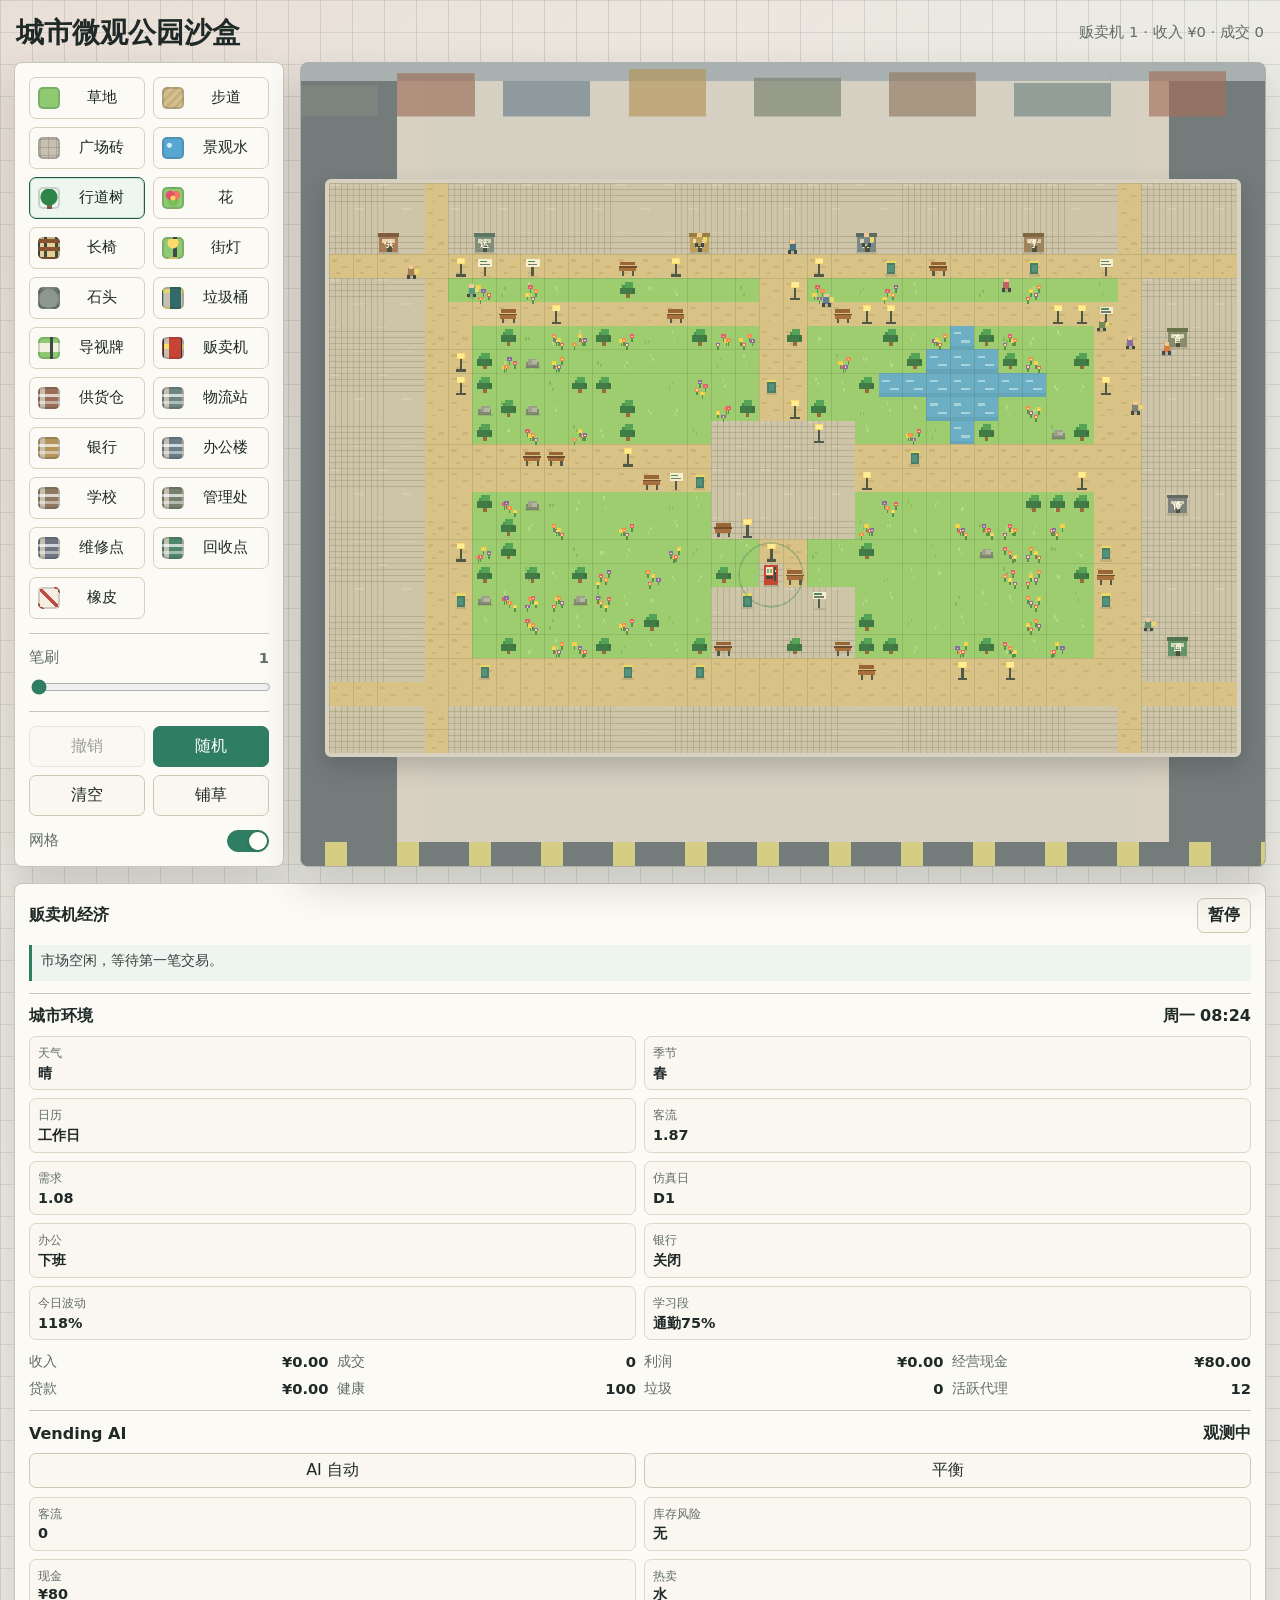
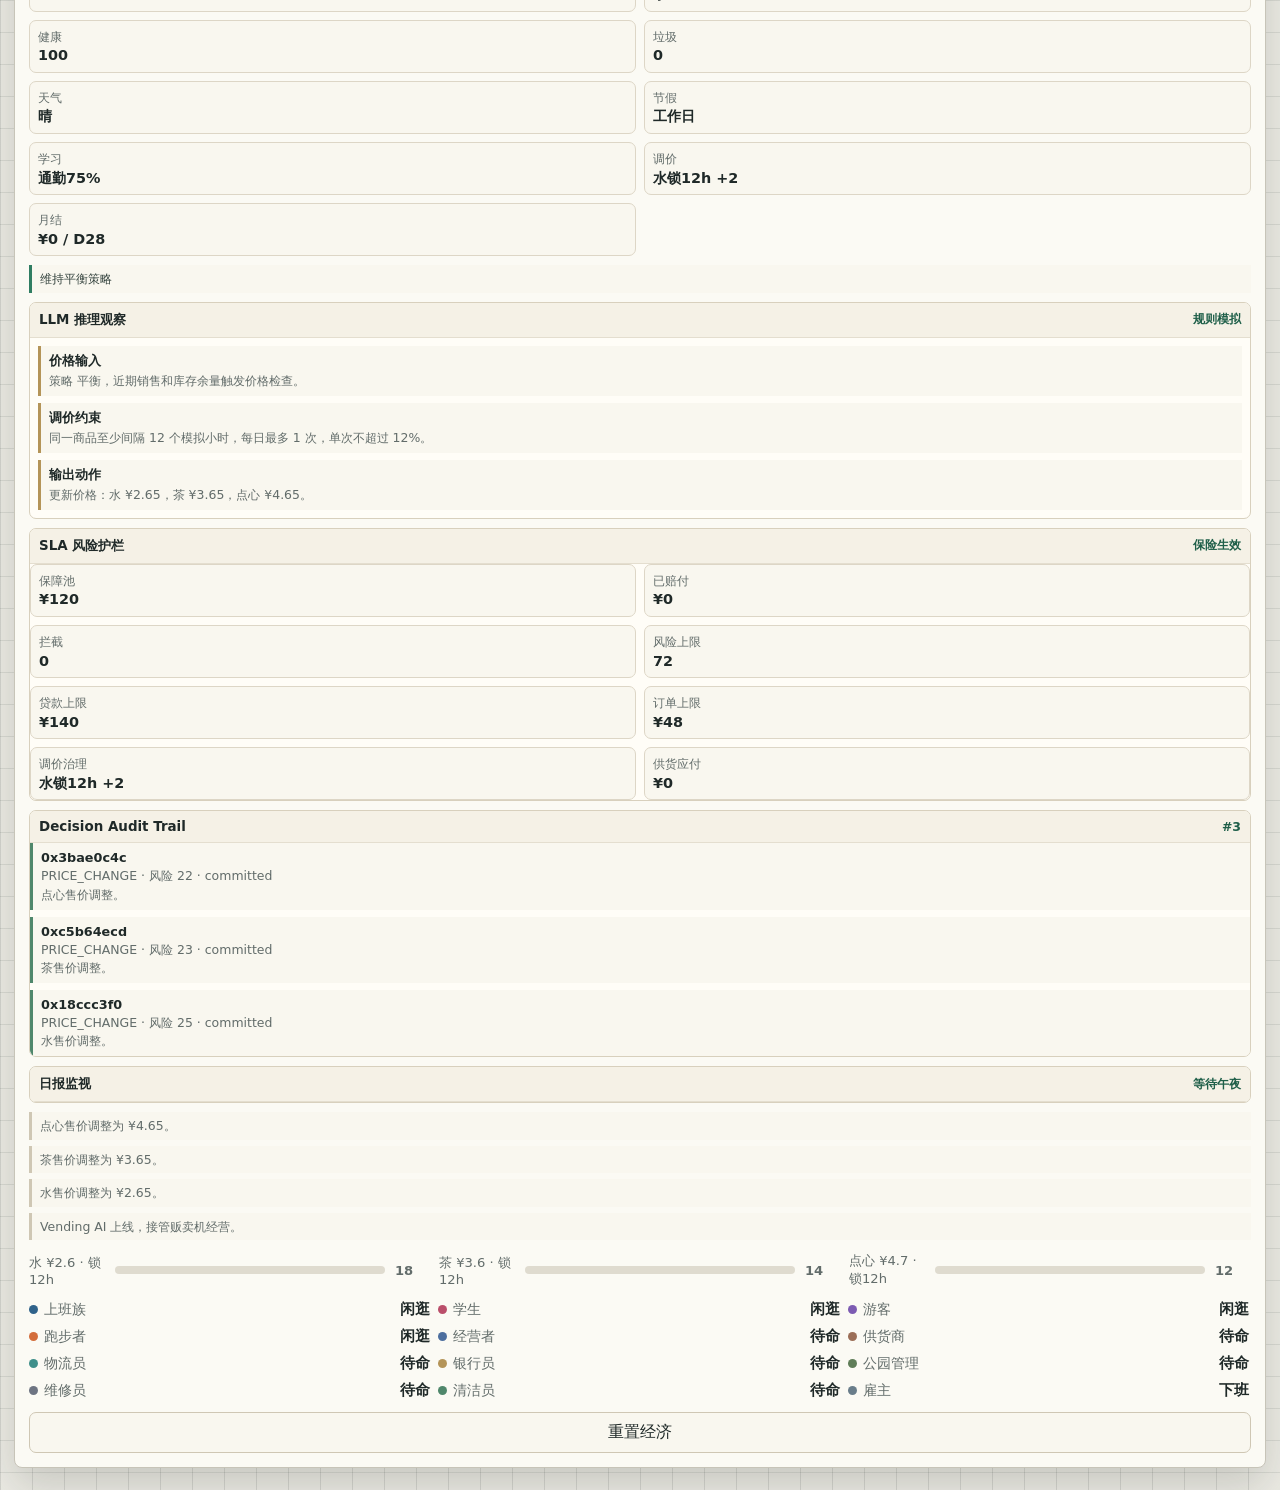
==== index.html @ 4352619d "citypark jihanki building citypark jihanki economy system demo" ====
<!doctype html>
<html lang="zh-CN">
<head>
  <meta charset="utf-8">
  <meta name="viewport" content="width=device-width, initial-scale=1">
  <title>城市微观公园沙盒</title>
  <style>
    :root {
      color-scheme: light;
      --paper: #ecebe4;
      --ink: #1f2928;
      --muted: #626c6a;
      --line: #c7c4b8;
      --panel: #fbfaf4;
      --accent: #2f7d62;
      --accent-strong: #1f5f49;
      --asphalt: #747b7b;
      --curb: #d8d1c2;
      --shadow: 0 18px 40px rgba(38, 43, 41, 0.18);
    }

    * {
      box-sizing: border-box;
    }

    body {
      margin: 0;
      min-height: 100vh;
      color: var(--ink);
      font-family: Inter, "PingFang SC", "Microsoft YaHei", system-ui, -apple-system, sans-serif;
      background:
        linear-gradient(90deg, rgba(84, 91, 91, 0.16) 1px, transparent 1px),
        linear-gradient(rgba(84, 91, 91, 0.13) 1px, transparent 1px),
        linear-gradient(135deg, rgba(196, 77, 49, 0.08), transparent 28%),
        var(--paper);
      background-size: 32px 32px, 32px 32px, 100% 100%;
    }

    button,
    input {
      font: inherit;
    }

    .app {
      width: min(1480px, calc(100vw - 28px));
      min-height: 100vh;
      margin: 0 auto;
      padding: 18px 0 22px;
      display: grid;
      grid-template-rows: auto 1fr;
      gap: 14px;
    }

    .topbar {
      display: flex;
      align-items: center;
      justify-content: space-between;
      gap: 14px;
      padding: 0 2px;
    }

    h1 {
      margin: 0;
      font-size: clamp(1.35rem, 2.2vw, 2.1rem);
      line-height: 1.05;
      letter-spacing: 0;
    }

    .meta {
      min-width: 180px;
      text-align: right;
      color: var(--muted);
      font-size: 0.92rem;
      white-space: nowrap;
    }

    .workspace {
      min-height: 0;
      display: grid;
      grid-template-columns: 270px minmax(0, 1fr) 310px;
      gap: 16px;
      align-items: stretch;
    }

    .tools,
    .dashboard {
      background: var(--panel);
      border: 1px solid var(--line);
      box-shadow: var(--shadow);
      border-radius: 8px;
      padding: 14px;
      min-width: 0;
    }

    .tools {
      display: flex;
      flex-direction: column;
      gap: 14px;
    }

    .dashboard {
      display: flex;
      flex-direction: column;
      gap: 14px;
    }

    .tool-grid {
      display: grid;
      grid-template-columns: repeat(2, minmax(0, 1fr));
      gap: 8px;
    }

    .tool {
      min-width: 0;
      border: 1px solid #d7d0bd;
      background: #fbfaf4;
      color: var(--ink);
      border-radius: 7px;
      padding: 9px 8px;
      display: grid;
      grid-template-columns: 22px minmax(0, 1fr);
      align-items: center;
      gap: 7px;
      cursor: pointer;
      transition: transform 140ms ease, border-color 140ms ease, background 140ms ease;
    }

    .tool:hover {
      transform: translateY(-1px);
      border-color: #a4b59c;
    }

    .tool.active {
      border-color: var(--accent-strong);
      background: #edf6ef;
      box-shadow: inset 0 0 0 1px rgba(31, 95, 73, 0.18);
    }

    .swatch {
      width: 22px;
      height: 22px;
      border: 2px solid rgba(33, 49, 44, 0.18);
      border-radius: 5px;
      display: inline-block;
      position: relative;
      overflow: hidden;
      background: #8fca72;
    }

    .swatch.path {
      background:
        linear-gradient(135deg, rgba(117, 93, 62, 0.16) 25%, transparent 25% 50%, rgba(117, 93, 62, 0.16) 50% 75%, transparent 75%),
        #d4be8b;
      background-size: 9px 9px;
    }

    .swatch.plaza {
      background:
        linear-gradient(90deg, rgba(90, 88, 82, 0.24) 1px, transparent 1px),
        linear-gradient(rgba(90, 88, 82, 0.24) 1px, transparent 1px),
        #c7c0b1;
      background-size: 8px 8px;
    }

    .swatch.water {
      background:
        radial-gradient(circle at 30% 35%, #d1f1ff 0 2px, transparent 3px),
        #58a7d3;
    }

    .swatch.tree {
      background:
        radial-gradient(circle at 50% 45%, #2d8548 0 8px, transparent 9px),
        linear-gradient(#8d613d, #8d613d);
      background-size: 100% 100%, 5px 14px;
      background-position: center, center 9px;
      background-repeat: no-repeat;
    }

    .swatch.flower {
      background:
        radial-gradient(circle at 50% 50%, #ffd658 0 2px, transparent 3px),
        radial-gradient(circle at 35% 35%, #e34f71 0 4px, transparent 5px),
        radial-gradient(circle at 65% 35%, #ef775d 0 4px, transparent 5px),
        radial-gradient(circle at 50% 67%, #7bbd57 0 5px, transparent 6px),
        #8fca72;
    }

    .swatch.bench {
      background:
        linear-gradient(#875331 0 4px, transparent 4px 8px, #875331 8px 12px, transparent 12px),
        linear-gradient(90deg, transparent 0 4px, #3d483f 4px 7px, transparent 7px 15px, #3d483f 15px 18px, transparent 18px),
        #e5cf97;
    }

    .swatch.lamp {
      background:
        radial-gradient(circle at 50% 22%, #ffd96a 0 5px, transparent 6px),
        linear-gradient(90deg, transparent 0 9px, #424a48 9px 13px, transparent 13px),
        #8fca72;
    }

    .swatch.rock {
      background:
        radial-gradient(ellipse at 48% 56%, #8d9690 0 9px, #69736d 10px 12px, transparent 13px),
        #8fca72;
    }

    .swatch.trash {
      background:
        linear-gradient(90deg, transparent 0 6px, #316a68 6px 17px, transparent 17px),
        linear-gradient(#e6d66e 0 4px, transparent 4px),
        #c7c0b1;
    }

    .swatch.sign {
      background:
        linear-gradient(90deg, transparent 0 10px, #3f4945 10px 13px, transparent 13px),
        linear-gradient(transparent 0 4px, #f3f0df 4px 13px, transparent 13px),
        #8fca72;
    }

    .swatch.vending {
      background:
        linear-gradient(90deg, transparent 0 5px, #c94334 5px 17px, #263744 17px 21px, transparent 21px),
        linear-gradient(transparent 0 5px, #f6e16d 5px 10px, transparent 10px),
        #c7c0b1;
    }

    .swatch.supplier,
    .swatch.logistics,
    .swatch.bank,
    .swatch.office,
    .swatch.school,
    .swatch.park-office,
    .swatch.repair,
    .swatch.recycle {
      background:
        linear-gradient(transparent 0 5px, rgba(255, 255, 255, 0.7) 5px 8px, transparent 8px 12px, rgba(255, 255, 255, 0.45) 12px 15px, transparent 15px),
        linear-gradient(90deg, transparent 0 5px, var(--swatch-building, #697d8a) 5px 18px, transparent 18px),
        #c7c0b1;
    }

    .swatch.supplier { --swatch-building: #9b6e57; }
    .swatch.logistics { --swatch-building: #6e8581; }
    .swatch.bank { --swatch-building: #b49458; }
    .swatch.office { --swatch-building: #697d8a; }
    .swatch.school { --swatch-building: #8f785f; }
    .swatch.park-office { --swatch-building: #76806d; }
    .swatch.repair { --swatch-building: #6d7482; }
    .swatch.recycle { --swatch-building: #4f876b; }

    .swatch.erase {
      background:
        linear-gradient(45deg, transparent 0 44%, #bd4d44 44% 56%, transparent 56%),
        #f5eee2;
    }

    .tool-label {
      min-width: 0;
      overflow: hidden;
      text-overflow: ellipsis;
      white-space: nowrap;
      font-size: 0.95rem;
    }

    .control-group {
      border-top: 1px solid var(--line);
      padding-top: 14px;
      display: grid;
      gap: 10px;
    }

    .control-row {
      display: flex;
      align-items: center;
      justify-content: space-between;
      gap: 10px;
      color: var(--muted);
      font-size: 0.92rem;
    }

    .range {
      width: 100%;
      accent-color: var(--accent);
    }

    .actions {
      display: grid;
      grid-template-columns: repeat(2, minmax(0, 1fr));
      gap: 8px;
    }

    .action {
      border: 1px solid #cfc7b4;
      background: #f9f7ef;
      color: var(--ink);
      border-radius: 7px;
      padding: 9px 6px;
      cursor: pointer;
      min-height: 40px;
    }

    .action.primary {
      background: var(--accent);
      border-color: var(--accent);
      color: #fff;
    }

    .action:disabled {
      opacity: 0.42;
      cursor: not-allowed;
    }

    .toggle {
      display: flex;
      align-items: center;
      justify-content: space-between;
      gap: 10px;
      color: var(--muted);
      font-size: 0.92rem;
    }

    .toggle input {
      width: 42px;
      height: 22px;
      margin: 0;
      appearance: none;
      border: 1px solid #b9c3b4;
      border-radius: 999px;
      background: #e1ded1;
      position: relative;
      cursor: pointer;
    }

    .toggle input::before {
      content: "";
      position: absolute;
      width: 18px;
      height: 18px;
      top: 1px;
      left: 1px;
      border-radius: 50%;
      background: #fffdf8;
      box-shadow: 0 1px 4px rgba(33, 49, 44, 0.22);
      transition: transform 140ms ease;
    }

    .toggle input:checked {
      background: var(--accent);
      border-color: var(--accent);
    }

    .toggle input:checked::before {
      transform: translateX(20px);
    }

    .economy-panel {
      display: grid;
      gap: 12px;
      min-width: 0;
    }

    .economy-head,
    .metric,
    .stock-row,
    .agent-row {
      display: flex;
      align-items: center;
      justify-content: space-between;
      gap: 10px;
      min-width: 0;
    }

    .economy-head {
      font-weight: 700;
    }

    .action.mini {
      min-height: 32px;
      padding: 6px 10px;
      white-space: nowrap;
    }

    .economy-status {
      min-height: 36px;
      border-left: 3px solid var(--accent);
      padding: 7px 9px;
      background: #eef4ef;
      color: #34433e;
      font-size: 0.86rem;
      line-height: 1.25;
    }

    .economy-grid {
      display: grid;
      gap: 8px;
    }

    .metric,
    .agent-row {
      color: var(--muted);
      font-size: 0.88rem;
    }

    .metric strong,
    .agent-row strong {
      color: var(--ink);
      font-size: 0.92rem;
      white-space: nowrap;
    }

    .stock-list,
    .agent-list {
      display: grid;
      gap: 8px;
      min-width: 0;
    }

    .agent-list {
      max-height: 268px;
      overflow: auto;
      padding-right: 2px;
    }

    .stock-row {
      display: grid;
      grid-template-columns: 76px minmax(0, 1fr) 36px;
      color: var(--muted);
      font-size: 0.82rem;
    }

    .stock-bar {
      height: 8px;
      overflow: hidden;
      border-radius: 999px;
      background: #dfdbcf;
    }

    .stock-fill {
      height: 100%;
      width: 50%;
      background: #2f7d62;
      border-radius: inherit;
      transition: width 180ms ease;
    }

    .agent-name {
      display: flex;
      align-items: center;
      gap: 6px;
      min-width: 0;
    }

    .agent-dot {
      width: 9px;
      height: 9px;
      border-radius: 50%;
      flex: 0 0 auto;
      background: #2f7d62;
    }

    .ai-section {
      border-top: 1px solid var(--line);
      padding-top: 12px;
      display: grid;
      gap: 9px;
      min-width: 0;
    }

    .ai-title {
      display: flex;
      align-items: center;
      justify-content: space-between;
      gap: 10px;
      font-weight: 700;
    }

    .ai-controls {
      display: grid;
      grid-template-columns: repeat(2, minmax(0, 1fr));
      gap: 8px;
    }

    .ai-grid {
      display: grid;
      grid-template-columns: repeat(2, minmax(0, 1fr));
      gap: 8px;
    }

    .ai-card {
      min-width: 0;
      border: 1px solid #ddd6c6;
      border-radius: 7px;
      background: #f9f7ef;
      padding: 8px;
      display: grid;
      gap: 3px;
    }

    .ai-card span,
    .ai-list li {
      color: var(--muted);
      font-size: 0.78rem;
      line-height: 1.25;
    }

    .ai-card strong {
      color: var(--ink);
      font-size: 0.9rem;
      line-height: 1.15;
      overflow-wrap: anywhere;
    }

    .ai-list {
      display: grid;
      gap: 6px;
      margin: 0;
      padding: 0;
      list-style: none;
      min-width: 0;
    }

    .ai-list li {
      border-left: 3px solid #cfc7b4;
      background: #f9f7ef;
      padding: 6px 8px;
      min-width: 0;
    }

    .ai-list.decisions li {
      border-left-color: var(--accent);
      color: #34433e;
    }

    .reasoning-window {
      border: 1px solid #d8d0bd;
      border-radius: 7px;
      background: #fffdf7;
      display: grid;
      min-width: 0;
      overflow: hidden;
    }

    .reasoning-head {
      display: flex;
      align-items: center;
      justify-content: space-between;
      gap: 10px;
      padding: 8px 9px;
      border-bottom: 1px solid #e4decf;
      background: #f5f1e6;
      font-size: 0.84rem;
      font-weight: 700;
    }

    .reasoning-head strong {
      color: var(--accent-strong);
      font-size: 0.78rem;
      white-space: nowrap;
    }

    .reasoning-log {
      max-height: 220px;
      overflow: auto;
      display: grid;
      gap: 7px;
      padding: 8px;
    }

    .reasoning-step {
      display: grid;
      gap: 3px;
      border-left: 3px solid #b49458;
      background: #f9f7ef;
      padding: 7px 8px;
    }

    .reasoning-step strong {
      color: var(--ink);
      font-size: 0.8rem;
    }

    .reasoning-step span {
      color: var(--muted);
      font-size: 0.78rem;
      line-height: 1.28;
    }

    .sla-grid {
      display: grid;
      grid-template-columns: repeat(2, minmax(0, 1fr));
      gap: 8px;
    }

    .sla-card {
      min-width: 0;
      border: 1px solid #ddd6c6;
      border-radius: 7px;
      background: #f9f7ef;
      padding: 8px;
      display: grid;
      gap: 3px;
    }

    .sla-card span,
    .audit-item span {
      color: var(--muted);
      font-size: 0.78rem;
      line-height: 1.25;
    }

    .sla-card strong {
      color: var(--ink);
      font-size: 0.9rem;
      line-height: 1.15;
      overflow-wrap: anywhere;
    }

    .audit-list {
      display: grid;
      gap: 7px;
      max-height: 230px;
      overflow: auto;
    }

    .audit-item {
      border-left: 3px solid #4f876b;
      background: #f9f7ef;
      padding: 7px 8px;
      display: grid;
      gap: 3px;
      min-width: 0;
    }

    .audit-item strong {
      color: var(--ink);
      font-size: 0.8rem;
      overflow: hidden;
      text-overflow: ellipsis;
      white-space: nowrap;
    }

    .environment-grid {
      display: grid;
      grid-template-columns: repeat(2, minmax(0, 1fr));
      gap: 8px;
    }

    .environment-card {
      min-width: 0;
      border: 1px solid #ddd6c6;
      border-radius: 7px;
      background: #f9f7ef;
      padding: 8px;
      display: grid;
      gap: 3px;
    }

    .environment-card span {
      color: var(--muted);
      font-size: 0.78rem;
    }

    .environment-card strong {
      color: var(--ink);
      font-size: 0.9rem;
      line-height: 1.15;
      overflow-wrap: anywhere;
    }

    .report-list {
      display: grid;
      gap: 7px;
      max-height: 240px;
      overflow: auto;
    }

    .report-item {
      border-left: 3px solid #697d8a;
      background: #f9f7ef;
      padding: 8px;
      display: grid;
      gap: 4px;
      min-width: 0;
    }

    .report-item strong {
      color: var(--ink);
      font-size: 0.82rem;
    }

    .report-item span {
      color: var(--muted);
      font-size: 0.78rem;
      line-height: 1.28;
    }

    .stage-wrap {
      min-width: 0;
      position: relative;
      background:
        linear-gradient(#a9b1b0 0 18px, transparent 18px),
        linear-gradient(90deg, #747b7b 0 10%, #d8d1c2 10% 13%, transparent 13% 87%, #d8d1c2 87% 90%, #747b7b 90%),
        #d5d0c2;
      border: 1px solid #aeb0aa;
      box-shadow: var(--shadow);
      border-radius: 8px;
      padding: 38px 24px 30px;
      display: grid;
      align-content: center;
      justify-items: center;
      overflow: hidden;
    }

    .stage-wrap::before {
      content: "";
      position: absolute;
      inset: 0 0 auto;
      height: 54px;
      background:
        linear-gradient(90deg,
          #7f897f 0 8%, transparent 8% 10%,
          #9b6e57 10% 18%, transparent 18% 21%,
          #697d8a 21% 30%, transparent 30% 34%,
          #b49458 34% 42%, transparent 42% 47%,
          #76806d 47% 56%, transparent 56% 61%,
          #8f785f 61% 70%, transparent 70% 74%,
          #6e8581 74% 84%, transparent 84% 88%,
          #a26f5a 88% 96%, transparent 96%);
      opacity: 0.65;
      clip-path: polygon(0 42%, 8% 42%, 8% 20%, 18% 20%, 18% 34%, 30% 34%, 30% 12%, 42% 12%, 42% 28%, 56% 28%, 56% 18%, 70% 18%, 70% 38%, 84% 38%, 84% 16%, 96% 16%, 96% 42%, 100% 42%, 100% 100%, 0 100%);
    }

    .stage-wrap::after {
      content: "";
      position: absolute;
      inset: auto 0 0;
      height: 24px;
      background:
        repeating-linear-gradient(90deg, transparent 0 24px, rgba(255, 239, 135, 0.7) 24px 46px, transparent 46px 72px),
        var(--asphalt);
    }

    canvas {
      width: 100%;
      max-width: 1216px;
      height: auto;
      aspect-ratio: 38 / 24;
      display: block;
      image-rendering: pixelated;
      border-radius: 6px;
      border: 4px solid var(--curb);
      background: #8fca72;
      box-shadow: 0 10px 22px rgba(38, 43, 41, 0.22);
      touch-action: none;
      cursor: crosshair;
      position: relative;
      z-index: 1;
    }

    @media (max-width: 820px) {
      .app {
        width: min(100vw - 20px, 700px);
        padding-top: 12px;
      }

      .topbar {
        align-items: flex-start;
        flex-direction: column;
      }

      .meta {
        text-align: left;
      }

      .workspace {
        grid-template-columns: 1fr;
      }

      .tools {
        order: 2;
      }

      .dashboard {
        order: 3;
      }

      .tool-grid,
      .actions {
        grid-template-columns: repeat(4, minmax(0, 1fr));
      }

      .tool {
        grid-template-columns: 1fr;
        justify-items: center;
        padding: 8px 4px;
      }

      .tool-label {
        font-size: 0.82rem;
        white-space: normal;
        text-align: center;
        line-height: 1.15;
      }
    }

    @media (min-width: 821px) and (max-width: 1280px) {
      .workspace {
        grid-template-columns: 270px minmax(0, 1fr);
      }

      .dashboard {
        grid-column: 1 / -1;
      }

      .dashboard .economy-grid {
        grid-template-columns: repeat(4, minmax(0, 1fr));
      }

      .dashboard .stock-list {
        grid-template-columns: repeat(3, minmax(0, 1fr));
      }

      .dashboard .agent-list {
        grid-template-columns: repeat(3, minmax(0, 1fr));
        max-height: 190px;
      }
    }

    @media (max-width: 520px) {
      .tool-grid,
      .actions {
        grid-template-columns: repeat(3, minmax(0, 1fr));
      }

      .stage-wrap {
        padding: 7px;
      }
    }
  </style>
</head>
<body>
  <main class="app">
    <header class="topbar">
      <h1>城市微观公园沙盒</h1>
      <div class="meta" id="summary">38 x 24</div>
    </header>

    <section class="workspace" aria-label="城市公园编辑器">
      <aside class="tools" aria-label="工具">
        <div class="tool-grid" id="toolGrid"></div>

        <div class="control-group">
          <div class="control-row">
            <span>笔刷</span>
            <strong id="brushValue">1</strong>
          </div>
          <input class="range" id="brushSize" type="range" min="1" max="4" value="1" aria-label="笔刷大小">
        </div>

        <div class="control-group actions">
          <button class="action" id="undoButton" type="button">撤销</button>
          <button class="action primary" id="randomButton" type="button">随机</button>
          <button class="action" id="clearButton" type="button">清空</button>
          <button class="action" id="fillButton" type="button">铺草</button>
        </div>

        <label class="toggle">
          <span>网格</span>
          <input id="gridToggle" type="checkbox" checked aria-label="显示网格">
        </label>
      </aside>

      <div class="stage-wrap">
        <canvas id="parkCanvas" width="1216" height="768" aria-label="城市微观公园画布"></canvas>
      </div>

      <aside class="dashboard" aria-label="自动贩卖机经济看板">
        <div class="economy-panel">
          <div class="economy-head">
            <span>贩卖机经济</span>
            <button class="action mini" id="economyToggle" type="button">暂停</button>
          </div>
          <div class="economy-status" id="economyStatus">等待自动贩卖机</div>
          <div class="ai-section" aria-label="城市环境系统">
            <div class="ai-title">
              <span>城市环境</span>
              <strong id="simClockValue">周一 08:00</strong>
            </div>
            <div class="environment-grid" id="environmentGrid"></div>
          </div>
          <div class="economy-grid">
            <div class="metric">
              <span>收入</span>
              <strong id="revenueValue">¥0.00</strong>
            </div>
            <div class="metric">
              <span>成交</span>
              <strong id="salesValue">0</strong>
            </div>
            <div class="metric">
              <span>利润</span>
              <strong id="profitValue">¥0.00</strong>
            </div>
            <div class="metric">
              <span>经营现金</span>
              <strong id="operatorCashValue">¥0.00</strong>
            </div>
            <div class="metric">
              <span>贷款</span>
              <strong id="loanValue">¥0.00</strong>
            </div>
            <div class="metric">
              <span>健康</span>
              <strong id="healthValue">100</strong>
            </div>
            <div class="metric">
              <span>垃圾</span>
              <strong id="trashValue">0</strong>
            </div>
            <div class="metric">
              <span>活跃代理</span>
              <strong id="agentCountValue">0</strong>
            </div>
          </div>
          <div class="ai-section" aria-label="自动贩卖机 AI Agent">
            <div class="ai-title">
              <span>Vending AI</span>
              <strong id="aiStateValue">观测中</strong>
            </div>
            <div class="ai-controls">
              <button class="action mini" id="aiToggleButton" type="button">AI 自动</button>
              <button class="action mini" id="aiStrategyButton" type="button">平衡</button>
            </div>
            <div class="ai-grid" id="aiObservationGrid"></div>
            <ul class="ai-list decisions" id="aiDecisionList"></ul>
            <div class="reasoning-window" aria-label="LLM 推理观察窗口">
              <div class="reasoning-head">
                <span>LLM 推理观察</span>
                <strong id="llmModeValue">规则模拟</strong>
              </div>
              <div class="reasoning-log" id="aiReasoningTrace"></div>
            </div>
            <div class="reasoning-window" aria-label="SLA 风险护栏">
              <div class="reasoning-head">
                <span>SLA 风险护栏</span>
                <strong id="slaModeValue">保险生效</strong>
              </div>
              <div class="sla-grid" id="slaGrid"></div>
            </div>
            <div class="reasoning-window" aria-label="链上决策审计">
              <div class="reasoning-head">
                <span>Decision Audit Trail</span>
                <strong id="auditHeightValue">#0</strong>
              </div>
              <div class="audit-list" id="auditTrailList"></div>
            </div>
            <div class="reasoning-window" aria-label="日报监视窗口">
              <div class="reasoning-head">
                <span>日报监视</span>
                <strong id="dailyReportStatus">等待午夜</strong>
              </div>
              <div class="report-list" id="dailyReportList"></div>
            </div>
            <ul class="ai-list" id="aiMemoryList"></ul>
          </div>
          <div class="stock-list" id="stockList"></div>
          <div class="agent-list" id="agentList"></div>
          <button class="action" id="resetEconomyButton" type="button">重置经济</button>
        </div>
      </aside>
    </section>
  </main>

  <script>
    const columns = 38;
    const rows = 24;
    const tile = 32;
    const canvas = document.querySelector("#parkCanvas");
    const ctx = canvas.getContext("2d");
    const toolGrid = document.querySelector("#toolGrid");
    const brushInput = document.querySelector("#brushSize");
    const brushValue = document.querySelector("#brushValue");
    const undoButton = document.querySelector("#undoButton");
    const randomButton = document.querySelector("#randomButton");
    const clearButton = document.querySelector("#clearButton");
    const fillButton = document.querySelector("#fillButton");
    const gridToggle = document.querySelector("#gridToggle");
    const summary = document.querySelector("#summary");
    const economyToggle = document.querySelector("#economyToggle");
    const resetEconomyButton = document.querySelector("#resetEconomyButton");
    const economyStatus = document.querySelector("#economyStatus");
    const simClockValue = document.querySelector("#simClockValue");
    const environmentGrid = document.querySelector("#environmentGrid");
    const revenueValue = document.querySelector("#revenueValue");
    const salesValue = document.querySelector("#salesValue");
    const profitValue = document.querySelector("#profitValue");
    const operatorCashValue = document.querySelector("#operatorCashValue");
    const loanValue = document.querySelector("#loanValue");
    const healthValue = document.querySelector("#healthValue");
    const trashValue = document.querySelector("#trashValue");
    const agentCountValue = document.querySelector("#agentCountValue");
    const aiStateValue = document.querySelector("#aiStateValue");
    const aiToggleButton = document.querySelector("#aiToggleButton");
    const aiStrategyButton = document.querySelector("#aiStrategyButton");
    const aiObservationGrid = document.querySelector("#aiObservationGrid");
    const aiDecisionList = document.querySelector("#aiDecisionList");
    const aiReasoningTrace = document.querySelector("#aiReasoningTrace");
    const llmModeValue = document.querySelector("#llmModeValue");
    const slaModeValue = document.querySelector("#slaModeValue");
    const slaGrid = document.querySelector("#slaGrid");
    const auditHeightValue = document.querySelector("#auditHeightValue");
    const auditTrailList = document.querySelector("#auditTrailList");
    const dailyReportStatus = document.querySelector("#dailyReportStatus");
    const dailyReportList = document.querySelector("#dailyReportList");
    const aiMemoryList = document.querySelector("#aiMemoryList");
    const stockList = document.querySelector("#stockList");
    const agentList = document.querySelector("#agentList");

    const tools = [
      { id: "grass", label: "草地", kind: "terrain", swatch: "grass" },
      { id: "path", label: "步道", kind: "terrain", swatch: "path" },
      { id: "plaza", label: "广场砖", kind: "terrain", swatch: "plaza" },
      { id: "water", label: "景观水", kind: "terrain", swatch: "water" },
      { id: "tree", label: "行道树", kind: "object", swatch: "tree" },
      { id: "flower", label: "花", kind: "object", swatch: "flower" },
      { id: "bench", label: "长椅", kind: "object", swatch: "bench" },
      { id: "lamp", label: "街灯", kind: "object", swatch: "lamp" },
      { id: "rock", label: "石头", kind: "object", swatch: "rock" },
      { id: "trash", label: "垃圾桶", kind: "object", swatch: "trash" },
      { id: "sign", label: "导视牌", kind: "object", swatch: "sign" },
      { id: "vending", label: "贩卖机", kind: "object", swatch: "vending" },
      { id: "supplier", label: "供货仓", kind: "object", swatch: "supplier" },
      { id: "logistics", label: "物流站", kind: "object", swatch: "logistics" },
      { id: "bank", label: "银行", kind: "object", swatch: "bank" },
      { id: "office", label: "办公楼", kind: "object", swatch: "office" },
      { id: "school", label: "学校", kind: "object", swatch: "school" },
      { id: "parkOffice", label: "管理处", kind: "object", swatch: "park-office" },
      { id: "repairShop", label: "维修点", kind: "object", swatch: "repair" },
      { id: "recycleCenter", label: "回收点", kind: "object", swatch: "recycle" },
      { id: "erase", label: "橡皮", kind: "erase", swatch: "erase" }
    ];

    const terrainColors = {
      grass: "#8fca72",
      path: "#d4be8b",
      plaza: "#c7c0b1",
      water: "#58a7d3"
    };

    const buildingStyles = {
      supplier: { color: "#9b6e57", roof: "#6f493b", label: "供" },
      logistics: { color: "#6e8581", roof: "#466865", label: "运" },
      bank: { color: "#b49458", roof: "#8c703e", label: "行" },
      office: { color: "#697d8a", roof: "#465a65", label: "办" },
      school: { color: "#8f785f", roof: "#6b563f", label: "学" },
      parkOffice: { color: "#76806d", roof: "#526548", label: "管" },
      repairShop: { color: "#6d7482", roof: "#505967", label: "修" },
      recycleCenter: { color: "#4f876b", roof: "#35644d", label: "回" }
    };

    const productCatalog = [
      { id: "water", label: "水", price: 3, cost: 1, maxStock: 18, color: "#58a7d3" },
      { id: "tea", label: "茶", price: 4, cost: 1.4, maxStock: 14, color: "#7ab45d" },
      { id: "snack", label: "点心", price: 5, cost: 2, maxStock: 12, color: "#d9a441" }
    ];

    const strategyModes = [
      { id: "balanced", label: "平衡", lowStock: 0.36, priceBias: 1 },
      { id: "profit", label: "保利润", lowStock: 0.28, priceBias: 1.08 },
      { id: "stock", label: "保库存", lowStock: 0.48, priceBias: 0.98 },
      { id: "clearance", label: "清库存", lowStock: 0.22, priceBias: 0.9 }
    ];

    const weatherTypes = [
      { id: "sunny", label: "晴", demand: 1.08, traffic: 1.05, water: 1.12, color: "rgba(255, 220, 94, 0.12)" },
      { id: "cloudy", label: "多云", demand: 1, traffic: 1, water: 1, color: "rgba(180, 190, 190, 0.11)" },
      { id: "rain", label: "雨", demand: 0.76, traffic: 0.58, water: 0.78, color: "rgba(70, 112, 148, 0.18)" },
      { id: "heat", label: "高温", demand: 1.24, traffic: 0.92, water: 1.55, color: "rgba(217, 104, 61, 0.14)" },
      { id: "cold", label: "寒冷", demand: 0.9, traffic: 0.82, water: 0.7, color: "rgba(122, 163, 201, 0.15)" }
    ];

    const seasonTypes = [
      { id: "spring", label: "春", traffic: 1.08, water: 1, snack: 1 },
      { id: "summer", label: "夏", traffic: 1.12, water: 1.4, snack: 0.96 },
      { id: "autumn", label: "秋", traffic: 1.02, water: 0.95, snack: 1.08 },
      { id: "winter", label: "冬", traffic: 0.82, water: 0.74, snack: 1.03 }
    ];

    const socialSchedules = {
      office: { label: "办公", open: 9, close: 17 },
      bank: { label: "银行", open: 9, close: 16 },
      school: { label: "学校", open: 8, close: 15.5 },
      supplier: { label: "供货", open: 7, close: 18 },
      logistics: { label: "物流", open: 7, close: 20 },
      park: { label: "公园", open: 5, close: 23 }
    };

    const roleTemplates = [
      { role: "上班族", type: "consumer", color: "#2f628a", budget: 18, demand: 0.55, preference: ["tea", "water"], home: "office", entry: "west" },
      { role: "学生", type: "consumer", color: "#ba4e6a", budget: 12, demand: 0.72, preference: ["snack", "water"], home: "school", entry: "south" },
      { role: "游客", type: "consumer", color: "#7c5bb2", budget: 22, demand: 0.62, preference: ["water", "tea"], home: "parkOffice", entry: "east" },
      { role: "跑步者", type: "consumer", color: "#d36d3b", budget: 10, demand: 0.8, preference: ["water"], home: "parkOffice", entry: "north" },
      { role: "经营者", type: "operator", color: "#4d6f9f", budget: 0, demand: 0, preference: [], home: "office", entry: "west" },
      { role: "供货商", type: "supplier", color: "#9b6e57", budget: 0, demand: 0, preference: [], home: "supplier", entry: "west" },
      { role: "物流员", type: "logistics", color: "#3f8f8a", budget: 0, demand: 0, preference: [], home: "logistics", entry: "west" },
      { role: "银行员", type: "banker", color: "#b49458", budget: 0, demand: 0, preference: [], home: "bank", entry: "south" },
      { role: "公园管理", type: "manager", color: "#5f7d58", budget: 0, demand: 0, preference: [], home: "parkOffice", entry: "north" },
      { role: "维修员", type: "repair", color: "#6d7482", budget: 0, demand: 0, preference: [], home: "repairShop", entry: "east" },
      { role: "清洁员", type: "cleaner", color: "#4f876b", budget: 0, demand: 0, preference: [], home: "recycleCenter", entry: "east" },
      { role: "雇主", type: "employer", color: "#697d8a", budget: 0, demand: 0, preference: [], home: "office", entry: "west" }
    ];

    const storageKey = "micro-city-block-park-state";
    const buildingObjects = ["supplier", "logistics", "bank", "office", "school", "parkOffice", "repairShop", "recycleCenter"];
    const saved = readStoredPark();
    let currentTool = "tree";
    let showGrid = true;
    let undoStack = [];
    let drawing = false;
    let lastPainted = "";
    let park = saved ? safeParse(saved) : createPark();
    let economyRunning = true;
    let lastFrameTime = performance.now();
    let lastEconomyUiUpdate = 0;
    let economy = createEconomy();
    let agents = createAgents();
    let vendingAgent = createVendingAgent();
    let environment = createEnvironment();

    function readStoredPark() {
      try {
        return window.localStorage.getItem(storageKey);
      } catch (error) {
        return null;
      }
    }

    function safeParse(value) {
      try {
        const parsed = JSON.parse(value);
        if (Array.isArray(parsed) && parsed.length === rows && parsed.every((row) => row.length === columns)) {
          return parsed;
        }
      } catch (error) {
        return createPark();
      }
      return createPark();
    }

    function createPark() {
      return Array.from({ length: rows }, () =>
        Array.from({ length: columns }, () => ({ terrain: "grass", object: null }))
      );
    }

    function clonePark(source = park) {
      return source.map((row) => row.map((cell) => ({ ...cell })));
    }

    function savePark() {
      try {
        window.localStorage.setItem(storageKey, JSON.stringify(park));
      } catch (error) {
        return;
      }
    }

    function createEconomy() {
      const economyState = {
        revenue: 0,
        costs: 0,
        sales: 0,
        missedSales: 0,
        stock: Object.fromEntries(productCatalog.map((product) => [product.id, product.maxStock])),
        sold: Object.fromEntries(productCatalog.map((product) => [product.id, 0])),
        recentSold: Object.fromEntries(productCatalog.map((product) => [product.id, 0])),
        prices: Object.fromEntries(productCatalog.map((product) => [product.id, product.price])),
        priceLastChangedAt: Object.fromEntries(productCatalog.map((product) => [product.id, -24])),
        priceChangesToday: Object.fromEntries(productCatalog.map((product) => [product.id, 0])),
        priceGovernance: {
          minIntervalHours: 12,
          maxDailyChanges: 1,
          maxSingleChangeRate: 0.12,
          lastAction: "价格处于稳定观察窗口。"
        },
        lastEvent: "市场空闲，等待第一笔交易。",
        restockCooldown: 0,
        operatorCash: 80,
        supplierCash: 120,
        supplierPayable: 0,
        supplierSettlementDue: false,
        supplierSettlementNoticeTimer: 0,
        nextSupplierSettlementDay: 28,
        supplierSettlements: [],
        logisticsCash: 30,
        bankCash: 500,
        parkCash: 0,
        wagesPaid: 0,
        payrollIssuedDay: 0,
        payrollNoticeTimer: 0,
        loans: 0,
        claimsPaid: 0,
        dayStart: null,
        dailyReports: [],
        trash: 0,
        health: 100,
        rentTimer: 10,
        wageTimer: 8,
        settlementTimer: 6,
        repairCooldown: 0
      };
      economyState.dayStart = snapshotEconomy(economyState, 0, 0);
      return economyState;
    }

    function createVendingAgent() {
      return {
        enabled: true,
        llmMode: "规则模拟",
        state: "观测中",
        strategy: "balanced",
        observationTimer: 0,
        decisionTimer: 0,
        priceTimer: 0,
        observations: {},
        decisions: ["初始化经营策略"],
        reasoningTrace: [
          { label: "输入", text: "等待第一轮环境观测。" },
          { label: "输出", text: "初始化经营策略。" }
        ],
        memory: ["Vending AI 上线，接管贩卖机经营。"],
        learning: {
          version: 1,
          samples: 0,
          confidence: 0.25,
          restockBias: 1,
          trafficSegments: {
            commute: 1,
            workday: 1,
            lunch: 1,
            afterWork: 1,
            leisure: 1,
            night: 0.45,
            weekend: 1.1
          },
          lastInsight: "等待第一批客流样本。"
        },
        sla: {
          enabled: true,
          coveragePool: 120,
          premiumPaid: 0,
          blocked: 0,
          claims: 0,
          maxLoan: 140,
          maxOrderCost: 48,
          maxPriceChange: 0.45,
          riskLimit: 72,
          premiumTimer: 14,
          lastAssessment: "SLA 保险护栏已启用。"
        },
        auditTrail: [],
        actions: {
          restockOrder: null,
          repairRequested: false,
          cleanRequested: false
        }
      };
    }

    function createEnvironment() {
      return {
        elapsedHours: 8,
        day: 1,
        hour: 8,
        minute: 0,
        weekday: 1,
        season: "spring",
        weather: "sunny",
        holiday: "工作日",
        trafficIndex: 1,
        demandIndex: 1,
        timeScale: 0.18,
        weatherTimer: 5,
        lastWeatherChange: "晴",
        dailyTrafficVariance: Number((0.86 + Math.random() * 0.32).toFixed(2)),
        trafficWave: Math.random() * Math.PI * 2,
        dailyTrafficSamples: 0,
        dailyTrafficTotal: 0,
        dailyDemandTotal: 0,
        dailyPeakTraffic: 0,
        lastTrafficLearning: "等待客流样本",
        previousDay: 1
      };
    }

    function createAgents() {
      return roleTemplates.map((template, index) => createAgent(template, index));
    }

    function createAgent(template, index) {
      const point = objectPoint(template.home) || entrancePoint(template.entry);
      return {
        id: `${template.role}-${index}`,
        role: template.role,
        type: template.type,
        color: template.color,
        budget: template.budget + (template.type === "consumer" ? Math.floor(Math.random() * 7) : 0),
        demand: template.demand,
        preference: template.preference,
        home: template.home,
        x: point.x,
        y: point.y,
        target: randomParkPoint(),
        state: template.type === "consumer" ? "闲逛" : "待命",
        wait: Math.random() * 2,
        cooldown: 2 + Math.random() * 5,
        speed: template.type === "consumer" ? 46 + Math.random() * 18 : 58 + Math.random() * 22,
        spent: 0
      };
    }

    function entrancePoint(side) {
      const entrances = {
        west: { x: tile * 1.5, y: canvas.height / 2 },
        east: { x: canvas.width - tile * 1.5, y: canvas.height / 2 },
        north: { x: canvas.width / 2, y: tile * 1.5 },
        south: { x: canvas.width / 2, y: canvas.height - tile * 1.5 }
      };
      return entrances[side] || entrances.west;
    }

    function randomParkPoint() {
      const walkable = [];
      for (let row = 0; row < rows; row += 1) {
        for (let column = 0; column < columns; column += 1) {
          const cell = park[row][column];
          if (cell.terrain !== "water") walkable.push({ column, row });
        }
      }
      const choice = walkable[Math.floor(Math.random() * walkable.length)] || { column: 1, row: 1 };
      return cellCenter(choice.column, choice.row);
    }

    function cellCenter(column, row) {
      return {
        x: column * tile + tile / 2,
        y: row * tile + tile / 2
      };
    }

    function findVendingMachines() {
      const machines = [];
      for (let row = 0; row < rows; row += 1) {
        for (let column = 0; column < columns; column += 1) {
          if (park[row][column].object === "vending") machines.push({ column, row });
        }
      }
      return machines;
    }

    function vendingPoint() {
      const machine = findVendingMachines()[0];
      if (!machine) return null;
      return cellCenter(machine.column, machine.row);
    }

    function objectPoint(object) {
      for (let row = 0; row < rows; row += 1) {
        for (let column = 0; column < columns; column += 1) {
          if (park[row][column].object === object) return cellCenter(column, row);
        }
      }
      return null;
    }

    function agentHomePoint(agent) {
      return objectPoint(agent.home) || randomParkPoint();
    }

    function ensureVendingMachine() {
      if (findVendingMachines().length > 0) return false;
      const candidates = [
        { column: 18, row: 16 },
        { column: 19, row: 16 },
        { column: 18, row: 13 },
        { column: 19, row: 13 }
      ];
      const target = candidates.find(({ column, row }) => park[row]?.[column]?.terrain !== "water") || firstNonWaterCell();
      if (!target) return false;
      park[target.row][target.column].terrain = "plaza";
      park[target.row][target.column].object = "vending";
      return true;
    }

    function firstNonWaterCell() {
      for (let row = 0; row < rows; row += 1) {
        for (let column = 0; column < columns; column += 1) {
          if (park[row][column].terrain !== "water") return { column, row };
        }
      }
      return null;
    }

    function resetEconomy(redraw = true, message = "") {
      economy = createEconomy();
      if (message) economy.lastEvent = message;
      agents = createAgents();
      vendingAgent = createVendingAgent();
      environment = createEnvironment();
      if (message) rememberAI(message);
      if (redraw) draw();
    }

    function buildTools() {
      toolGrid.innerHTML = "";
      tools.forEach((tool) => {
        const button = document.createElement("button");
        button.className = `tool${tool.id === currentTool ? " active" : ""}`;
        button.type = "button";
        button.dataset.tool = tool.id;
        button.setAttribute("aria-pressed", String(tool.id === currentTool));
        button.innerHTML = `<span class="swatch ${tool.swatch}" aria-hidden="true"></span><span class="tool-label">${tool.label}</span>`;
        button.addEventListener("click", () => {
          currentTool = tool.id;
          buildTools();
          draw();
        });
        toolGrid.appendChild(button);
      });
    }

    function pushUndo() {
      undoStack.push(clonePark());
      if (undoStack.length > 40) undoStack.shift();
      undoButton.disabled = undoStack.length === 0;
    }

    function getBrushCells(centerColumn, centerRow) {
      const size = Number(brushInput.value);
      const radius = size - 1;
      const cells = [];
      for (let row = centerRow - radius; row <= centerRow + radius; row += 1) {
        for (let column = centerColumn - radius; column <= centerColumn + radius; column += 1) {
          const distance = Math.abs(column - centerColumn) + Math.abs(row - centerRow);
          if (column >= 0 && column < columns && row >= 0 && row < rows && distance <= radius) {
            cells.push({ column, row });
          }
        }
      }
      return cells;
    }

    function paintAt(column, row) {
      const key = `${column}:${row}:${currentTool}:${brushInput.value}`;
      if (key === lastPainted) return;
      lastPainted = key;
      const activeTool = tools.find((item) => item.id === currentTool);

      if (activeTool?.id === "vending") {
        removeVendingMachines();
        const cell = park[row]?.[column];
        if (cell) {
          if (cell.terrain === "water") cell.terrain = "plaza";
          cell.object = "vending";
        }
        savePark();
        draw();
        return;
      }

      getBrushCells(column, row).forEach(({ column: cellColumn, row: cellRow }) => {
        const cell = park[cellRow][cellColumn];

        if (activeTool.kind === "terrain") {
          cell.terrain = activeTool.id;
          if (activeTool.id === "water") cell.object = null;
        }

        if (activeTool.kind === "object") {
          if (buildingObjects.includes(activeTool.id)) cell.terrain = "plaza";
          if (cell.terrain !== "water") cell.object = activeTool.id;
        }

        if (activeTool.kind === "erase") {
          cell.terrain = "grass";
          cell.object = null;
        }
      });

      savePark();
      draw();
    }

    function removeVendingMachines() {
      park.forEach((row) => {
        row.forEach((cell) => {
          if (cell.object === "vending") cell.object = null;
        });
      });
    }

    function pointerToCell(event) {
      const rect = canvas.getBoundingClientRect();
      const x = (event.clientX - rect.left) * (canvas.width / rect.width);
      const y = (event.clientY - rect.top) * (canvas.height / rect.height);
      return {
        column: Math.floor(x / tile),
        row: Math.floor(y / tile)
      };
    }

    function drawPixelRect(x, y, width, height, color) {
      ctx.fillStyle = color;
      ctx.fillRect(Math.round(x), Math.round(y), Math.round(width), Math.round(height));
    }

    function drawTerrain(cell, x, y, column, row) {
      drawPixelRect(x, y, tile, tile, terrainColors[cell.terrain]);

      if (cell.terrain === "grass") {
        const fleck = (column * 11 + row * 17) % 5;
        if (fleck < 3) {
          ctx.fillStyle = fleck === 0 ? "rgba(54, 123, 67, 0.28)" : "rgba(235, 244, 183, 0.32)";
          ctx.fillRect(x + 7 + fleck * 4, y + 6 + ((column + row) % 4) * 5, 2, 5);
          ctx.fillRect(x + 11 + fleck * 3, y + 12 + ((column * 2 + row) % 3) * 4, 2, 4);
        }
      }

      if (cell.terrain === "path") {
        ctx.fillStyle = "rgba(127, 95, 52, 0.18)";
        ctx.fillRect(x + 4, y + 7, 7, 3);
        ctx.fillRect(x + 18, y + 16, 8, 3);
        ctx.fillRect(x + 10, y + 24, 5, 2);
      }

      if (cell.terrain === "plaza") {
        ctx.strokeStyle = "rgba(75, 78, 74, 0.22)";
        ctx.lineWidth = 1;
        for (let offset = 8; offset < tile; offset += 8) {
          ctx.beginPath();
          ctx.moveTo(x + offset + 0.5, y);
          ctx.lineTo(x + offset + 0.5, y + tile);
          ctx.stroke();
          ctx.beginPath();
          ctx.moveTo(x, y + offset + 0.5);
          ctx.lineTo(x + tile, y + offset + 0.5);
          ctx.stroke();
        }
        if ((column + row) % 2 === 0) {
          ctx.fillStyle = "rgba(255, 255, 255, 0.16)";
          ctx.fillRect(x + 2, y + 2, 12, 2);
        }
      }

      if (cell.terrain === "water") {
        ctx.fillStyle = "rgba(222, 250, 255, 0.5)";
        ctx.fillRect(x + 5, y + 9, 10, 3);
        ctx.fillRect(x + 15, y + 20, 12, 3);
        ctx.fillStyle = "rgba(26, 91, 130, 0.14)";
        ctx.fillRect(x, y + tile - 5, tile, 5);
      }
    }

    function drawObject(type, x, y, column, row) {
      if (buildingStyles[type]) {
        drawBuilding(type, x, y);
        return;
      }

      if (type === "tree") {
        drawPixelRect(x + 14, y + 15, 5, 12, "#8a5b38");
        drawPixelRect(x + 9, y + 9, 14, 12, "#2f8a4d");
        drawPixelRect(x + 6, y + 13, 20, 9, "#276d42");
        drawPixelRect(x + 12, y + 5, 11, 8, "#3d9b57");
        drawPixelRect(x + 22, y + 15, 4, 4, "#245f3b");
      }

      if (type === "flower") {
        const palette = ["#e34f71", "#f1844e", "#f0cf45", "#7c5bb2"];
        for (let i = 0; i < 4; i += 1) {
          const px = x + 7 + ((i * 7 + column * 3) % 18);
          const py = y + 8 + ((i * 5 + row * 4) % 16);
          drawPixelRect(px, py + 5, 2, 7, "#3f8a48");
          drawPixelRect(px - 2, py + 2, 6, 5, palette[(i + column + row) % palette.length]);
          drawPixelRect(px, py + 4, 2, 2, "#ffe179");
        }
      }

      if (type === "bench") {
        drawPixelRect(x + 6, y + 10, 20, 5, "#8a5432");
        drawPixelRect(x + 5, y + 18, 22, 5, "#9b6038");
        drawPixelRect(x + 8, y + 23, 3, 6, "#3f4945");
        drawPixelRect(x + 22, y + 23, 3, 6, "#3f4945");
        drawPixelRect(x + 4, y + 16, 24, 2, "#5f3a25");
      }

      if (type === "lamp") {
        drawPixelRect(x + 15, y + 9, 3, 18, "#384543");
        drawPixelRect(x + 11, y + 5, 11, 8, "#ffd96a");
        drawPixelRect(x + 12, y + 6, 9, 6, "rgba(255, 246, 170, 0.78)");
        drawPixelRect(x + 10, y + 27, 13, 3, "#384543");
      }

      if (type === "rock") {
        drawPixelRect(x + 8, y + 17, 17, 8, "#737d78");
        drawPixelRect(x + 11, y + 13, 12, 8, "#8f9892");
        drawPixelRect(x + 16, y + 15, 7, 5, "#aab0aa");
        drawPixelRect(x + 7, y + 23, 20, 3, "rgba(42, 52, 48, 0.14)");
      }

      if (type === "trash") {
        drawPixelRect(x + 10, y + 9, 13, 3, "#e7d769");
        drawPixelRect(x + 11, y + 12, 11, 15, "#2f6f6b");
        drawPixelRect(x + 13, y + 15, 7, 9, "#3b8881");
        drawPixelRect(x + 9, y + 27, 15, 3, "rgba(42, 52, 48, 0.16)");
      }

      if (type === "sign") {
        drawPixelRect(x + 15, y + 12, 3, 17, "#3f4945");
        drawPixelRect(x + 8, y + 7, 18, 10, "#f3f0df");
        drawPixelRect(x + 10, y + 9, 10, 2, "#2f7d62");
        drawPixelRect(x + 10, y + 13, 13, 2, "#61706b");
        drawPixelRect(x + 11, y + 29, 13, 2, "rgba(42, 52, 48, 0.16)");
      }

      if (type === "vending") {
        drawPixelRect(x + 7, y + 3, 18, 27, "#b9352e");
        drawPixelRect(x + 9, y + 5, 10, 11, "#f4e8c4");
        drawPixelRect(x + 20, y + 6, 3, 18, "#263744");
        drawPixelRect(x + 10, y + 8, 3, 5, "#58a7d3");
        drawPixelRect(x + 14, y + 8, 3, 5, "#7ab45d");
        drawPixelRect(x + 9, y + 18, 10, 4, "#2b2f32");
        drawPixelRect(x + 21, y + 10, 1, 2, "#f6e16d");
        drawPixelRect(x + 5, y + 30, 22, 2, "rgba(42, 52, 48, 0.18)");
      }
    }

    function drawBuilding(type, x, y) {
      const style = buildingStyles[type];
      drawPixelRect(x + 3, y + 7, 26, 22, style.color);
      drawPixelRect(x + 2, y + 4, 28, 5, style.roof);
      drawPixelRect(x + 7, y + 12, 5, 5, "rgba(244, 239, 217, 0.78)");
      drawPixelRect(x + 14, y + 12, 5, 5, "rgba(244, 239, 217, 0.62)");
      drawPixelRect(x + 21, y + 12, 4, 5, "rgba(244, 239, 217, 0.7)");
      drawPixelRect(x + 14, y + 21, 6, 8, "#343d3a");
      drawPixelRect(x + 2, y + 29, 28, 3, "rgba(42, 52, 48, 0.15)");
      ctx.fillStyle = "#fffdf0";
      ctx.font = "bold 12px sans-serif";
      ctx.textAlign = "center";
      ctx.textBaseline = "middle";
      ctx.fillText(style.label, x + 16, y + 19);
    }

    function drawGrid() {
      if (!showGrid) return;
      ctx.strokeStyle = "rgba(45, 64, 54, 0.16)";
      ctx.lineWidth = 1;
      for (let column = 0; column <= columns; column += 1) {
        ctx.beginPath();
        ctx.moveTo(column * tile + 0.5, 0);
        ctx.lineTo(column * tile + 0.5, canvas.height);
        ctx.stroke();
      }
      for (let row = 0; row <= rows; row += 1) {
        ctx.beginPath();
        ctx.moveTo(0, row * tile + 0.5);
        ctx.lineTo(canvas.width, row * tile + 0.5);
        ctx.stroke();
      }
    }

    function drawAgents() {
      agents.forEach((agent) => {
        drawPixelRect(agent.x - 5, agent.y - 2, 10, 9, "rgba(33, 49, 44, 0.15)");
        drawPixelRect(agent.x - 4, agent.y - 8, 8, 10, agent.color);
        drawPixelRect(agent.x - 3, agent.y - 12, 6, 5, "#f0c49b");
        drawPixelRect(agent.x - 6, agent.y + 1, 4, 5, "#263744");
        drawPixelRect(agent.x + 2, agent.y + 1, 4, 5, "#263744");
        if (agent.type !== "consumer") {
          drawPixelRect(agent.x + 5, agent.y - 7, 5, 6, "#e7d769");
        }
        if (agent.state.startsWith("买了")) {
          drawPixelRect(agent.x + 5, agent.y - 14, 8, 7, "#fff8c9");
          drawPixelRect(agent.x + 7, agent.y - 12, 4, 3, "#2f7d62");
        }
      });
    }

    function drawVendingEconomySignal() {
      const point = vendingPoint();
      if (!point) return;
      const pulse = 4 + Math.sin(performance.now() / 220) * 2;
      ctx.strokeStyle = "rgba(47, 125, 98, 0.42)";
      ctx.lineWidth = 2;
      ctx.beginPath();
      ctx.arc(point.x, point.y, tile * 1.15 + pulse, 0, Math.PI * 2);
      ctx.stroke();
    }

    function drawEnvironmentOverlay() {
      const weather = weatherInfo();
      const hour = environment.hour;
      const night = hour < 6 || hour >= 20;
      ctx.fillStyle = weather.color;
      ctx.fillRect(0, 0, canvas.width, canvas.height);

      if (night) {
        ctx.fillStyle = "rgba(20, 34, 48, 0.22)";
        ctx.fillRect(0, 0, canvas.width, canvas.height);
      }

      if (environment.weather === "rain") {
        ctx.strokeStyle = "rgba(226, 241, 255, 0.45)";
        ctx.lineWidth = 2;
        const shift = Math.floor(performance.now() / 80) % 28;
        for (let x = -20; x < canvas.width; x += 34) {
          ctx.beginPath();
          ctx.moveTo(x + shift, 0);
          ctx.lineTo(x + shift + 16, 28);
          ctx.stroke();
        }
      }

      if (environment.weather === "heat") {
        ctx.fillStyle = "rgba(255, 245, 160, 0.09)";
        for (let x = 0; x < canvas.width; x += 96) {
          ctx.fillRect(x, 0, 34, canvas.height);
        }
      }
    }

    function drawBrushPreview() {
      const activeTool = tools.find((tool) => tool.id === currentTool);
      document.body.style.setProperty("--active-tool", activeTool?.label || "");
    }

    function draw() {
      ctx.clearRect(0, 0, canvas.width, canvas.height);
      for (let row = 0; row < rows; row += 1) {
        for (let column = 0; column < columns; column += 1) {
          drawTerrain(park[row][column], column * tile, row * tile, column, row);
        }
      }

      for (let row = 0; row < rows; row += 1) {
        for (let column = 0; column < columns; column += 1) {
          const cell = park[row][column];
          if (cell.object) drawObject(cell.object, column * tile, row * tile, column, row);
        }
      }

      drawGrid();
      drawVendingEconomySignal();
      drawAgents();
      drawEnvironmentOverlay();
      drawBrushPreview();
      updateSummary();
      renderEconomyPanel();
      undoButton.disabled = undoStack.length === 0;
    }

    function updateSummary() {
      const counts = {
        tree: 0,
        flower: 0,
        bench: 0,
        lamp: 0,
        rock: 0,
        trash: 0,
        sign: 0,
        vending: 0,
        water: 0,
        path: 0,
        plaza: 0
      };
      park.flat().forEach((cell) => {
        if (cell.object && Object.hasOwn(counts, cell.object)) counts[cell.object] += 1;
        if (cell.terrain === "water") counts.water += 1;
        if (cell.terrain === "path") counts.path += 1;
        if (cell.terrain === "plaza") counts.plaza += 1;
      });
      summary.textContent = `贩卖机 ${counts.vending} · 收入 ¥${economy.revenue.toFixed(0)} · 成交 ${economy.sales}`;
    }

    function renderEconomyPanel(force = false) {
      const now = performance.now();
      if (!force && now - lastEconomyUiUpdate < 240) return;
      lastEconomyUiUpdate = now;

      const machineCount = findVendingMachines().length;
      economyStatus.textContent = machineCount > 0
        ? economy.lastEvent
        : "交易暂停：缺少自动贩卖机。";
      simClockValue.textContent = formatSimTime();
      environmentGrid.innerHTML = [
        ["天气", weatherInfo().label],
        ["季节", seasonInfo().label],
        ["日历", environment.holiday],
        ["客流", environment.trafficIndex.toFixed(2)],
        ["需求", environment.demandIndex.toFixed(2)],
        ["仿真日", `D${environment.day}`],
        ["办公", isBusinessOpen("office") ? "营业" : "下班"],
        ["银行", isBusinessOpen("bank") ? "营业" : "关闭"],
        ["今日波动", `${Math.round(environment.dailyTrafficVariance * 100)}%`],
        ["学习段", environment.lastTrafficLearning]
      ].map(([label, value]) => `
        <div class="environment-card">
          <span>${label}</span>
          <strong>${value}</strong>
        </div>
      `).join("");
      economyToggle.textContent = economyRunning ? "暂停" : "运行";
      revenueValue.textContent = `¥${economy.revenue.toFixed(2)}`;
      salesValue.textContent = String(economy.sales);
      profitValue.textContent = `¥${(economy.revenue - economy.costs).toFixed(2)}`;
      operatorCashValue.textContent = `¥${economy.operatorCash.toFixed(2)}`;
      loanValue.textContent = `¥${economy.loans.toFixed(2)}`;
      healthValue.textContent = economy.health.toFixed(0);
      trashValue.textContent = economy.trash.toFixed(0);
      agentCountValue.textContent = String(agents.length);
      slaModeValue.textContent = vendingAgent.sla.enabled ? "保险生效" : "仅审计";

      stockList.innerHTML = productCatalog.map((product) => {
        const stock = economy.stock[product.id];
        const percent = Math.max(0, Math.min(100, (stock / product.maxStock) * 100));
        const priceLockHours = remainingPriceLockHours(product.id);
        return `
          <div class="stock-row">
            <span>${product.label} ¥${economy.prices[product.id].toFixed(1)}${priceLockHours > 0 ? ` · 锁${Math.ceil(priceLockHours)}h` : ""}</span>
            <span class="stock-bar"><span class="stock-fill" style="width: ${percent}%; background: ${product.color};"></span></span>
            <strong>${stock}</strong>
          </div>
        `;
      }).join("");

      agentList.innerHTML = agents.map((agent) => `
        <div class="agent-row">
          <span class="agent-name"><span class="agent-dot" style="background: ${agent.color};"></span>${agent.role}</span>
          <strong>${agent.state}</strong>
        </div>
      `).join("");

      aiStateValue.textContent = vendingAgent.state;
      aiToggleButton.textContent = vendingAgent.enabled ? "AI 自动" : "AI 暂停";
      aiStrategyButton.textContent = activeStrategy().label;
      llmModeValue.textContent = vendingAgent.llmMode;
      const observation = vendingAgent.observations || {};
      aiObservationGrid.innerHTML = [
        ["客流", observation.traffic ?? 0],
        ["库存风险", observation.stockRisk?.length ? labelsFor(observation.stockRisk) : "无"],
        ["现金", `¥${(observation.cash ?? economy.operatorCash).toFixed(0)}`],
        ["热卖", labelsFor([observation.bestSeller || "water"])],
        ["健康", `${(observation.health ?? economy.health).toFixed(0)}`],
        ["垃圾", Number(observation.trash ?? economy.trash).toFixed(0)],
        ["天气", observation.weather || weatherInfo().label],
        ["节假", observation.holiday || environment.holiday],
        ["学习", observation.learningLabel || environment.lastTrafficLearning],
        ["调价", observation.pricePolicy || priceLockSummary()],
        ["月结", `¥${(observation.supplierPayable ?? economy.supplierPayable).toFixed(0)} / D${economy.nextSupplierSettlementDay}`]
      ].map(([label, value]) => `
        <div class="ai-card">
          <span>${label}</span>
          <strong>${value}</strong>
        </div>
      `).join("");
      aiDecisionList.innerHTML = vendingAgent.decisions.map((decision) => `<li>${decision}</li>`).join("");
      aiReasoningTrace.innerHTML = vendingAgent.reasoningTrace.map((step) => `
        <div class="reasoning-step">
          <strong>${step.label}</strong>
          <span>${step.text}</span>
        </div>
      `).join("");
      slaGrid.innerHTML = [
        ["保障池", `¥${vendingAgent.sla.coveragePool.toFixed(0)}`],
        ["已赔付", `¥${economy.claimsPaid.toFixed(0)}`],
        ["拦截", vendingAgent.sla.blocked],
        ["风险上限", vendingAgent.sla.riskLimit],
        ["贷款上限", `¥${vendingAgent.sla.maxLoan}`],
        ["订单上限", `¥${vendingAgent.sla.maxOrderCost}`],
        ["调价治理", priceLockSummary()],
        ["供货应付", `¥${economy.supplierPayable.toFixed(0)}`]
      ].map(([label, value]) => `
        <div class="sla-card">
          <span>${label}</span>
          <strong>${value}</strong>
        </div>
      `).join("");
      auditHeightValue.textContent = `#${vendingAgent.auditTrail.length}`;
      auditTrailList.innerHTML = vendingAgent.auditTrail.slice(0, 8).map((entry) => `
        <div class="audit-item">
          <strong>${entry.hash}</strong>
          <span>${entry.action} · 风险 ${entry.risk} · ${entry.status}</span>
          <span>${entry.summary}</span>
        </div>
      `).join("");
      dailyReportStatus.textContent = economy.dailyReports[0] ? `D${economy.dailyReports[0].day} 已生成` : "等待午夜";
      dailyReportList.innerHTML = economy.dailyReports.slice(0, 7).map((report) => `
        <div class="report-item">
          <strong>D${report.day} ${report.title}</strong>
          <span>${report.summary}</span>
          <span>${report.risk}</span>
          <span>${report.environmentSummary}</span>
          ${report.learning ? `<span>${report.learning}</span>` : ""}
        </div>
      `).join("");
      aiMemoryList.innerHTML = vendingAgent.memory.map((item) => `<li>${item}</li>`).join("");
    }

    function updateEconomy(delta) {
      if (!economyRunning) return;

      updateEnvironment(delta);

      const machine = vendingPoint();
      economy.restockCooldown = Math.max(0, economy.restockCooldown - delta);
      if (!machine) {
        economy.lastEvent = "经济系统缺少自动贩卖机。";
        agents.forEach((agent) => wanderAgent(agent, delta));
        return;
      }

      updateClosedLoop(delta, machine);
      updateVendingAgent(delta, machine);

      agents.forEach((agent) => {
        if (agent.type === "consumer") {
          updateBuyerAgent(agent, delta, machine);
        } else {
          updateSystemAgent(agent, delta, machine);
        }
      });
    }

    function updateEnvironment(delta) {
      const previousDay = environment.day;
      environment.elapsedHours += delta * environment.timeScale;
      const dayIndex = Math.floor(environment.elapsedHours / 24);
      const hourFloat = environment.elapsedHours % 24;
      environment.day = dayIndex + 1;
      environment.hour = Math.floor(hourFloat);
      environment.minute = Math.floor((hourFloat - environment.hour) * 60);
      environment.weekday = (dayIndex + 1) % 7;
      environment.season = seasonTypes[Math.floor((environment.day - 1) / 7) % seasonTypes.length].id;
      environment.holiday = holidayName(environment.day, environment.weekday);
      environment.weatherTimer -= delta;

      if (environment.weatherTimer <= 0) {
        environment.weather = chooseWeather();
        environment.lastWeatherChange = weatherInfo().label;
        environment.weatherTimer = 18 + Math.random() * 18;
      }

      let profile = environmentProfile();
      if (environment.day !== previousDay) {
        const closedContext = closedDayEnvironmentSummary(previousDay);
        updateSupplierSettlementSchedule(previousDay);
        generateDailyReport(previousDay, closedContext);
        resetDailyPriceGovernance();
        resetDailyEnvironmentStats();
        rollDailyTrafficProfile();
        environment.previousDay = environment.day;
        profile = environmentProfile();
      }

      environment.trafficIndex = profile.trafficIndex;
      environment.demandIndex = profile.demandIndex;
      recordDailyEnvironmentSample(profile, delta);
    }

    function environmentProfile() {
      const weather = weatherInfo();
      const season = seasonInfo();
      const hour = environment.hour;
      const commutePeak = (hour >= 7 && hour <= 9) || (hour >= 17 && hour <= 18);
      const lunchPeak = hour >= 11 && hour <= 13;
      const afterWorkLeisure = hour >= 18 && hour <= 21;
      const nightLow = hour < 6 || hour >= 22;
      const weekend = environment.weekday === 0 || environment.weekday === 6;
      const holidayBoost = environment.holiday !== "工作日" ? 1.45 : 1;
      const weekendTraffic = lunchPeak ? 1.28 : afterWorkLeisure ? 1.24 : 1.15;
      const timeTraffic = nightLow ? 0.22 : weekend ? weekendTraffic : commutePeak ? 1.34 : lunchPeak ? 1.2 : afterWorkLeisure ? 1.18 : 0.86;
      const microTraffic = 1
        + Math.sin(environment.elapsedHours * 2.6 + environment.trafficWave) * 0.08
        + Math.sin(environment.elapsedHours * 5.1 + environment.trafficWave * 0.7) * 0.04;
      const trafficIndex = clamp(timeTraffic * weather.traffic * season.traffic * holidayBoost * environment.dailyTrafficVariance * microTraffic, 0.12, 2.4);
      const demandIndex = clamp((lunchPeak ? 1.18 : 1) * weather.demand * holidayBoost, 0.2, 2.2);
      return { trafficIndex, demandIndex };
    }

    function rollDailyTrafficProfile() {
      environment.dailyTrafficVariance = Number(clamp(0.74 + Math.random() * 0.58, 0.72, 1.34).toFixed(2));
      environment.trafficWave = Math.random() * Math.PI * 2;
      environment.lastTrafficLearning = `D${environment.day} 波动${Math.round(environment.dailyTrafficVariance * 100)}%`;
    }

    function recordDailyEnvironmentSample(profile, delta) {
      const weight = Math.max(0.001, delta * environment.timeScale);
      environment.dailyTrafficSamples += weight;
      environment.dailyTrafficTotal += profile.trafficIndex * weight;
      environment.dailyDemandTotal += profile.demandIndex * weight;
      environment.dailyPeakTraffic = Math.max(environment.dailyPeakTraffic, profile.trafficIndex);
    }

    function resetDailyEnvironmentStats() {
      environment.dailyTrafficSamples = 0;
      environment.dailyTrafficTotal = 0;
      environment.dailyDemandTotal = 0;
      environment.dailyPeakTraffic = 0;
    }

    function closedDayEnvironmentSummary(day) {
      const samples = Math.max(0.001, environment.dailyTrafficSamples);
      const weekday = day % 7;
      return {
        weather: weatherInfo().label,
        season: seasonInfo().label,
        holiday: holidayName(day, weekday),
        avgTraffic: environment.dailyTrafficTotal / samples,
        avgDemand: environment.dailyDemandTotal / samples,
        peakTraffic: environment.dailyPeakTraffic || environment.trafficIndex,
        variance: environment.dailyTrafficVariance
      };
    }

    function isBusinessOpen(kind) {
      const schedule = socialSchedules[kind];
      if (!schedule) return true;
      if ((kind === "office" || kind === "bank" || kind === "school") && (environment.weekday === 0 || environment.weekday === 6)) {
        return false;
      }
      const hour = environment.hour + environment.minute / 60;
      return hour >= schedule.open && hour < schedule.close;
    }

    function serviceAvailability(kind) {
      if (kind === "banker") return isBusinessOpen("bank") ? 1 : 0.08;
      if (kind === "supplier") return isBusinessOpen("supplier") ? 1 : 0.12;
      if (kind === "logistics") return isBusinessOpen("logistics") ? 1 : 0.35;
      if (kind === "employer") return isBusinessOpen("office") ? 1 : 0.12;
      return 1;
    }

    function trafficSegment() {
      const hour = environment.hour + environment.minute / 60;
      const weekend = environment.weekday === 0 || environment.weekday === 6 || environment.holiday !== "工作日";
      if (weekend) return "weekend";
      if (hour < 6 || hour >= 22) return "night";
      if ((hour >= 7 && hour <= 9) || (hour >= 17 && hour <= 18.5)) return "commute";
      if (hour >= 11 && hour <= 13.5) return "lunch";
      if (hour >= 18.5 && hour <= 21) return "afterWork";
      if (isBusinessOpen("office")) return "workday";
      return "leisure";
    }

    function trafficSegmentLabel(segment = trafficSegment()) {
      const labels = {
        commute: "通勤",
        workday: "上班",
        lunch: "午间",
        afterWork: "下班后",
        leisure: "休闲",
        night: "夜间",
        weekend: "节假"
      };
      return labels[segment] || "客流";
    }

    function snapshotEconomy(state = economy, auditCount = vendingAgent.auditTrail.length, slaBlocked = vendingAgent.sla.blocked) {
      return {
        revenue: state.revenue,
        costs: state.costs,
        sales: state.sales,
        missedSales: state.missedSales,
        loans: state.loans,
        claimsPaid: state.claimsPaid,
        trash: state.trash,
        health: state.health,
        auditCount,
        slaBlocked,
        wagesPaid: state.wagesPaid,
        supplierPayable: state.supplierPayable
      };
    }

    function generateDailyReport(day, closedContext = closedDayEnvironmentSummary(day)) {
      const start = economy.dayStart || snapshotEconomy(economy, vendingAgent.auditTrail.length, vendingAgent.sla.blocked);
      const sales = economy.sales - start.sales;
      const revenue = economy.revenue - start.revenue;
      const costs = economy.costs - start.costs;
      const profit = revenue - costs;
      const missed = economy.missedSales - start.missedSales;
      const blocked = vendingAgent.sla.blocked - start.slaBlocked;
      const audits = vendingAgent.auditTrail.length - start.auditCount;
      const claims = economy.claimsPaid - start.claimsPaid;
      const payableDelta = economy.supplierPayable - start.supplierPayable;
      const learning = evolveVendingAgentFromDay({ day, sales, profit, missed, avgTraffic: closedContext.avgTraffic });
      const title = `${formatReportWeekday(day)} 日报`;
      const summary = `销售 ${sales} 单，收入 ¥${revenue.toFixed(2)}，成本 ¥${costs.toFixed(2)}，利润 ¥${profit.toFixed(2)}，流失 ${missed}。`;
      const risk = `SLA 拦截 ${blocked} 次，赔付 ¥${claims.toFixed(2)}，审计 ${audits} 条；贷款 ¥${economy.loans.toFixed(2)}，供货应付 ¥${economy.supplierPayable.toFixed(2)}。`;
      const environmentSummary = `全天环境：${closedContext.weather}/${closedContext.season}，${closedContext.holiday}，均值 ${closedContext.avgTraffic.toFixed(2)}，峰值 ${closedContext.peakTraffic.toFixed(2)}，日扰动 ${Math.round(closedContext.variance * 100)}%。`;
      const payableSummary = payableDelta === 0 ? "" : `供货账款变化 ¥${payableDelta.toFixed(2)}，下次月结 D${economy.nextSupplierSettlementDay}。`;
      economy.dailyReports.unshift({ day, title, summary, risk, environmentSummary, learning: `${learning}${payableSummary ? `；${payableSummary}` : ""}` });
      economy.dailyReports = economy.dailyReports.slice(0, 12);
      economy.dayStart = snapshotEconomy(economy, vendingAgent.auditTrail.length, vendingAgent.sla.blocked);
      vendingAgent.reasoningTrace = [
        { label: "日报输入", text: `${formatReportWeekday(day)} 00:00 自动结算，读取全天销售、风险和环境数据。` },
        { label: "经营摘要", text: summary },
        { label: "风险摘要", text: risk },
        { label: "外部环境", text: environmentSummary },
        { label: "学习更新", text: learning }
      ];
      rememberAI(`D${day} 日报生成：销售 ${sales} 单，利润 ¥${profit.toFixed(2)}。`);
      recordAudit("DAILY_REPORT", { day, sales, revenue, profit, blocked, claims }, 14, "committed", `D${day} 日报已生成。`);
    }

    function formatReportWeekday(day) {
      const weekdays = ["周日", "周一", "周二", "周三", "周四", "周五", "周六"];
      return weekdays[day % 7];
    }

    function evolveVendingAgentFromDay({ day, sales, profit, missed, avgTraffic }) {
      const learning = vendingAgent.learning;
      const previousBias = learning.restockBias;
      const lossPressure = missed > Math.max(2, sales * 0.25);
      if (lossPressure) learning.restockBias = clamp(learning.restockBias + 0.05, 0.88, 1.28);
      if (profit < -12 && !lossPressure) learning.restockBias = clamp(learning.restockBias - 0.04, 0.88, 1.28);
      if (avgTraffic > 1.18 && profit >= 0) learning.confidence = clamp(learning.confidence + 0.04, 0.25, 0.92);
      if (sales === 0 && missed === 0) learning.confidence = clamp(learning.confidence - 0.02, 0.2, 0.92);
      if (Math.abs(previousBias - learning.restockBias) >= 0.01) learning.version += 1;
      learning.lastInsight = `v${learning.version} 安全库存${Math.round(learning.restockBias * 100)}%，置信${Math.round(learning.confidence * 100)}%。`;
      if (day % 3 === 0 || Math.abs(previousBias - learning.restockBias) >= 0.01) rememberAI(`学习更新：${learning.lastInsight}`);
      return `学习进化：${learning.lastInsight}`;
    }

    function resetDailyPriceGovernance() {
      Object.keys(economy.priceChangesToday).forEach((id) => {
        economy.priceChangesToday[id] = 0;
      });
      economy.priceGovernance.lastAction = "新营业日开始，调价次数已清零。";
    }

    function updateSupplierSettlementSchedule(closedDay) {
      while (closedDay >= economy.nextSupplierSettlementDay) {
        const settlementDay = economy.nextSupplierSettlementDay;
        economy.nextSupplierSettlementDay += 28;
        if (economy.supplierPayable <= 0 || economy.supplierSettlementDue) continue;
        economy.supplierSettlementDue = true;
        economy.lastEvent = `D${settlementDay} 月结到期，供货商应收 ¥${economy.supplierPayable.toFixed(2)} 等待银行营业清算。`;
        recordAudit("SUPPLIER_MONTH_END", {
          settlementDay,
          payable: economy.supplierPayable
        }, 18, "pending", "供应商月底结算进入待清算状态。");
        rememberAI(`供应商月结到期：应付 ¥${economy.supplierPayable.toFixed(2)}。`);
      }
    }

    function holidayName(day, weekday) {
      if (day % 28 === 6 || day % 28 === 7) return "城市节";
      if (weekday === 0 || weekday === 6) return "周末";
      return "工作日";
    }

    function chooseWeather() {
      const season = seasonInfo().id;
      const roll = Math.random();
      if (season === "summer") {
        if (roll < 0.34) return "heat";
        if (roll < 0.58) return "rain";
      }
      if (season === "winter") {
        if (roll < 0.38) return "cold";
        if (roll < 0.55) return "cloudy";
      }
      if (roll < 0.2) return "rain";
      if (roll < 0.48) return "cloudy";
      return "sunny";
    }

    function weatherInfo() {
      return weatherTypes.find((item) => item.id === environment.weather) || weatherTypes[0];
    }

    function seasonInfo() {
      return seasonTypes.find((item) => item.id === environment.season) || seasonTypes[0];
    }

    function formatSimTime() {
      const weekdays = ["周日", "周一", "周二", "周三", "周四", "周五", "周六"];
      return `${weekdays[environment.weekday]} ${String(environment.hour).padStart(2, "0")}:${String(environment.minute).padStart(2, "0")}`;
    }

    function clamp(value, min, max) {
      return Math.max(min, Math.min(max, value));
    }

    function updateBuyerAgent(agent, delta, machine) {
      if (agent.wait > 0) {
        agent.wait -= delta;
        if (agent.wait <= 0 && agent.state !== "前往贩卖机") agent.state = "闲逛";
        return;
      }

      agent.cooldown -= delta;
      const roleTraffic = consumerTrafficFactor(agent);
      const demandChance = agent.demand * environment.demandIndex * roleTraffic;
      if (agent.cooldown <= 0 && agent.state === "闲逛" && Math.random() < demandChance * delta * 0.48) {
        agent.target = offsetPoint(machine, 12);
        agent.state = "前往贩卖机";
      }

      if (!agent.target) agent.target = randomParkPoint();
      const arrived = moveAgent(agent, delta);
      if (!arrived) return;

      if (agent.state === "前往贩卖机") {
        attemptPurchase(agent);
        agent.wait = 1.1;
        agent.cooldown = 2.8 + Math.random() * 4.5;
        agent.target = randomParkPoint();
        return;
      }

      if (agent.budget < 3 && Math.random() < 0.45) {
        agent.budget += 8 + Math.floor(Math.random() * 7);
        agent.state = "预算刷新";
        agent.wait = 0.8;
      }
      agent.target = randomParkPoint();
    }

    function consumerTrafficFactor(agent) {
      let factor = environment.trafficIndex;
      if (agent.role === "上班族") {
        const workday = environment.weekday >= 1 && environment.weekday <= 5 && environment.holiday === "工作日";
        const commute = workday && ((environment.hour >= 7 && environment.hour <= 9) || (environment.hour >= 17 && environment.hour <= 18));
        const workHours = isBusinessOpen("office");
        factor *= commute ? 1.45 : workHours ? 0.58 : 0.95;
      }
      if (agent.role === "学生") {
        const afterSchool = environment.weekday >= 1 && environment.weekday <= 5 && environment.hour >= 15 && environment.hour <= 19;
        factor *= afterSchool ? 1.42 : isBusinessOpen("school") ? 0.55 : 0.95;
      }
      if (agent.role === "游客") {
        factor *= environment.holiday === "工作日" ? 0.72 : 1.65;
      }
      if (agent.role === "跑步者") {
        const runTime = (environment.hour >= 6 && environment.hour <= 8) || (environment.hour >= 18 && environment.hour <= 20);
        factor *= runTime ? 1.55 : 0.72;
        if (environment.weather === "rain" || environment.weather === "cold") factor *= 0.42;
      }
      return clamp(factor, 0.05, 2.8);
    }

    function updateClosedLoop(delta, machine) {
      economy.health = Math.max(0, economy.health - delta * 0.09);
      economy.repairCooldown = Math.max(0, economy.repairCooldown - delta);
      economy.supplierSettlementNoticeTimer = Math.max(0, economy.supplierSettlementNoticeTimer - delta);
      economy.payrollNoticeTimer = Math.max(0, economy.payrollNoticeTimer - delta);
      economy.rentTimer -= delta;
      economy.wageTimer -= delta;
      economy.settlementTimer -= delta;
      vendingAgent.sla.premiumTimer -= delta;

      if (vendingAgent.sla.premiumTimer <= 0) {
        const premium = 2.5;
        ensureOperatorCash(premium);
        economy.operatorCash -= premium;
        economy.costs += premium;
        vendingAgent.sla.premiumPaid += premium;
        vendingAgent.sla.coveragePool += premium * 0.7;
        vendingAgent.sla.premiumTimer = 24;
        recordAudit("SLA_PREMIUM", { premium }, 12, "committed", "雇主风险保障保费已入池。");
      }

      if (economy.rentTimer <= 0) {
        const rent = 6;
        ensureOperatorCash(rent);
        economy.operatorCash -= rent;
        economy.parkCash += rent;
        economy.costs += rent;
        economy.rentTimer = 22;
        economy.lastEvent = `公园管理方收取 ¥${rent.toFixed(2)} 场地和电力费用。`;
      }

      if (economy.wageTimer <= 0) {
        if (payrollWindowOpen() && economy.payrollIssuedDay !== environment.day) {
          let totalWages = 0;
          agents.forEach((agent) => {
            if (agent.type === "consumer") {
              const wage = agent.role === "学生" ? 5 : 9;
              agent.budget += wage;
              totalWages += wage;
            }
          });
          economy.wagesPaid += totalWages;
          economy.payrollIssuedDay = environment.day;
          economy.wageTimer = 18;
          economy.lastEvent = `雇主在下班前发放 ¥${totalWages.toFixed(2)} 可支配收入。`;
        } else {
          economy.wageTimer = 2;
          if (!payrollWindowOpen() && economy.payrollNoticeTimer <= 0) {
            economy.lastEvent = "当前不在办公发薪窗口，工资发放延后。";
            economy.payrollNoticeTimer = 8;
          }
        }
      }

      if (economy.settlementTimer <= 0) {
        const fee = Math.min(1.2, Math.max(0.2, economy.sales * 0.01));
        if (isBusinessOpen("bank")) {
          ensureOperatorCash(fee);
          economy.operatorCash -= fee;
          economy.bankCash += fee;
          economy.costs += fee;
          economy.settlementTimer = 16;
          economy.lastEvent = `银行完成支付清算，收取 ¥${fee.toFixed(2)} 服务费。`;
        } else {
          economy.settlementTimer = 1.5;
          economy.lastEvent = "银行系统已闭市，支付清算延后。";
        }
      }

      processSupplierSettlement();

      if (economy.health < 18) {
        economy.lastEvent = "贩卖机故障风险很高，交易效率下降。";
      }

      if (environment.weather === "rain" && economy.trash > 0) {
        economy.trash = Math.max(0, economy.trash - delta * 0.05);
      }
    }

    function payrollWindowOpen() {
      return environment.weekday >= 1
        && environment.weekday <= 5
        && environment.hour >= 16
        && environment.hour < 17
        && isBusinessOpen("office");
    }

    function processSupplierSettlement() {
      if (!economy.supplierSettlementDue || economy.supplierPayable <= 0) return;
      if (!isBusinessOpen("bank") || !isBusinessOpen("supplier")) {
        if (economy.supplierSettlementNoticeTimer <= 0) {
          economy.lastEvent = "供应商月结待清算，银行或供货商尚未进入营业窗口。";
          economy.supplierSettlementNoticeTimer = 5;
        }
        return;
      }

      const amount = economy.supplierPayable;
      ensureOperatorCash(amount);
      economy.operatorCash -= amount;
      economy.supplierCash += amount;
      economy.supplierPayable = 0;
      economy.supplierSettlementDue = false;
      economy.supplierSettlements.unshift({ day: environment.day, amount });
      economy.supplierSettlements = economy.supplierSettlements.slice(0, 6);
      economy.lastEvent = `供应商月结完成，支付货款 ¥${amount.toFixed(2)}。`;
      recordAudit("SUPPLIER_MONTHLY_SETTLEMENT", { amount, day: environment.day }, 16, "settled", "供应商月结通过银行清算完成。");
      rememberAI(`供应商月结已清算 ¥${amount.toFixed(2)}。`);
    }

    function updateVendingAgent(delta, machine) {
      if (!vendingAgent.enabled) {
        vendingAgent.state = "人工监控";
        return;
      }

      vendingAgent.observationTimer -= delta;
      vendingAgent.decisionTimer -= delta;
      vendingAgent.priceTimer -= delta;

      if (vendingAgent.observationTimer <= 0) {
        vendingAgent.observations = observeEnvironment(machine);
        vendingAgent.observationTimer = 0.8;
        vendingAgent.state = "观测中";
      }

      if (vendingAgent.decisionTimer <= 0) {
        analyzeAndDecide();
        vendingAgent.decisionTimer = 2.2;
      }

      if (vendingAgent.priceTimer <= 0) {
        tunePrices();
        vendingAgent.priceTimer = 7;
      }
    }

    function observeEnvironment(machine) {
      const strategy = activeStrategy();
      const adaptiveLowStock = clamp(strategy.lowStock * vendingAgent.learning.restockBias, 0.22, 0.66);
      const stockRisk = productCatalog
        .filter((product) => economy.stock[product.id] / product.maxStock <= adaptiveLowStock)
        .map((product) => product.id);
      const traffic = agents.filter((agent) => {
        return agent.type === "consumer" && Math.hypot(agent.x - machine.x, agent.y - machine.y) < tile * 6;
      }).length;
      const learning = updateBotTrafficLearning(traffic);
      const bestSeller = productCatalog.reduce((best, product) => {
        return economy.recentSold[product.id] > economy.recentSold[best.id] ? product : best;
      }, productCatalog[0]);

      return {
        stockRisk,
        traffic,
        bestSeller: bestSeller.id,
        cash: economy.operatorCash,
        loan: economy.loans,
        health: economy.health,
        trash: economy.trash,
        profit: economy.revenue - economy.costs,
        weather: weatherInfo().label,
        season: seasonInfo().label,
        holiday: environment.holiday,
        time: formatSimTime(),
        trafficIndex: environment.trafficIndex,
        demandIndex: environment.demandIndex,
        learnedTraffic: learning.value,
        learningLabel: learning.label,
        adaptiveLowStock,
        pricePolicy: priceLockSummary(),
        supplierPayable: economy.supplierPayable
      };
    }

    function updateBotTrafficLearning(localTraffic) {
      const segment = trafficSegment();
      const learning = vendingAgent.learning;
      const normalizedTraffic = clamp(localTraffic / 2.6, 0.2, 2.1);
      const previous = learning.trafficSegments[segment] ?? 1;
      const next = previous * 0.88 + normalizedTraffic * 0.12;
      learning.trafficSegments[segment] = next;
      learning.samples += 1;
      learning.confidence = clamp(0.22 + learning.samples / 180, 0.22, 0.92);
      const label = `${trafficSegmentLabel(segment)}${Math.round(next * 100)}%`;
      environment.lastTrafficLearning = label;
      if (learning.samples % 18 === 0) {
        learning.lastInsight = `v${learning.version} ${label}，安全库存${Math.round(learning.restockBias * 100)}%。`;
      }
      return { value: next, label };
    }

    function analyzeAndDecide() {
      const observation = vendingAgent.observations;
      const decisions = [];

      if (!observation) return;

      if (vendingAgent.actions.restockOrder) {
        decisions.push(`补货单：${vendingAgent.actions.restockOrder.status}`);
      }
      if (vendingAgent.actions.repairRequested) decisions.push("等待维修员响应");
      if (vendingAgent.actions.cleanRequested) decisions.push("等待清洁员响应");

      if (observation.cash < 30 || (observation.stockRisk.length > 0 && observation.cash < 55)) {
        if (requestOperatingLoan("AI 预判现金不足，申请周转资金", 90)) decisions.push("申请周转贷款");
      }

      if (observation.stockRisk.length > 0 && !vendingAgent.actions.restockOrder && economy.restockCooldown <= 0) {
        const orderItems = Object.fromEntries(observation.stockRisk.map((id) => {
          const product = productCatalog.find((item) => item.id === id);
          return [id, Math.max(4, product.maxStock - economy.stock[id])];
        }));
        if (openRestockOrder(orderItems, observation)) {
          decisions.push(`下补货单：${labelsFor(observation.stockRisk)}`);
          rememberAI(`库存风险 ${labelsFor(observation.stockRisk)}，AI 已下补货单。`);
        } else {
          decisions.push("补货单被 SLA 拦截");
        }
      }

      if (observation.health < 52 && !vendingAgent.actions.repairRequested && economy.repairCooldown <= 0) {
        if (requestServiceAction("REPAIR_CALL", "repairRequested", 8, observation, "机器健康下降，AI 呼叫维修员。")) {
          decisions.push("呼叫维修员");
        }
      }

      if (observation.trash >= 8 && !vendingAgent.actions.cleanRequested) {
        if (requestServiceAction("CLEAN_CALL", "cleanRequested", 4, observation, "垃圾量升高，AI 呼叫清洁员。")) {
          decisions.push("呼叫清洁员");
        }
      }

      if (observation.profit < -18 && vendingAgent.strategy !== "profit") {
        vendingAgent.strategy = "profit";
        decisions.push("切换保利润策略");
        rememberAI("利润转负，AI 切换到保利润策略。");
      }

      if (decisions.length === 0) decisions.push(`维持${activeStrategy().label}策略`);
      vendingAgent.decisions = decisions.slice(0, 4);
      vendingAgent.reasoningTrace = buildReasoningTrace(observation, decisions);
      vendingAgent.state = decisions[0].startsWith("维持") ? "分析中" : "已决策";
    }

    function buildReasoningTrace(observation, decisions) {
      const strategy = activeStrategy();
      const stockSignal = observation.stockRisk.length ? labelsFor(observation.stockRisk) : "无";
      const serviceRisk = [
        observation.health < 52 ? "机器健康偏低" : "",
        observation.trash >= 8 ? "垃圾量偏高" : "",
        observation.cash < 30 ? "现金偏低" : ""
      ].filter(Boolean).join("，") || "服务风险可控";

      return [
        {
          label: "输入信号",
          text: `${observation.time}，${observation.weather}/${observation.season}，${observation.holiday}，客流 ${observation.traffic}，学习段 ${observation.learningLabel}，库存风险 ${stockSignal}，热卖 ${labelsFor([observation.bestSeller])}，现金 ¥${observation.cash.toFixed(0)}。`
        },
        {
          label: "经营约束",
          text: `策略 ${strategy.label}，补货阈值 ${(observation.adaptiveLowStock * 100).toFixed(0)}%，${observation.pricePolicy}，供货月结 D${economy.nextSupplierSettlementDay}，应付 ¥${economy.supplierPayable.toFixed(0)}，银行 ${isBusinessOpen("bank") ? "营业" : "闭市"}，${serviceRisk}。`
        },
        {
          label: "判断摘要",
          text: summarizeReasoningJudgment(observation)
        },
        {
          label: "输出动作",
          text: decisions.join(" / ")
        }
      ];
    }

    function summarizeReasoningJudgment(observation) {
      if (observation.stockRisk.length > 0) {
        return `预计 ${labelsFor(observation.stockRisk)} 有缺货风险，优先保障可售库存。`;
      }
      if (observation.learnedTraffic > 1.28 && observation.adaptiveLowStock > activeStrategy().lowStock) {
        return "学习到当前时段客流高于基线，提前提高安全库存阈值。";
      }
      if (observation.weather === "高温") {
        return "高温天气会推高饮水需求，继续监控水库存和价格弹性。";
      }
      if (observation.holiday !== "工作日" && observation.trafficIndex > 1.2) {
        return "节假日客流走高，优先保障游客购买体验。";
      }
      if (observation.health < 52) {
        return "机器健康低于服务阈值，优先降低故障导致的交易流失。";
      }
      if (observation.trash >= 8) {
        return "环境质量开始影响购买意愿，优先恢复现场体验。";
      }
      if (observation.profit < -18) {
        return "经营利润承压，优先控制成本并上调利润策略。";
      }
      if (observation.traffic >= 3) {
        return "附近客流活跃，维持可售状态并监控热卖商品价格。";
      }
      return "当前经营状态稳定，继续观测销售、库存和服务质量。";
    }

    function openRestockOrder(orderItems, observation) {
      const orderCost = estimateOrderCost(orderItems);
      const assessment = assessDecisionRisk("RESTOCK_ORDER", { orderItems, orderCost }, observation);
      if (!assessment.allowed) {
        blockDecision("RESTOCK_ORDER", assessment, `补货预算 ¥${orderCost.toFixed(2)} 超过 SLA 风险约束。`);
        return false;
      }
      vendingAgent.actions.restockOrder = {
        items: orderItems,
        status: "待物流取货",
        estimatedCost: orderCost
      };
      recordAudit("RESTOCK_ORDER", { orderItems, orderCost }, assessment.risk, "committed", `补货单通过 SLA：¥${orderCost.toFixed(2)}。`);
      return true;
    }

    function requestServiceAction(action, flag, cost, observation, message) {
      const assessment = assessDecisionRisk(action, { cost }, observation);
      if (!assessment.allowed) {
        blockDecision(action, assessment, `${message} 但 SLA 判定风险过高。`);
        return false;
      }
      vendingAgent.actions[flag] = true;
      recordAudit(action, { cost }, assessment.risk, "committed", message);
      rememberAI(message);
      return true;
    }

    function tunePrices() {
      const strategy = activeStrategy();
      const adjustments = [];
      const locked = [];
      productCatalog.forEach((product) => {
        const previousPrice = economy.prices[product.id];
        const lockHours = remainingPriceLockHours(product.id);
        if (lockHours > 0) {
          locked.push(`${product.label}${Math.ceil(lockHours)}h`);
          economy.recentSold[product.id] = Math.max(0, Math.floor(economy.recentSold[product.id] * 0.35));
          return;
        }
        if (economy.priceChangesToday[product.id] >= economy.priceGovernance.maxDailyChanges) {
          locked.push(`${product.label}今日已锁`);
          economy.recentSold[product.id] = Math.max(0, Math.floor(economy.recentSold[product.id] * 0.35));
          return;
        }
        const sold = economy.recentSold[product.id];
        const stockRatio = economy.stock[product.id] / product.maxStock;
        let target = product.price * strategy.priceBias;
        if (product.id === "water" && (environment.weather === "heat" || environment.season === "summer")) target += 0.3;
        if (product.id === "tea" && (environment.weather === "cold" || environment.season === "winter")) target += 0.25;
        if (environment.holiday !== "工作日" && product.id === "snack") target += 0.2;
        if (sold >= 4 && stockRatio < 0.55) target += 0.5;
        if (sold === 0 && stockRatio > 0.75 && strategy.id !== "stock") target -= 0.35;
        const governedTarget = clamp(
          target,
          previousPrice * (1 - economy.priceGovernance.maxSingleChangeRate),
          previousPrice * (1 + economy.priceGovernance.maxSingleChangeRate)
        );
        const nextPrice = Math.max(product.cost + 0.8, Math.min(product.price * 1.45, governedTarget));
        if (Math.abs(nextPrice - economy.prices[product.id]) >= 0.25) {
          const nextRounded = Number(nextPrice.toFixed(2));
          const assessment = assessDecisionRisk("PRICE_CHANGE", {
            product: product.id,
            previousPrice,
            nextPrice: nextRounded
          }, vendingAgent.observations);
          if (assessment.allowed) {
            economy.prices[product.id] = nextRounded;
            economy.priceLastChangedAt[product.id] = environment.elapsedHours;
            economy.priceChangesToday[product.id] += 1;
            adjustments.push(`${product.label} ¥${economy.prices[product.id].toFixed(2)}`);
            recordAudit("PRICE_CHANGE", { product: product.id, previousPrice, nextPrice: nextRounded }, assessment.risk, "committed", `${product.label}售价调整。`);
            rememberAI(`${product.label}售价调整为 ¥${economy.prices[product.id].toFixed(2)}。`);
          } else {
            blockDecision("PRICE_CHANGE", assessment, `${product.label}调价被 SLA 拦截。`);
          }
        }
        economy.recentSold[product.id] = Math.max(0, Math.floor(sold * 0.35));
      });
      if (adjustments.length > 0) {
        economy.priceGovernance.lastAction = `更新：${adjustments.join("，")}。`;
        vendingAgent.reasoningTrace = [
          { label: "价格输入", text: `策略 ${strategy.label}，近期销售和库存余量触发价格检查。` },
          { label: "调价约束", text: `同一商品至少间隔 ${economy.priceGovernance.minIntervalHours} 个模拟小时，每日最多 ${economy.priceGovernance.maxDailyChanges} 次，单次不超过 ${Math.round(economy.priceGovernance.maxSingleChangeRate * 100)}%。` },
          { label: "输出动作", text: `更新价格：${adjustments.join("，")}。` }
        ];
      } else if (locked.length > 0) {
        economy.priceGovernance.lastAction = `价格冻结：${locked.slice(0, 3).join("，")}。`;
      }
    }

    function requestOperatingLoan(reason, targetCash) {
      if (economy.operatorCash >= targetCash || economy.loans > 180) return false;
      if (!isBusinessOpen("bank")) {
        recordAudit("LOAN_REQUEST", { targetCash, bankOpen: false }, 40, "pending", "银行系统闭市，贷款申请延后。");
        rememberAI("银行系统已闭市，周转贷款延后到下一营业窗口。");
        return false;
      }
      const loan = Math.ceil((targetCash - economy.operatorCash) / 10) * 10;
      const assessment = assessDecisionRisk("LOAN_REQUEST", { loan, targetCash }, vendingAgent.observations);
      if (!assessment.allowed) {
        blockDecision("LOAN_REQUEST", assessment, `贷款 ¥${loan.toFixed(2)} 被 SLA 拦截。`);
        return false;
      }
      economy.operatorCash += loan;
      economy.bankCash -= loan;
      economy.loans += loan;
      economy.lastEvent = `${reason}：¥${loan.toFixed(2)}。`;
      recordAudit("LOAN_REQUEST", { loan, targetCash }, assessment.risk, "committed", reason);
      rememberAI(`银行授信到账 ¥${loan.toFixed(2)}。`);
      return true;
    }

    function assessDecisionRisk(action, payload = {}, observation = {}) {
      let risk = 18;
      const reasons = [];

      if (action === "LOAN_REQUEST") {
        const projectedLoans = economy.loans + payload.loan;
        risk += projectedLoans > vendingAgent.sla.maxLoan ? 55 : projectedLoans / 5;
        if (projectedLoans > vendingAgent.sla.maxLoan) reasons.push("贷款余额超过 SLA 上限");
      }

      if (action === "RESTOCK_ORDER") {
        risk += payload.orderCost > vendingAgent.sla.maxOrderCost ? 48 : payload.orderCost / 2;
        if (payload.orderCost > vendingAgent.sla.maxOrderCost) reasons.push("订单金额过高");
        if ((observation.stockRisk || []).length === 0) risk += 18;
      }

      if (action === "PRICE_CHANGE") {
        const delta = Math.abs(payload.nextPrice - payload.previousPrice);
        const ratio = delta / Math.max(payload.previousPrice, 1);
        risk += ratio > vendingAgent.sla.maxPriceChange ? 56 : ratio * 60;
        if (ratio > vendingAgent.sla.maxPriceChange) reasons.push("调价幅度超过保单限制");
        if (ratio > economy.priceGovernance.maxSingleChangeRate) {
          risk += 24;
          reasons.push("调价幅度超过业务治理上限");
        }
        if (remainingPriceLockHours(payload.product) > 0) {
          risk += 42;
          reasons.push("商品仍处于价格稳定期");
        }
        if (economy.priceChangesToday[payload.product] >= economy.priceGovernance.maxDailyChanges) {
          risk += 32;
          reasons.push("商品今日调价次数已用尽");
        }
      }

      if (action === "REPAIR_CALL") {
        risk += economy.health > 70 ? 32 : 8;
      }

      if (action === "CLEAN_CALL") {
        risk += economy.trash < 5 ? 28 : 8;
      }

      if ((observation.profit ?? economy.revenue - economy.costs) < -30) risk += 12;
      if (economy.operatorCash < 12) risk += 10;

      risk = Math.min(99, Math.round(risk));
      const allowed = !vendingAgent.sla.enabled || risk <= vendingAgent.sla.riskLimit;
      vendingAgent.sla.lastAssessment = `${action} 风险 ${risk}${reasons.length ? `：${reasons.join("，")}` : ""}`;
      return { allowed, risk, reasons };
    }

    function blockDecision(action, assessment, summary) {
      vendingAgent.sla.blocked += 1;
      vendingAgent.state = "SLA 拦截";
      economy.lastEvent = summary;
      rememberAI(summary);
      recordAudit(action, { blocked: true, reasons: assessment.reasons }, assessment.risk, "blocked", summary);
      if (assessment.risk > 88) settleClaim(6, `${action} 高风险决策被拦截，触发风险缓释赔付。`);
    }

    function settleClaim(amount, summary) {
      const payout = Math.min(amount, vendingAgent.sla.coveragePool);
      if (payout <= 0) return;
      vendingAgent.sla.coveragePool -= payout;
      vendingAgent.sla.claims += 1;
      economy.claimsPaid += payout;
      economy.operatorCash += payout;
      recordAudit("SLA_CLAIM", { payout }, 9, "settled", summary);
      rememberAI(`SLA 赔付 ¥${payout.toFixed(2)} 已到账。`);
    }

    function recordAudit(action, payload, risk, status, summary) {
      const previousHash = vendingAgent.auditTrail[0]?.hash || "GENESIS";
      const block = {
        height: vendingAgent.auditTrail.length + 1,
        action,
        payload,
        risk,
        status,
        summary,
        previousHash,
        hash: ""
      };
      block.hash = pseudoHash(JSON.stringify({
        height: block.height,
        action,
        payload,
        risk,
        status,
        summary,
        previousHash
      }));
      vendingAgent.auditTrail.unshift(block);
      vendingAgent.auditTrail = vendingAgent.auditTrail.slice(0, 24);
    }

    function pseudoHash(value) {
      let hash = 2166136261;
      for (let index = 0; index < value.length; index += 1) {
        hash ^= value.charCodeAt(index);
        hash = Math.imul(hash, 16777619);
      }
      return `0x${(hash >>> 0).toString(16).padStart(8, "0")}`;
    }

    function estimateOrderCost(orderItems) {
      let wholesaleCost = 0;
      let boxes = 0;
      productCatalog.forEach((product) => {
        const amount = orderItems[product.id] || 0;
        boxes += amount;
        wholesaleCost += amount * product.cost;
      });
      return wholesaleCost + (boxes > 0 ? 4 + boxes * 0.25 : 0);
    }

    function remainingPriceLockHours(productId) {
      const lastChangedAt = economy.priceLastChangedAt?.[productId] ?? -Infinity;
      return Math.max(0, economy.priceGovernance.minIntervalHours - (environment.elapsedHours - lastChangedAt));
    }

    function priceLockSummary() {
      const lockedProducts = productCatalog
        .map((product) => ({ product, hours: remainingPriceLockHours(product.id) }))
        .filter(({ hours }) => hours > 0);
      if (lockedProducts.length === 0) return economy.priceGovernance.lastAction || "可审查";
      const first = lockedProducts[0];
      return `${first.product.label}锁${Math.ceil(first.hours)}h${lockedProducts.length > 1 ? ` +${lockedProducts.length - 1}` : ""}`;
    }

    function activeStrategy() {
      return strategyModes.find((strategy) => strategy.id === vendingAgent.strategy) || strategyModes[0];
    }

    function cycleStrategy() {
      const index = strategyModes.findIndex((strategy) => strategy.id === vendingAgent.strategy);
      const next = strategyModes[(index + 1) % strategyModes.length];
      vendingAgent.strategy = next.id;
      vendingAgent.decisions = [`切换${next.label}策略`];
      rememberAI(`人工切换 AI 策略：${next.label}。`);
    }

    function labelsFor(ids) {
      return ids.map((id) => productCatalog.find((product) => product.id === id)?.label || id).join("、");
    }

    function rememberAI(message) {
      if (!vendingAgent) return;
      vendingAgent.memory.unshift(message);
      vendingAgent.memory = vendingAgent.memory.slice(0, 8);
    }

    function needsRestock() {
      return Boolean(vendingAgent.actions.restockOrder);
    }

    function ensureOperatorCash(amount) {
      if (economy.operatorCash >= amount) return;
      const loan = Math.ceil((amount - economy.operatorCash + 25) / 10) * 10;
      if (!isBusinessOpen("bank")) {
        const overdraftFee = 1.5;
        economy.operatorCash += amount;
        economy.loans += amount + overdraftFee;
        economy.costs += overdraftFee;
        economy.lastEvent = `银行闭市，触发隔夜授信 ¥${amount.toFixed(2)}，费用 ¥${overdraftFee.toFixed(2)}。`;
        recordAudit("OVERNIGHT_CREDIT", { amount, overdraftFee }, 58, "committed", "银行闭市期间使用隔夜授信。");
        rememberAI(`银行闭市，使用隔夜授信 ¥${amount.toFixed(2)}。`);
        return;
      }
      economy.operatorCash += loan;
      economy.bankCash -= loan;
      economy.loans += loan;
      economy.lastEvent = `银行向经营者发放 ¥${loan.toFixed(2)} 周转贷款。`;
      rememberAI(`现金不足，自动触发银行周转贷款 ¥${loan.toFixed(2)}。`);
    }

    function updateSystemAgent(agent, delta, machine) {
      const availability = serviceAvailability(agent.type);
      if (agent.wait > 0) {
        agent.wait -= delta * availability;
        if (agent.wait <= 0) agent.state = "待命";
        return;
      }

      if (availability < 0.2) {
        agent.state = agent.type === "banker" ? "银行闭市" : "下班";
        agent.target = agentHomePoint(agent);
        moveAgent(agent, delta * 0.25);
        return;
      }

      if (agent.type === "logistics") {
        updateLogisticsAgent(agent, delta, machine);
        return;
      }

      if (agent.type === "repair") {
        updateRepairAgent(agent, delta, machine);
        return;
      }

      if (agent.type === "cleaner") {
        updateCleanerAgent(agent, delta, machine);
        return;
      }

      if (agent.type === "banker" && economy.supplierSettlementDue) {
        agent.target = objectPoint("supplier") || offsetPoint(machine, 18);
        agent.state = "月结清算";
      } else if (agent.type === "banker" && economy.loans > 0) {
        agent.target = offsetPoint(machine, 18);
        agent.state = "巡检贷款";
      } else if (agent.type === "manager" && economy.rentTimer < 4) {
        agent.target = offsetPoint(machine, 20);
        agent.state = "核算租费";
      } else if (agent.type === "supplier" && economy.supplierSettlementDue) {
        agent.target = objectPoint("bank") || agentHomePoint(agent);
        agent.state = "等月结";
      } else if (agent.type === "supplier" && needsRestock()) {
        agent.target = agentHomePoint(agent);
        agent.state = "备货";
      } else if (agent.type === "operator" && needsRestock()) {
        agent.target = offsetPoint(machine, 16);
        agent.state = "查库存";
      } else if (agent.type === "employer" && payrollWindowOpen() && economy.payrollIssuedDay !== environment.day) {
        agent.target = objectPoint("bank") || agentHomePoint(agent);
        agent.state = "发工资";
      } else if (!agent.target) {
        agent.target = agentHomePoint(agent);
      }

      const arrived = moveAgent(agent, delta);
      if (!arrived) return;

      agent.wait = 0.8 + Math.random() * 1.3;
      agent.target = randomParkPoint();
    }

    function updateLogisticsAgent(agent, delta, machine) {
      if (serviceAvailability(agent.type) < 0.3) {
        agent.state = "物流下班";
        agent.target = agentHomePoint(agent);
        moveAgent(agent, delta * 0.35);
        return;
      }
      if (needsRestock() && economy.restockCooldown <= 0 && agent.state !== "取货" && agent.state !== "配送") {
        agent.target = objectPoint("supplier") || agentHomePoint(agent);
        agent.state = "取货";
        vendingAgent.actions.restockOrder.status = "物流取货中";
      }

      if (!agent.target) agent.target = agentHomePoint(agent);
      const arrived = moveAgent(agent, delta);
      if (!arrived) return;

      if (agent.state === "取货") {
        agent.target = offsetPoint(machine, 10);
        agent.state = "配送";
        if (vendingAgent.actions.restockOrder) vendingAgent.actions.restockOrder.status = "配送中";
        return;
      }

      if (agent.state === "配送") {
        restockMachine(agent);
        agent.target = agentHomePoint(agent);
        return;
      }

      agent.wait = 0.8;
      agent.target = randomParkPoint();
    }

    function updateRepairAgent(agent, delta, machine) {
      if (vendingAgent.actions.repairRequested && economy.repairCooldown <= 0 && agent.state !== "维修") {
        agent.target = offsetPoint(machine, 8);
        agent.state = "维修";
      }
      if (!agent.target) agent.target = agentHomePoint(agent);
      const arrived = moveAgent(agent, delta);
      if (!arrived) return;
      if (agent.state === "维修") {
        const fee = 8;
        ensureOperatorCash(fee);
        economy.operatorCash -= fee;
        economy.costs += fee;
        economy.health = 100;
        economy.repairCooldown = 18;
        vendingAgent.actions.repairRequested = false;
        agent.state = "完成维修";
        agent.wait = 1.5;
        agent.target = agentHomePoint(agent);
        economy.lastEvent = "维修员完成贩卖机保养，机器健康恢复。";
        recordAudit("REPAIR_SETTLED", { fee }, 10, "settled", "维修完成并结算费用。");
        return;
      }
      agent.target = randomParkPoint();
    }

    function updateCleanerAgent(agent, delta, machine) {
      if (vendingAgent.actions.cleanRequested && agent.state !== "清运") {
        agent.target = offsetPoint(machine, 18);
        agent.state = "清运";
      }
      if (!agent.target) agent.target = agentHomePoint(agent);
      const arrived = moveAgent(agent, delta);
      if (!arrived) return;
      if (agent.state === "清运") {
        economy.trash = Math.max(0, economy.trash - 10);
        vendingAgent.actions.cleanRequested = false;
        agent.state = "完成清运";
        agent.wait = 1.3;
        agent.target = agentHomePoint(agent);
        economy.lastEvent = "清洁员回收包装垃圾，公园消费环境改善。";
      recordAudit("CLEAN_SETTLED", { remainingTrash: economy.trash }, 8, "settled", "清洁任务完成，环境风险下降。");
        return;
      }
      agent.target = randomParkPoint();
    }

    function wanderAgent(agent, delta) {
      if (agent.wait > 0) {
        agent.wait -= delta;
        return;
      }
      if (!agent.target) agent.target = randomParkPoint();
      if (moveAgent(agent, delta)) agent.target = randomParkPoint();
    }

    function moveAgent(agent, delta) {
      const dx = agent.target.x - agent.x;
      const dy = agent.target.y - agent.y;
      const distance = Math.hypot(dx, dy);
      if (distance < 2) return true;
      const step = Math.min(distance, agent.speed * delta);
      agent.x += (dx / distance) * step;
      agent.y += (dy / distance) * step;
      return distance <= step + 2;
    }

    function offsetPoint(point, radius) {
      const angle = Math.random() * Math.PI * 2;
      return {
        x: Math.max(tile, Math.min(canvas.width - tile, point.x + Math.cos(angle) * radius)),
        y: Math.max(tile, Math.min(canvas.height - tile, point.y + Math.sin(angle) * radius))
      };
    }

    function attemptPurchase(agent) {
      const weather = weatherInfo();
      const season = seasonInfo();
      if (economy.health < 15 && Math.random() < 0.45) {
        economy.missedSales += 1;
        agent.state = "机器故障";
        economy.lastEvent = `${agent.role}遇到机器故障，交易流失。`;
        return;
      }

      if (economy.trash > 18 && Math.random() < 0.28) {
        economy.missedSales += 1;
        agent.state = "环境劝退";
        economy.lastEvent = `${agent.role}因垃圾堆积放弃购买。`;
        return;
      }

      const product = agent.preference
        .map((id) => productCatalog.find((item) => item.id === id))
        .sort((a, b) => productDemandWeight(b, weather, season) - productDemandWeight(a, weather, season))
        .find((item) => item && economy.stock[item.id] > 0 && agent.budget >= economy.prices[item.id]);

      if (!product) {
        const hasPreferredStock = agent.preference.some((id) => economy.stock[id] > 0);
        economy.missedSales += 1;
        agent.state = hasPreferredStock ? "预算不足" : "缺货";
        economy.lastEvent = `${agent.role}没有完成购买，需求被记录为流失。`;
        return;
      }

      economy.stock[product.id] -= 1;
      economy.sold[product.id] += 1;
      economy.recentSold[product.id] += 1;
      const price = economy.prices[product.id];
      economy.revenue += price;
      economy.sales += 1;
      const bankFee = price * 0.03;
      economy.operatorCash += price - bankFee;
      economy.bankCash += bankFee;
      economy.trash += 1;
      economy.health = Math.max(0, economy.health - 0.55);
      agent.budget -= price;
      agent.spent += price;
      agent.state = `买了${product.label}`;
      economy.lastEvent = `${agent.role}花 ¥${price.toFixed(2)} 买了${product.label}。`;

      if (economy.loans > 0 && economy.operatorCash > 80) {
        const payment = Math.min(economy.loans, 10);
        economy.operatorCash -= payment;
        economy.bankCash += payment;
        economy.loans -= payment;
      }
    }

    function productDemandWeight(product, weather = weatherInfo(), season = seasonInfo()) {
      if (!product) return 0;
      let weight = 1;
      if (product.id === "water") weight *= weather.water * season.water;
      if (product.id === "tea") weight *= environment.weather === "cold" || environment.season === "winter" ? 1.25 : 1;
      if (product.id === "snack") weight *= season.snack;
      return weight;
    }

    function restockMachine(agent) {
      let boxes = 0;
      let wholesaleCost = 0;
      const orderedItems = vendingAgent.actions.restockOrder?.items || null;
      productCatalog.forEach((product) => {
        const missing = product.maxStock - economy.stock[product.id];
        const ordered = orderedItems ? Math.min(missing, orderedItems[product.id] || 0) : missing;
        boxes += ordered;
        wholesaleCost += ordered * product.cost;
        economy.stock[product.id] += ordered;
      });
      const deliveryFee = boxes > 0 ? 4 + boxes * 0.25 : 0;
      const totalCost = wholesaleCost + deliveryFee;
      ensureOperatorCash(deliveryFee);
      economy.operatorCash -= deliveryFee;
      economy.supplierPayable += wholesaleCost;
      economy.logisticsCash += deliveryFee;
      economy.costs += totalCost;
      economy.restockCooldown = 15;
      vendingAgent.actions.restockOrder = null;
      agent.state = "完成补货";
      agent.wait = 1.4;
      economy.lastEvent = `${agent.role}配送 ${boxes} 件商品，供货 ¥${wholesaleCost.toFixed(2)} 计入月结，应付累计 ¥${economy.supplierPayable.toFixed(2)}。`;
      recordAudit("RESTOCK_SETTLED", { boxes, wholesaleCost, deliveryFee, supplierPayable: economy.supplierPayable }, 11, "settled", "补货交付完成，供应商货款进入月结账本。");
      rememberAI(`补货完成：${boxes} 件商品入柜。`);
      if (boxes === 0 && totalCost === 0) settleClaim(3, "空配送被识别为无效执行，SLA 小额赔付。");
    }

    function clearPark() {
      pushUndo();
      park = createPark();
      resetEconomy(false);
      savePark();
      draw();
    }

    function fillGrass() {
      pushUndo();
      park.forEach((row) => {
        row.forEach((cell) => {
          cell.terrain = "grass";
        });
      });
      savePark();
      draw();
    }

    function randomPark(trackUndo = true) {
      if (trackUndo) pushUndo();
      park = createPark();

      fillTerrainRect(0, 0, columns - 1, rows - 1, "plaza");
      fillTerrainRect(5, 4, 32, 20, "grass");

      for (let column = 0; column < columns; column += 1) {
        park[3][column].terrain = "path";
        park[21][column].terrain = "path";
      }

      for (let row = 0; row < rows; row += 1) {
        park[row][4].terrain = "path";
        park[row][33].terrain = "path";
      }

      fillTerrainRect(5, 11, 32, 12, "path");
      fillTerrainRect(18, 4, 19, 20, "path");
      fillTerrainRect(16, 10, 21, 14, "plaza");
      fillTerrainRect(16, 17, 21, 20, "plaza");

      for (let row = 5; row <= 20; row += 1) {
        park[row][5].terrain = "path";
        park[row][32].terrain = "path";
      }

      for (let column = 6; column <= 31; column += 1) {
        park[5][column].terrain = "path";
        park[20][column].terrain = "path";
      }

      placeObject(2, 2, "supplier");
      placeObject(6, 2, "logistics");
      placeObject(15, 2, "bank");
      placeObject(22, 2, "office");
      placeObject(29, 2, "school");
      placeObject(35, 6, "parkOffice");
      placeObject(35, 13, "repairShop");
      placeObject(35, 19, "recycleCenter");
      placeObject(18, 16, "vending");

      const pondCenter = {
        column: 26 + Math.floor(Math.random() * 2),
        row: 8 + Math.floor(Math.random() * 2)
      };
      for (let row = pondCenter.row - 2; row <= pondCenter.row + 2; row += 1) {
        for (let column = pondCenter.column - 3; column <= pondCenter.column + 3; column += 1) {
          const distance = Math.abs(column - pondCenter.column) / 3 + Math.abs(row - pondCenter.row) / 2;
          if (column >= 0 && column < columns && row >= 0 && row < rows && distance < 1.15) {
            park[row][column].terrain = "water";
            park[row][column].object = null;
          }
        }
      }

      for (let column = 7; column < 31; column += 4) {
        park[6][column].object = "tree";
        park[19][column].object = "tree";
      }
      for (let row = 7; row < 19; row += 3) {
        park[row][6].object = "tree";
        park[row][31].object = "tree";
      }

      scatter("tree", 24);
      scatter("flower", 52);
      scatter("rock", 8);
      placeOnCitySurface("bench", 14);
      placeOnCitySurface("lamp", 22);
      placeOnCitySurface("trash", 12);
      placeOnCitySurface("sign", 6);
      ensureVendingMachine();
      resetEconomy(false);

      savePark();
      draw();
    }

    function fillTerrainRect(left, top, right, bottom, terrain) {
      for (let row = top; row <= bottom; row += 1) {
        for (let column = left; column <= right; column += 1) {
          if (park[row]?.[column]) {
            park[row][column].terrain = terrain;
            if (terrain === "water") park[row][column].object = null;
          }
        }
      }
    }

    function placeObject(column, row, object, terrain = "plaza") {
      const cell = park[row]?.[column];
      if (!cell) return;
      cell.terrain = terrain;
      cell.object = object;
    }

    function scatter(object, amount) {
      let placed = 0;
      let attempts = 0;
      while (placed < amount && attempts < amount * 18) {
        attempts += 1;
        const row = Math.floor(Math.random() * rows);
        const column = Math.floor(Math.random() * columns);
        const cell = park[row][column];
        if (cell.terrain === "grass" && !cell.object && Math.random() > 0.22) {
          cell.object = object;
          placed += 1;
        }
      }
    }

    function placeOnCitySurface(object, amount) {
      let placed = 0;
      let attempts = 0;
      while (placed < amount && attempts < amount * 40) {
        attempts += 1;
        const row = Math.floor(Math.random() * rows);
        const column = Math.floor(Math.random() * columns);
        const cell = park[row][column];
        const isCitySurface = cell.terrain === "path" || cell.terrain === "plaza";
        const nearGreen = neighbors(column, row).some(([neighborColumn, neighborRow]) => {
          return park[neighborRow]?.[neighborColumn]?.terrain === "grass";
        });
        if (isCitySurface && nearGreen && !cell.object) {
          cell.object = object;
          placed += 1;
        }
      }
    }

    function neighbors(column, row) {
      return [
        [column - 1, row],
        [column + 1, row],
        [column, row - 1],
        [column, row + 1]
      ].filter(([neighborColumn, neighborRow]) => {
        return neighborColumn >= 0 && neighborColumn < columns && neighborRow >= 0 && neighborRow < rows;
      });
    }

    function beginDraw(event) {
      event.preventDefault();
      canvas.setPointerCapture(event.pointerId);
      drawing = true;
      lastPainted = "";
      pushUndo();
      const { column, row } = pointerToCell(event);
      paintAt(column, row);
    }

    function moveDraw(event) {
      if (!drawing) return;
      event.preventDefault();
      const { column, row } = pointerToCell(event);
      if (column >= 0 && column < columns && row >= 0 && row < rows) paintAt(column, row);
    }

    function endDraw(event) {
      if (!drawing) return;
      drawing = false;
      lastPainted = "";
      canvas.releasePointerCapture(event.pointerId);
    }

    canvas.addEventListener("pointerdown", beginDraw);
    canvas.addEventListener("pointermove", moveDraw);
    canvas.addEventListener("pointerup", endDraw);
    canvas.addEventListener("pointercancel", endDraw);
    canvas.addEventListener("pointerleave", (event) => {
      if (drawing) endDraw(event);
    });

    brushInput.addEventListener("input", () => {
      brushValue.textContent = brushInput.value;
    });

    undoButton.addEventListener("click", () => {
      const previous = undoStack.pop();
      if (!previous) return;
      park = previous;
      savePark();
      draw();
    });

    randomButton.addEventListener("click", randomPark);
    clearButton.addEventListener("click", clearPark);
    fillButton.addEventListener("click", fillGrass);
    economyToggle.addEventListener("click", () => {
      economyRunning = !economyRunning;
      economy.lastEvent = economyRunning ? "经济模拟继续运行。" : "经济模拟已暂停。";
      renderEconomyPanel(true);
    });
    aiToggleButton.addEventListener("click", () => {
      vendingAgent.enabled = !vendingAgent.enabled;
      vendingAgent.state = vendingAgent.enabled ? "观测中" : "人工监控";
      rememberAI(vendingAgent.enabled ? "AI 自动经营已恢复。" : "AI 自动经营已暂停。");
      renderEconomyPanel(true);
    });
    aiStrategyButton.addEventListener("click", () => {
      cycleStrategy();
      renderEconomyPanel(true);
    });
    resetEconomyButton.addEventListener("click", () => {
      resetEconomy(true, "经济系统已重置，代理重新入园。");
    });
    gridToggle.addEventListener("change", () => {
      showGrid = gridToggle.checked;
      draw();
    });

    window.addEventListener("keydown", (event) => {
      if ((event.metaKey || event.ctrlKey) && event.key.toLowerCase() === "z") {
        event.preventDefault();
        undoButton.click();
      }
    });

    buildTools();
    if (!saved) randomPark(false);
    ensureVendingMachine();
    savePark();
    resetEconomy(false);
    draw();

    function animate(time) {
      const delta = Math.min(0.12, (time - lastFrameTime) / 1000);
      lastFrameTime = time;
      updateEconomy(delta);
      draw();
      requestAnimationFrame(animate);
    }

    requestAnimationFrame(animate);
  </script>
</body>
</html>
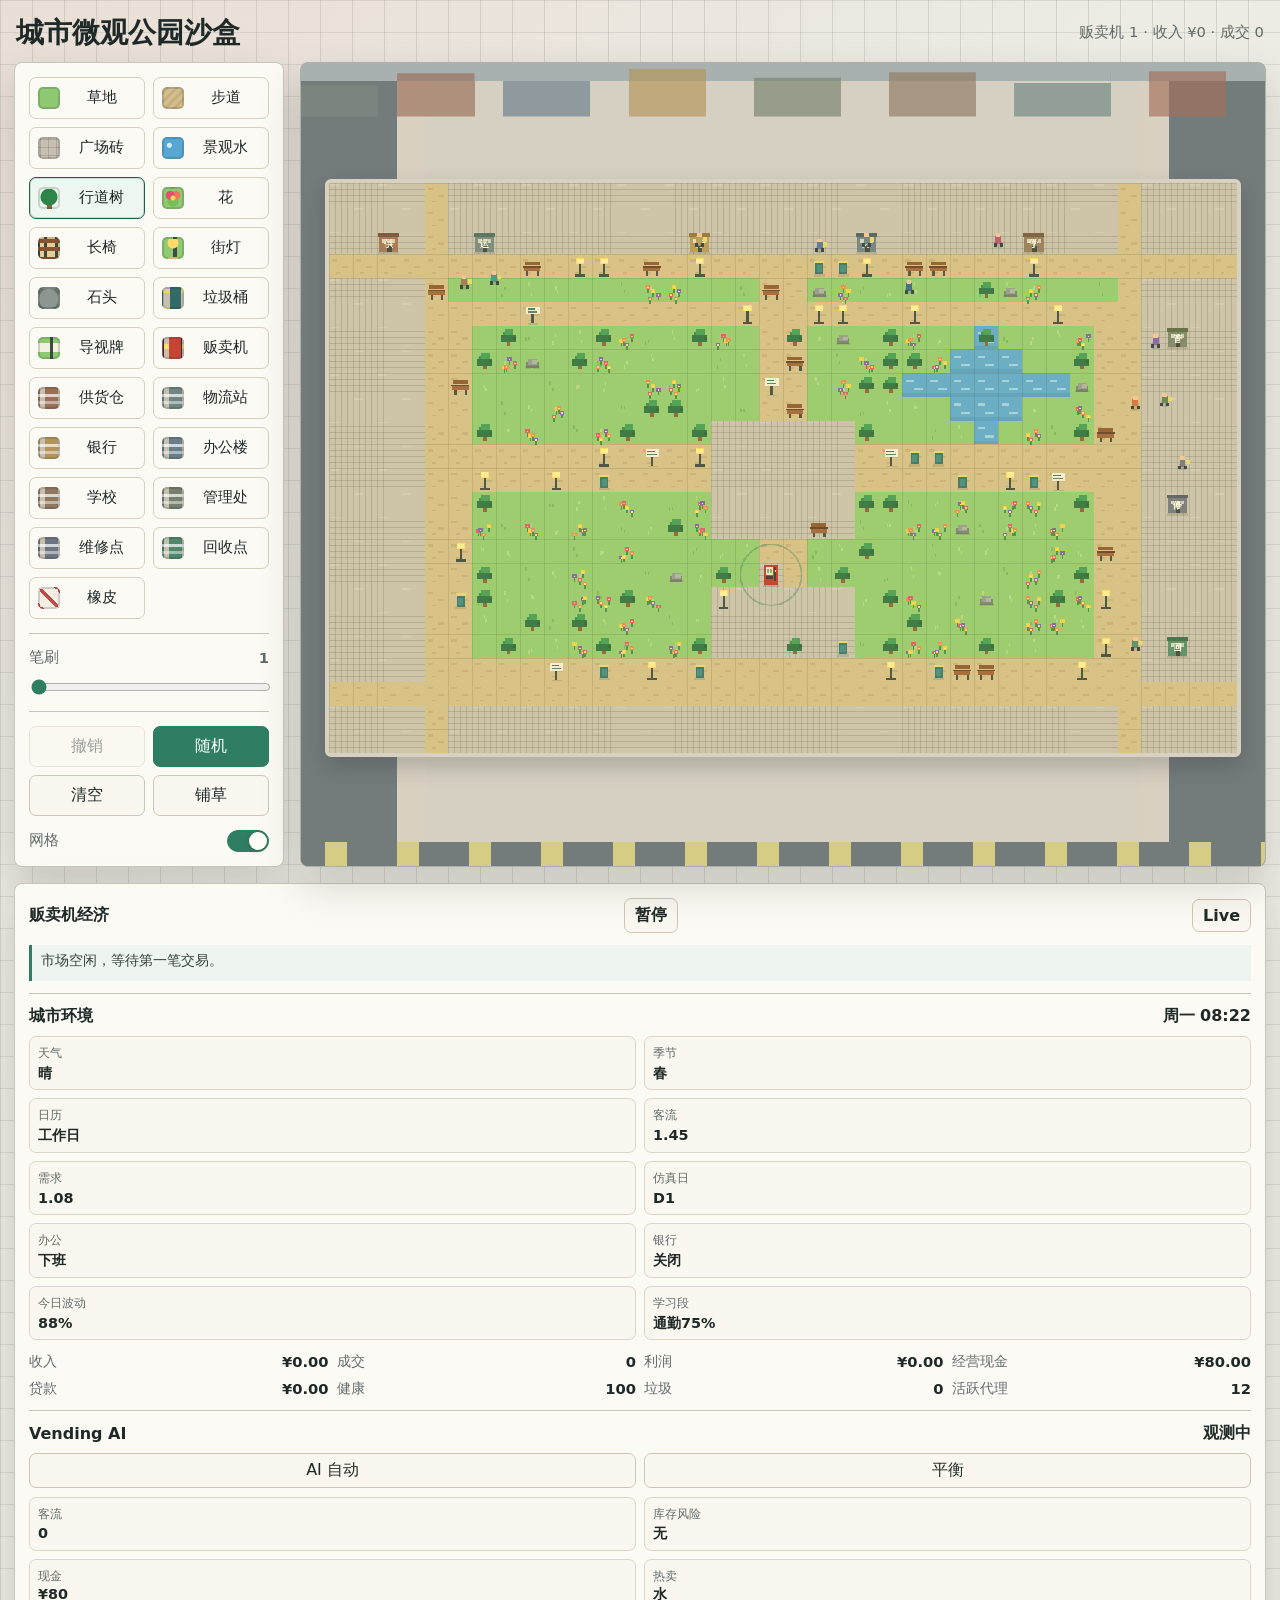
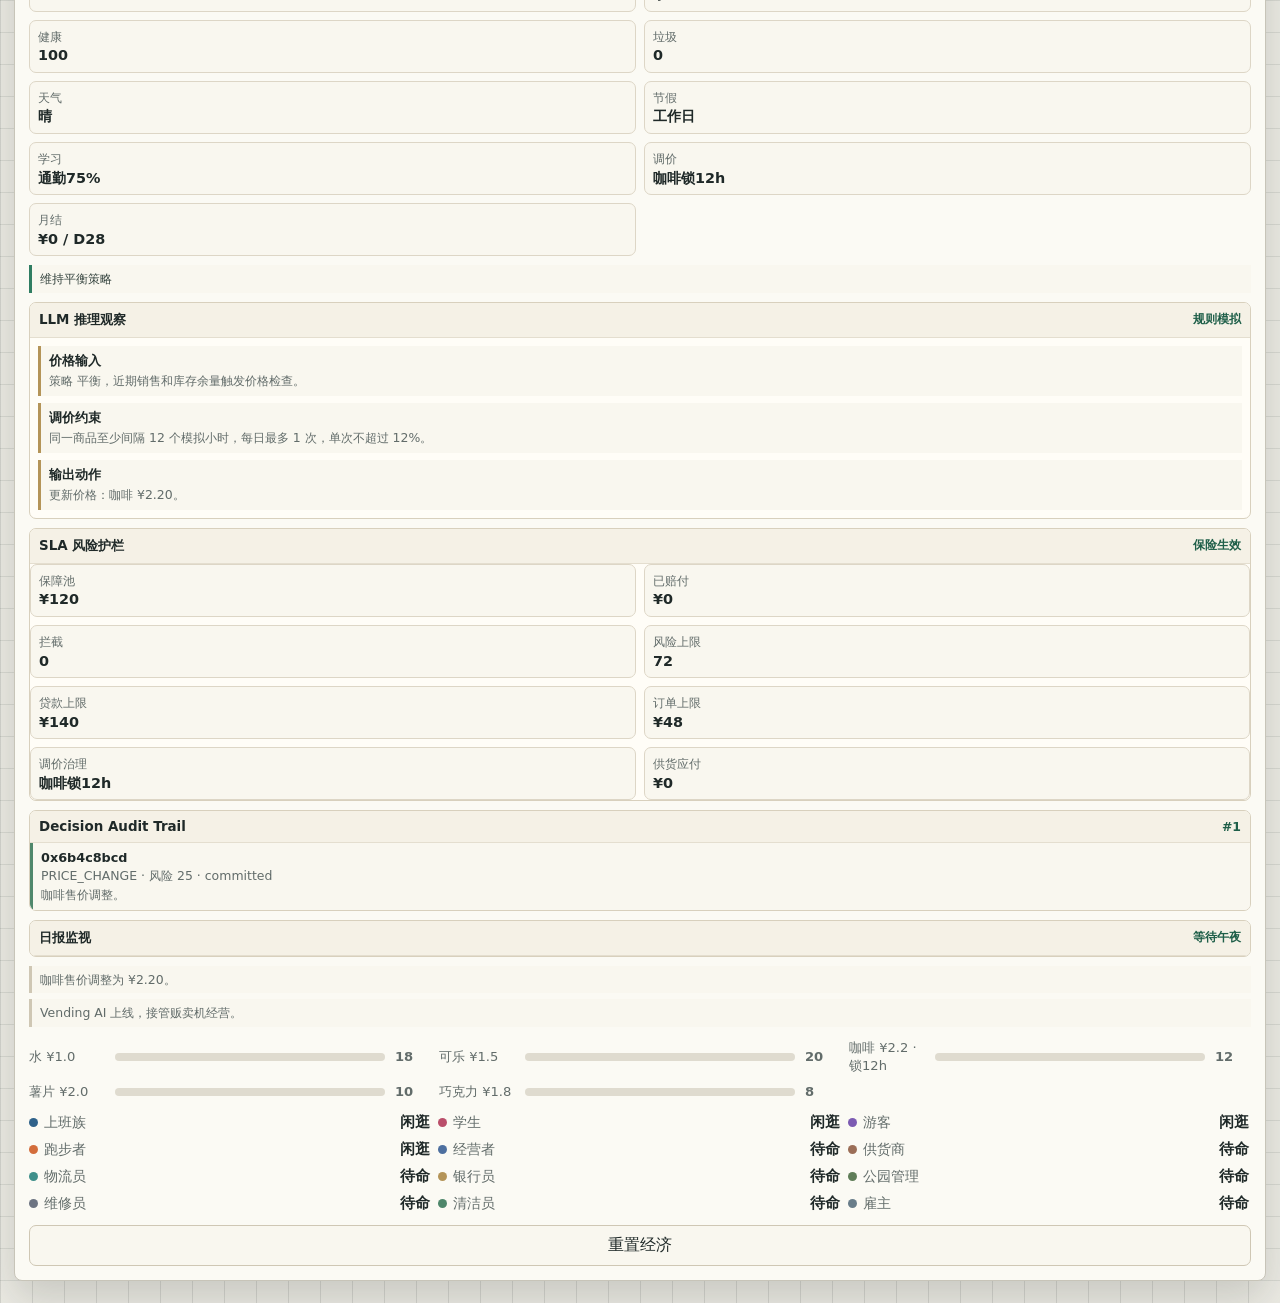
==== commit 848795f1: "Wire index.html to backend via /api/vending/* endpoints Path A: turn the standalone microsim into a " ====
--- a/index.html
+++ b/index.html
@@ -881,8 +881,16 @@
           <div class="economy-head">
             <span>贩卖机经济</span>
             <button class="action mini" id="economyToggle" type="button">暂停</button>
+            <button class="action mini" id="liveModeToggle" type="button" title="对接 Django /api/vending 后端">Live</button>
           </div>
           <div class="economy-status" id="economyStatus">等待自动贩卖机</div>
+          <div class="live-config" style="display:none;font-size:0.78rem;color:var(--muted);margin-top:6px;" id="liveConfig">
+            <label style="display:flex;gap:6px;align-items:center;">
+              <span>sim</span>
+              <input id="liveSimInput" type="text" placeholder="vending_e2e_..." style="flex:1;font-size:0.78rem;padding:2px 4px;">
+            </label>
+            <div id="liveStatus" style="margin-top:4px;"></div>
+          </div>
           <div class="ai-section" aria-label="城市环境系统">
             <div class="ai-title">
               <span>城市环境</span>
@@ -1017,6 +1025,10 @@
     const aiMemoryList = document.querySelector("#aiMemoryList");
     const stockList = document.querySelector("#stockList");
     const agentList = document.querySelector("#agentList");
+    const liveModeToggle = document.querySelector("#liveModeToggle");
+    const liveConfig     = document.querySelector("#liveConfig");
+    const liveSimInput   = document.querySelector("#liveSimInput");
+    const liveStatus     = document.querySelector("#liveStatus");
 
     const tools = [
       { id: "grass", label: "草地", kind: "terrain", swatch: "grass" },
@@ -1060,10 +1072,14 @@
       recycleCenter: { color: "#4f876b", roof: "#35644d", label: "回" }
     };
 
+    // SKU ids match the backend's VendingState (case-sensitive). When live mode
+    // is on, the dashboard reads stock/prices from the backend keyed by these ids.
     const productCatalog = [
-      { id: "water", label: "水", price: 3, cost: 1, maxStock: 18, color: "#58a7d3" },
-      { id: "tea", label: "茶", price: 4, cost: 1.4, maxStock: 14, color: "#7ab45d" },
-      { id: "snack", label: "点心", price: 5, cost: 2, maxStock: 12, color: "#d9a441" }
+      { id: "Water",     label: "水",     price: 1.0, cost: 0.4, maxStock: 18, color: "#58a7d3" },
+      { id: "Coke",      label: "可乐",   price: 1.5, cost: 0.6, maxStock: 20, color: "#c44d31" },
+      { id: "Coffee",    label: "咖啡",   price: 2.5, cost: 1.0, maxStock: 12, color: "#7a5235" },
+      { id: "Chips",     label: "薯片",   price: 2.0, cost: 0.8, maxStock: 10, color: "#d9a441" },
+      { id: "Chocolate", label: "巧克力", price: 1.75, cost: 0.7, maxStock: 8,  color: "#5a3a26" }
     ];
 
     const strategyModes = [
@@ -1098,10 +1114,10 @@
     };
 
     const roleTemplates = [
-      { role: "上班族", type: "consumer", color: "#2f628a", budget: 18, demand: 0.55, preference: ["tea", "water"], home: "office", entry: "west" },
-      { role: "学生", type: "consumer", color: "#ba4e6a", budget: 12, demand: 0.72, preference: ["snack", "water"], home: "school", entry: "south" },
-      { role: "游客", type: "consumer", color: "#7c5bb2", budget: 22, demand: 0.62, preference: ["water", "tea"], home: "parkOffice", entry: "east" },
-      { role: "跑步者", type: "consumer", color: "#d36d3b", budget: 10, demand: 0.8, preference: ["water"], home: "parkOffice", entry: "north" },
+      { role: "上班族", type: "consumer", color: "#2f628a", budget: 18, demand: 0.55, preference: ["Coffee", "Water"],         home: "office",     entry: "west" },
+      { role: "学生",   type: "consumer", color: "#ba4e6a", budget: 12, demand: 0.72, preference: ["Chips", "Chocolate"],      home: "school",     entry: "south" },
+      { role: "游客",   type: "consumer", color: "#7c5bb2", budget: 22, demand: 0.62, preference: ["Water", "Coke"],           home: "parkOffice", entry: "east" },
+      { role: "跑步者", type: "consumer", color: "#d36d3b", budget: 10, demand: 0.8,  preference: ["Water"],                   home: "parkOffice", entry: "north" },
       { role: "经营者", type: "operator", color: "#4d6f9f", budget: 0, demand: 0, preference: [], home: "office", entry: "west" },
       { role: "供货商", type: "supplier", color: "#9b6e57", budget: 0, demand: 0, preference: [], home: "supplier", entry: "west" },
       { role: "物流员", type: "logistics", color: "#3f8f8a", budget: 0, demand: 0, preference: [], home: "logistics", entry: "west" },
@@ -1124,6 +1140,18 @@
     let economyRunning = true;
     let lastFrameTime = performance.now();
     let lastEconomyUiUpdate = 0;
+
+    // ----- Live mode (Path A): consume real /api/vending/* feeds ------------
+    // When enabled, the rule sim is paused and the dashboard reflects state
+    // pulled from the Django backend's vending_state.json + journal.jsonl.
+    let liveMode        = false;
+    let liveSimCode     = (() => {
+      try { return window.localStorage.getItem("micro-city-live-sim") || ""; }
+      catch (_) { return ""; }
+    })();
+    let liveTimerId     = null;
+    let liveJournalSeen = 0;
+    const liveApiBase   = ""; // same-origin; set to "http://localhost:8000" if cross-host
     let economy = createEconomy();
     let agents = createAgents();
     let vendingAgent = createVendingAgent();
@@ -3320,6 +3348,134 @@
       economy.lastEvent = economyRunning ? "经济模拟继续运行。" : "经济模拟已暂停。";
       renderEconomyPanel(true);
     });
+
+    liveModeToggle.addEventListener("click", () => {
+      setLiveMode(!liveMode);
+    });
+    liveSimInput.value = liveSimCode;
+    liveSimInput.addEventListener("change", () => {
+      liveSimCode = liveSimInput.value.trim();
+      try { window.localStorage.setItem("micro-city-live-sim", liveSimCode); } catch (_) {}
+      liveJournalSeen = 0;
+      if (liveMode) restartLiveTimer();
+    });
+
+    function setLiveMode(on) {
+      liveMode = on;
+      liveModeToggle.textContent = on ? "Live ●" : "Live";
+      liveModeToggle.classList.toggle("primary", on);
+      liveConfig.style.display   = on ? "block" : "none";
+      if (on) {
+        // Pause the rule-based sim so it doesn't fight the backend feed.
+        economyRunning = false;
+        economyToggle.textContent = "运行";
+        economy.lastEvent = "Live 模式：从 /api/vending 拉取真实状态。";
+        liveJournalSeen = 0;
+        restartLiveTimer();
+        liveTick(true);
+      } else {
+        if (liveTimerId) { clearInterval(liveTimerId); liveTimerId = null; }
+        economy.lastEvent = "回到 Playground，规则模拟继续。";
+        economyRunning = true;
+        economyToggle.textContent = "暂停";
+        liveStatus.textContent = "";
+      }
+      renderEconomyPanel(true);
+    }
+
+    function restartLiveTimer() {
+      if (liveTimerId) clearInterval(liveTimerId);
+      liveTimerId = setInterval(() => liveTick(false), 1500);
+    }
+
+    async function liveTick(force) {
+      if (!liveMode) return;
+      if (!liveSimCode) {
+        liveStatus.textContent = "请填写 sim_code";
+        return;
+      }
+      try {
+        const [stateRes, journalRes, personasRes] = await Promise.all([
+          fetch(`${liveApiBase}/api/vending/state/${encodeURIComponent(liveSimCode)}/`),
+          fetch(`${liveApiBase}/api/vending/journal/${encodeURIComponent(liveSimCode)}/?since=${liveJournalSeen}`),
+          fetch(`${liveApiBase}/api/vending/personas/${encodeURIComponent(liveSimCode)}/`)
+        ]);
+        if (!stateRes.ok) {
+          liveStatus.textContent = `state ${stateRes.status}`;
+          return;
+        }
+        const state    = await stateRes.json();
+        const journal  = journalRes.ok  ? await journalRes.json()  : { entries: [], count: 0 };
+        const personas = personasRes.ok ? await personasRes.json() : { personas: [] };
+        applyLiveState(state, journal, personas, force);
+        liveStatus.textContent = `${state.curr_time || ""}  step ${state.step ?? "?"}  +${journal.count} 条`;
+      } catch (err) {
+        liveStatus.textContent = `离线：${err.message || err}`;
+      }
+    }
+
+    function applyLiveState(stateBody, journalBody, personasBody, force) {
+      // 1. Inventory + prices come from VendingState.
+      const vs = stateBody.vending_state || {};
+      if (vs.inventory) {
+        for (const [sku, qty] of Object.entries(vs.inventory)) {
+          if (sku in economy.stock) economy.stock[sku] = qty;
+        }
+      }
+      if (vs.prices_cents) {
+        for (const [sku, cents] of Object.entries(vs.prices_cents)) {
+          if (sku in economy.prices) economy.prices[sku] = cents / 100;
+        }
+      }
+      if (typeof vs.cash_balance_cents === "number") {
+        economy.operatorCash = vs.cash_balance_cents / 100;
+        economy.revenue      = vs.cash_balance_cents / 100;
+      }
+      if (typeof vs.power_pct === "number") {
+        economy.health = vs.power_pct;
+      }
+
+      // 2. Journal entries become audit-trail blocks.
+      if (journalBody.count > 0) {
+        liveJournalSeen += journalBody.count;
+        for (const entry of journalBody.entries) {
+          const action = (entry.kind || "").toUpperCase();
+          const status = action.startsWith("TX_")   ? "committed"
+                       : action === "INTENT_FAIL"  ? "failed"
+                       : action.startsWith("INTENT_") ? "queued"
+                       : "noted";
+          recordAudit(action,
+                      { local_uuid: entry.local_uuid, on_chain_id: entry.on_chain_id, tx_hash: entry.tx_hash },
+                      6, status,
+                      entry.description || entry.tx_hash || entry.local_uuid || entry.kind);
+        }
+      }
+
+      // 3. Persona positions: minimal mapping into the rendered agent list.
+      if (Array.isArray(personasBody.personas)) {
+        agents = personasBody.personas.map((p, i) => {
+          const cellSize = (canvas.width / columns) || 32;
+          return {
+            role:   p.name,
+            type:   p.role === "vendor" ? "operator" : "consumer",
+            color:  p.role === "vendor" ? "#4d6f9f"  : "#ba4e6a",
+            x:      (p.x || 0) * cellSize,
+            y:      (p.y || 0) * cellSize,
+            cellX:  p.x,
+            cellY:  p.y,
+            radius: 7,
+            id:     i,
+          };
+        });
+      }
+
+      renderEconomyPanel(force === true);
+    }
+
+    if (liveSimCode) {
+      // If a sim was previously selected, surface the toggle hint without auto-enabling.
+      liveStatus.textContent = `上次 sim：${liveSimCode}（点 Live 启动）`;
+    }
     aiToggleButton.addEventListener("click", () => {
       vendingAgent.enabled = !vendingAgent.enabled;
       vendingAgent.state = vendingAgent.enabled ? "观测中" : "人工监控";
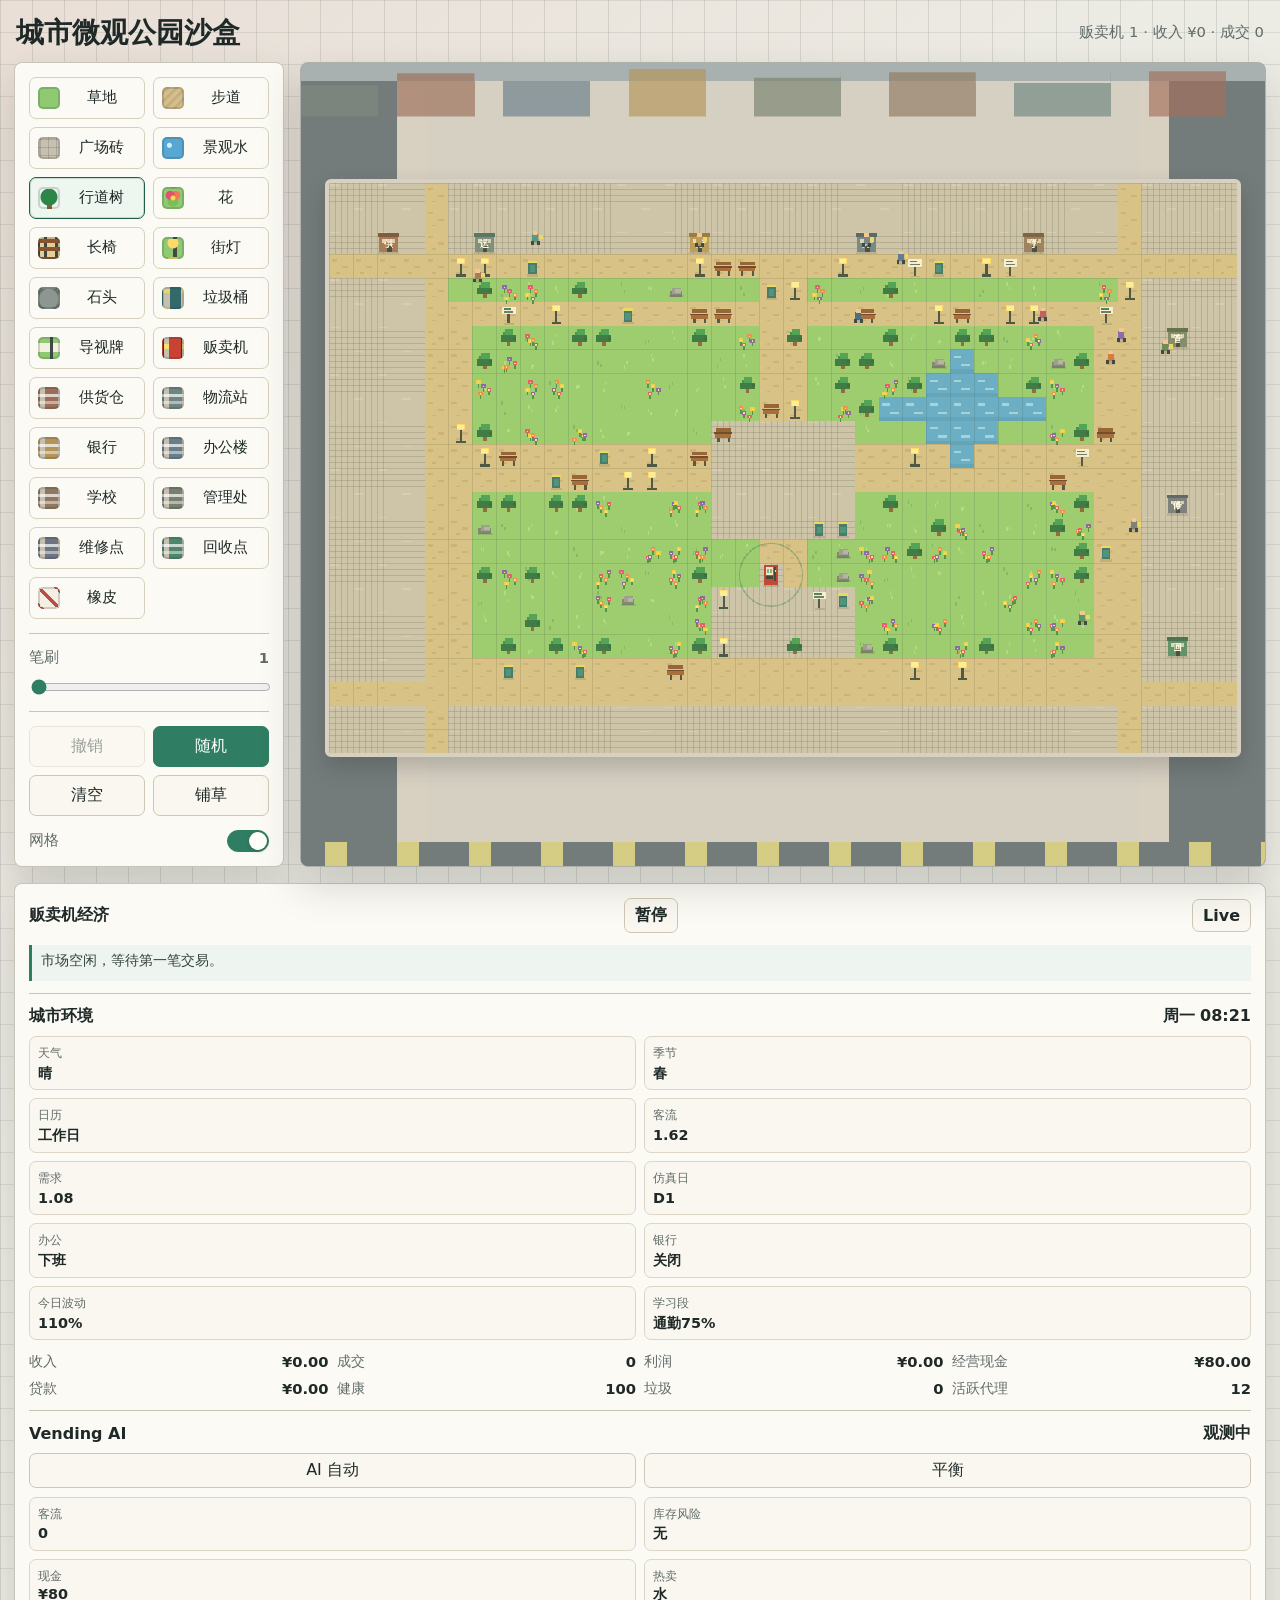
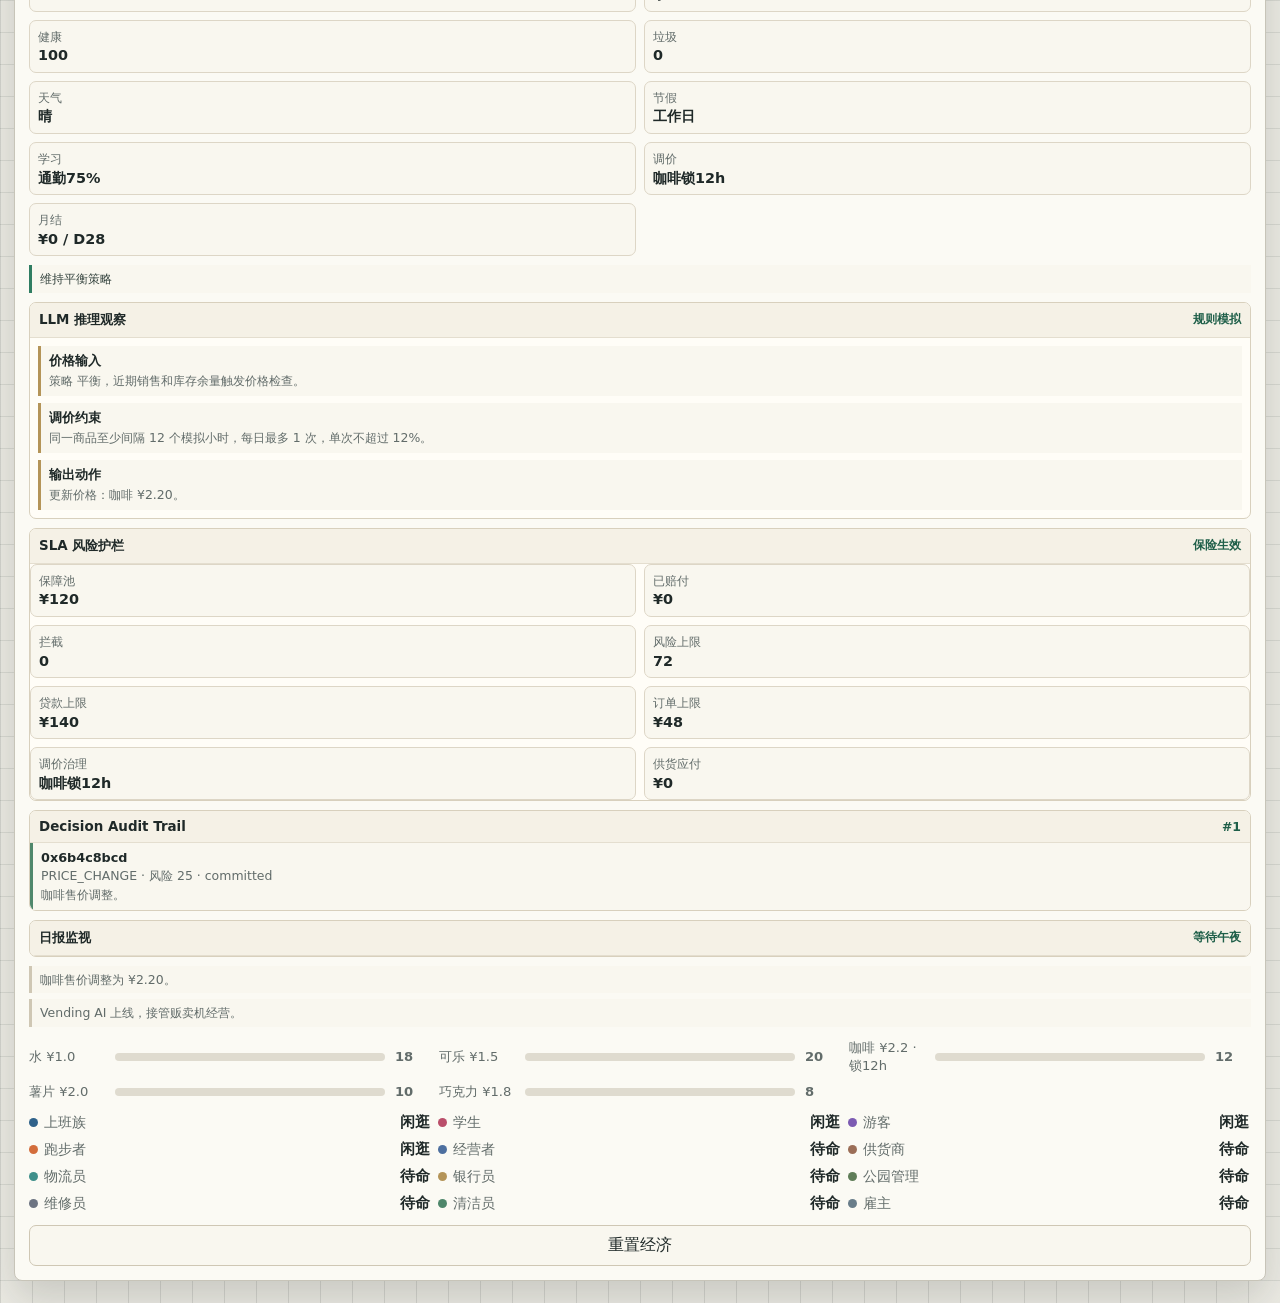
==== commit 1e87f223: "SLA action gate + four new /api/vending endpoints + dashboard wiring Two parallel pieces of work lan" ====
--- a/index.html
+++ b/index.html
@@ -3395,10 +3395,14 @@
         return;
       }
       try {
-        const [stateRes, journalRes, personasRes] = await Promise.all([
-          fetch(`${liveApiBase}/api/vending/state/${encodeURIComponent(liveSimCode)}/`),
-          fetch(`${liveApiBase}/api/vending/journal/${encodeURIComponent(liveSimCode)}/?since=${liveJournalSeen}`),
-          fetch(`${liveApiBase}/api/vending/personas/${encodeURIComponent(liveSimCode)}/`)
+        const sim = encodeURIComponent(liveSimCode);
+        const [stateRes, journalRes, personasRes, slaRes, supplierRes, reportRes] = await Promise.all([
+          fetch(`${liveApiBase}/api/vending/state/${sim}/`),
+          fetch(`${liveApiBase}/api/vending/journal/${sim}/?since=${liveJournalSeen}`),
+          fetch(`${liveApiBase}/api/vending/personas/${sim}/`),
+          fetch(`${liveApiBase}/api/vending/sla/${sim}/`),
+          fetch(`${liveApiBase}/api/vending/supplier/${sim}/`),
+          fetch(`${liveApiBase}/api/vending/daily_report/${sim}/?limit=8`)
         ]);
         if (!stateRes.ok) {
           liveStatus.textContent = `state ${stateRes.status}`;
@@ -3407,14 +3411,62 @@
         const state    = await stateRes.json();
         const journal  = journalRes.ok  ? await journalRes.json()  : { entries: [], count: 0 };
         const personas = personasRes.ok ? await personasRes.json() : { personas: [] };
-        applyLiveState(state, journal, personas, force);
+        const sla      = slaRes.ok      ? await slaRes.json()      : null;
+        const supplier = supplierRes.ok ? await supplierRes.json() : null;
+        const report   = reportRes.ok   ? await reportRes.json()   : null;
+        applyLiveState(state, journal, personas, force, sla, supplier, report);
         liveStatus.textContent = `${state.curr_time || ""}  step ${state.step ?? "?"}  +${journal.count} 条`;
       } catch (err) {
         liveStatus.textContent = `离线：${err.message || err}`;
       }
     }
 
-    function applyLiveState(stateBody, journalBody, personasBody, force) {
+    function applyLiveState(stateBody, journalBody, personasBody, force, slaBody, supplierBody, reportBody) {
+      // 0. SLA + supplier + daily report — overlay backend authority on top
+      // of the rule sim's mirror state. Sections silently skip when null.
+      if (slaBody && slaBody.sla_state) {
+        const s = slaBody.sla_state;
+        vendingAgent.sla.enabled        = !!s.enabled;
+        vendingAgent.sla.blocked        = s.blocked        ?? vendingAgent.sla.blocked;
+        vendingAgent.sla.claims         = s.claims         ?? vendingAgent.sla.claims;
+        vendingAgent.sla.riskLimit      = s.risk_limit     ?? vendingAgent.sla.riskLimit;
+        vendingAgent.sla.maxLoan        = (s.max_loan_cents       ?? vendingAgent.sla.maxLoan       * 100) / 100;
+        vendingAgent.sla.maxOrderCost   = (s.max_order_cost_cents ?? vendingAgent.sla.maxOrderCost  * 100) / 100;
+        vendingAgent.sla.maxPriceChange = s.max_price_change      ?? vendingAgent.sla.maxPriceChange;
+        vendingAgent.sla.coveragePool   = (s.coverage_pool_cents  ?? vendingAgent.sla.coveragePool  * 100) / 100;
+        vendingAgent.sla.lastAssessment = s.last_assessment       ?? vendingAgent.sla.lastAssessment;
+      }
+      if (supplierBody) {
+        economy.supplierPayable = (supplierBody.payable_total_cents || 0) / 100;
+        if (supplierBody.next_due) {
+          const dueIso = supplierBody.next_due.due_date;
+          const dueAmt = (supplierBody.next_due.total_cents || 0) / 100;
+          economy.priceGovernance.lastAction =
+            `次回支払 ${dueIso} ¥${dueAmt.toFixed(0)} (${supplierBody.next_due.supplier_id})`;
+        }
+      }
+      if (reportBody && reportBody.last_report) {
+        const r = reportBody.last_report;
+        economy.dailyReports = [
+          {
+            day:    r.date_iso,
+            title:  `${r.date_iso} 日报`,
+            summary: `销售 ${r.sales_count} 单，收入 ¥${(r.revenue_cents/100).toFixed(0)}，` +
+                     `成本 ¥${(r.cost_cents/100).toFixed(0)}，利润 ¥${(r.profit_cents/100).toFixed(0)}，流失 ${r.missed_count}。`,
+            risk:   `SLA 拦截 ${r.sla_blocked} 次，审计 ${r.audit_count} 条。`,
+            environmentSummary: `${r.weather_label}/${r.season_label}，${r.holiday_label}；客流均值 ${r.avg_traffic.toFixed(2)}，峰值 ${r.peak_traffic.toFixed(2)}。`,
+            learning: r.thought_text,
+          },
+          ...(reportBody.history || []).slice(0, 6).map((h) => ({
+            day: h.date_iso, title: `${h.date_iso} 日报`,
+            summary: `销售 ${h.sales_count} 单，利润 ¥${(h.profit_cents/100).toFixed(0)}。`,
+            risk: `SLA 拦截 ${h.sla_blocked}。`,
+            environmentSummary: `${h.weather_label}/${h.season_label}`,
+            learning: h.thought_text,
+          })),
+        ];
+      }
+
       // 1. Inventory + prices come from VendingState.
       const vs = stateBody.vending_state || {};
       if (vs.inventory) {
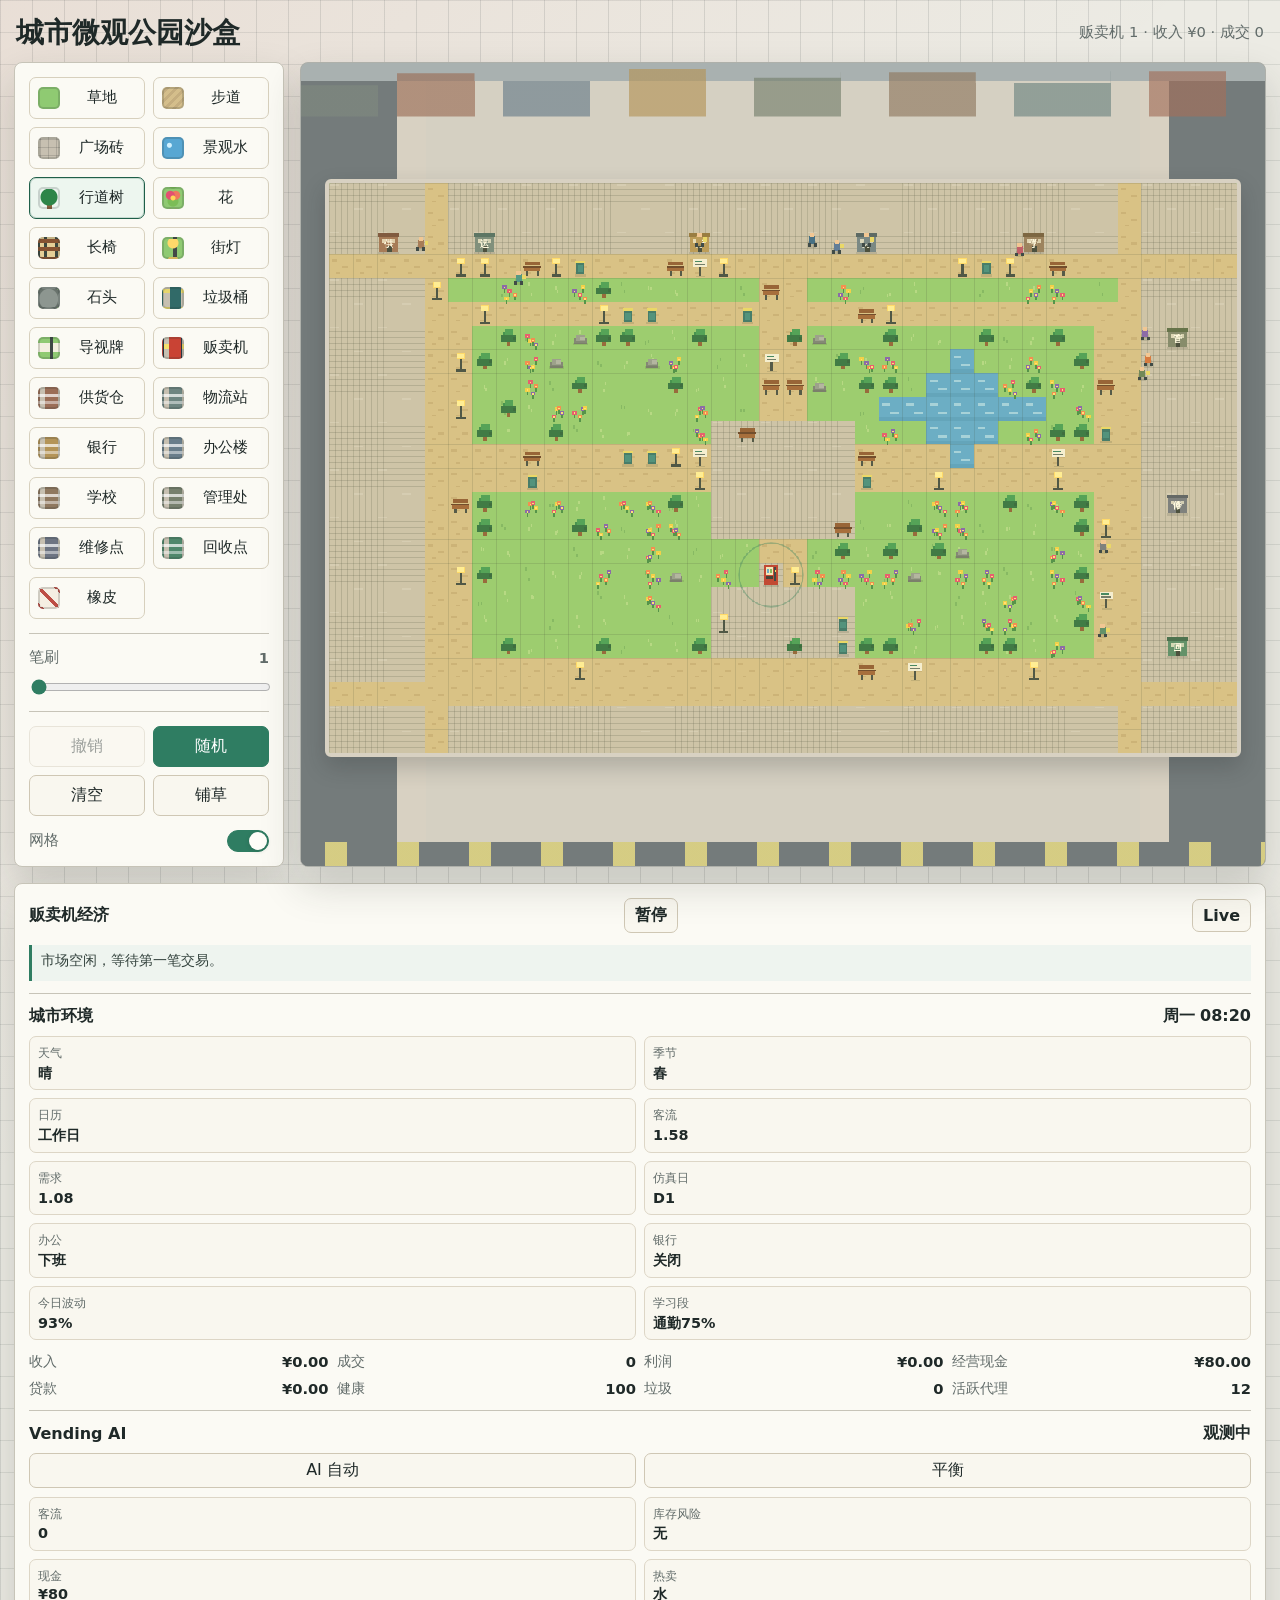
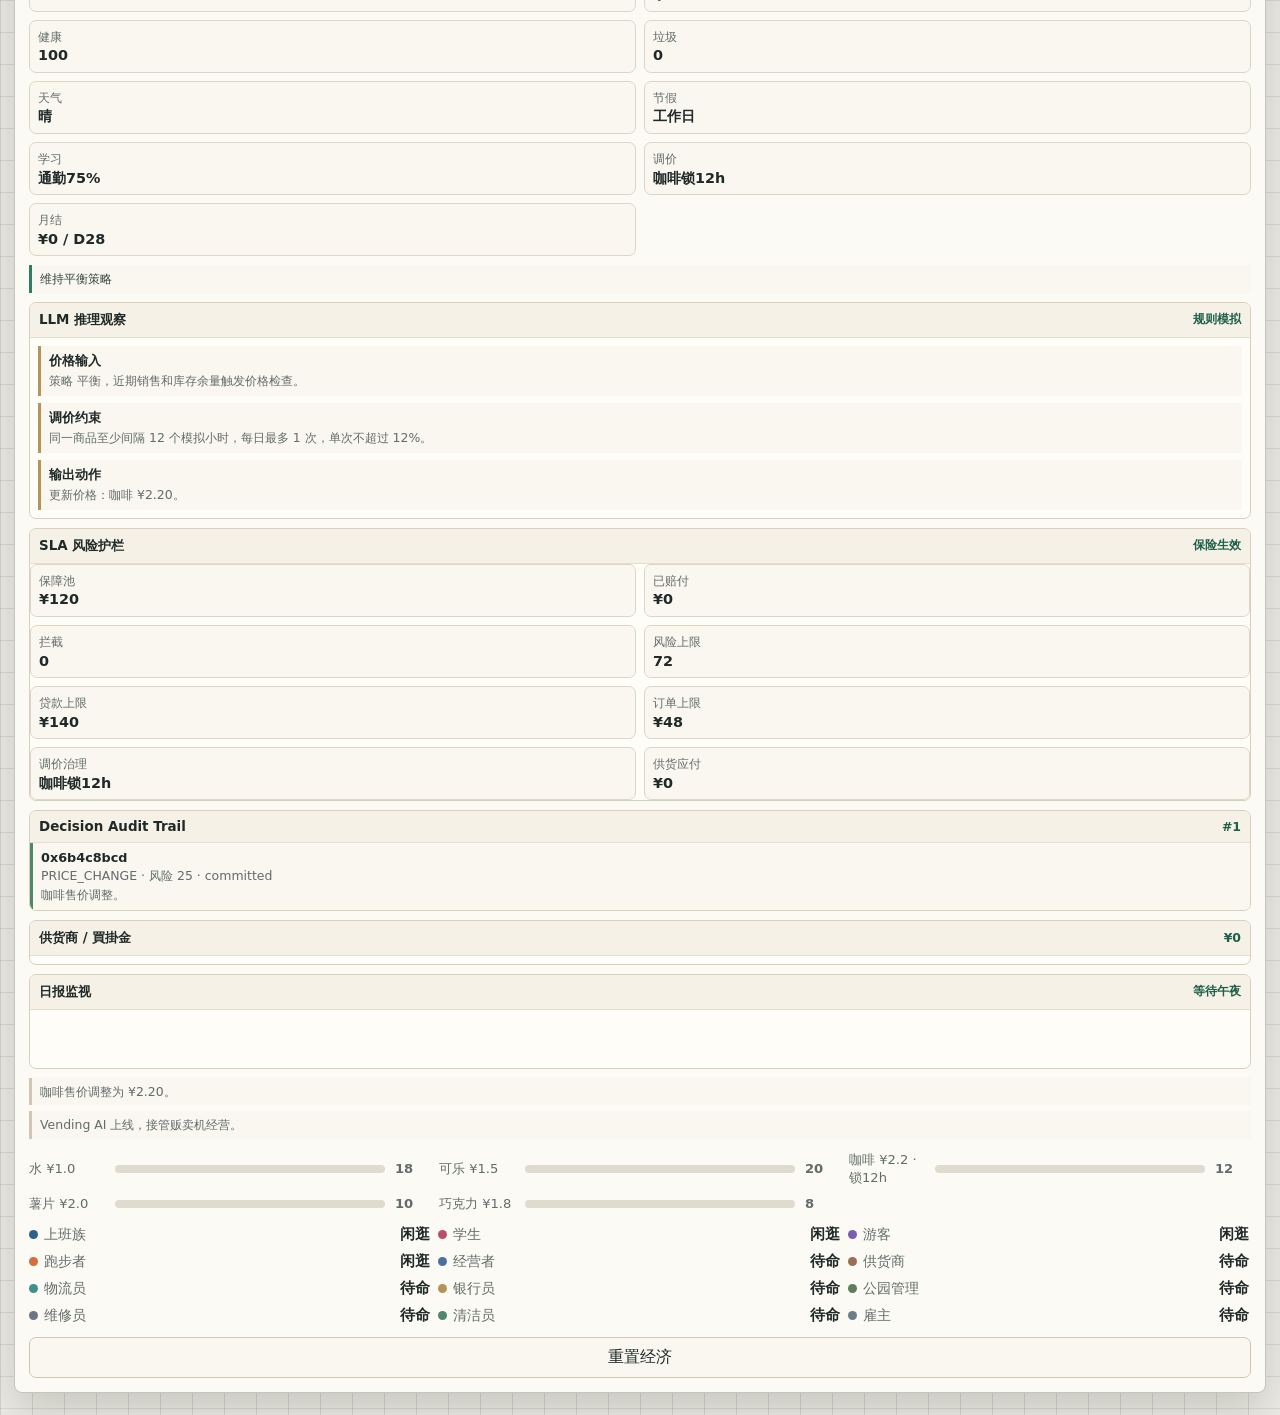
==== commit 63264bf1: "On-chain commit helpers + dashboard supplier/report panels (1) Business actions now hit the chain - " ====
--- a/index.html
+++ b/index.html
@@ -964,11 +964,21 @@
               </div>
               <div class="audit-list" id="auditTrailList"></div>
             </div>
+            <div class="reasoning-window" aria-label="供货商账款">
+              <div class="reasoning-head">
+                <span>供货商 / 買掛金</span>
+                <strong id="supplierPayableValue">¥0</strong>
+              </div>
+              <div class="supplier-next" id="supplierNextDue" style="font-size:0.82rem;color:var(--muted);margin:4px 0;"></div>
+              <div class="audit-list" id="supplierInvoicesList"></div>
+            </div>
             <div class="reasoning-window" aria-label="日报监视窗口">
               <div class="reasoning-head">
                 <span>日报监视</span>
                 <strong id="dailyReportStatus">等待午夜</strong>
               </div>
+              <div class="kpi-chips" id="dailyKpiChips" style="display:flex;flex-wrap:wrap;gap:6px;margin:6px 0;"></div>
+              <div class="kpi-sparkline" id="dailyProfitSparkline" style="height:34px;margin:6px 0;display:flex;align-items:flex-end;gap:2px;"></div>
               <div class="report-list" id="dailyReportList"></div>
             </div>
             <ul class="ai-list" id="aiMemoryList"></ul>
@@ -1025,6 +1035,11 @@
     const aiMemoryList = document.querySelector("#aiMemoryList");
     const stockList = document.querySelector("#stockList");
     const agentList = document.querySelector("#agentList");
+    const supplierPayableValue = document.querySelector("#supplierPayableValue");
+    const supplierNextDue      = document.querySelector("#supplierNextDue");
+    const supplierInvoicesList = document.querySelector("#supplierInvoicesList");
+    const dailyKpiChips        = document.querySelector("#dailyKpiChips");
+    const dailyProfitSparkline = document.querySelector("#dailyProfitSparkline");
     const liveModeToggle = document.querySelector("#liveModeToggle");
     const liveConfig     = document.querySelector("#liveConfig");
     const liveSimInput   = document.querySelector("#liveSimInput");
@@ -3467,6 +3482,11 @@
         ];
       }
 
+      // Render the dedicated supplier + daily-report panels (live data only;
+      // playground mode keeps them empty).
+      renderSupplierPanel(supplierBody);
+      renderDailyReportPanel(reportBody);
+
       // 1. Inventory + prices come from VendingState.
       const vs = stateBody.vending_state || {};
       if (vs.inventory) {
@@ -3522,6 +3542,86 @@
       }
 
       renderEconomyPanel(force === true);
+    }
+
+    function renderSupplierPanel(body) {
+      if (!supplierPayableValue) return;
+      if (!body) {
+        supplierPayableValue.textContent = "—";
+        supplierNextDue.textContent      = "未对接后端";
+        supplierInvoicesList.innerHTML   = "";
+        return;
+      }
+      const payable = (body.payable_total_cents || 0) / 100;
+      supplierPayableValue.textContent = `¥${payable.toFixed(0)}`;
+      if (body.next_due) {
+        const due = body.next_due;
+        const overdue = due.due_date && new Date(due.due_date) < new Date();
+        supplierNextDue.innerHTML =
+          `次回支払：<strong>${due.due_date}</strong> ` +
+          `¥${((due.total_cents || 0) / 100).toFixed(0)} ` +
+          `<span style="color:${overdue ? '#c44d31' : 'var(--muted)'}">` +
+          `(${due.supplier_id} ${overdue ? '· 逾期' : ''})</span>`;
+      } else {
+        supplierNextDue.textContent = "无未结算账单";
+      }
+      const invoices = (body.invoices || []).slice(0, 5);
+      supplierInvoicesList.innerHTML = invoices.map((inv) => {
+        const total = ((inv.total_cents || 0) / 100).toFixed(0);
+        const tax   = ((inv.tax_cents   || 0) / 100).toFixed(0);
+        const stat  = inv.paid ? "已付" : "未付";
+        const color = inv.paid ? "var(--muted)" : "var(--ink)";
+        return `
+          <div class="audit-row" style="color:${color};display:flex;justify-content:space-between;font-size:0.84rem;padding:3px 0;border-bottom:1px dashed var(--line);">
+            <span>${inv.invoice_id} · ${inv.supplier_id}</span>
+            <span>支払 ${inv.due_date}</span>
+            <span>¥${total}（税 ¥${tax}）${stat}</span>
+          </div>
+        `;
+      }).join("") || `<div style="color:var(--muted);font-size:0.8rem;">无未结算账单。</div>`;
+    }
+
+    function renderDailyReportPanel(body) {
+      if (!dailyKpiChips) return;
+      if (!body || !body.last_report) {
+        dailyKpiChips.innerHTML = "";
+        dailyProfitSparkline.innerHTML = "";
+        return;
+      }
+      const r = body.last_report;
+      const cumul = body.cumulative || {};
+      const chip = (label, val, tone) => `
+        <span style="font-size:0.78rem;padding:3px 8px;border-radius:99px;
+                     background:${tone || 'rgba(47, 125, 98, 0.08)'};color:var(--ink);
+                     border:1px solid var(--line);white-space:nowrap;">
+          ${label} <strong>${val}</strong>
+        </span>`;
+      const profitTone = r.profit_cents >= 0 ? "rgba(47, 125, 98, 0.16)" : "rgba(196, 77, 49, 0.18)";
+      dailyKpiChips.innerHTML = [
+        chip("销售", r.sales_count),
+        chip("收入", `¥${(r.revenue_cents / 100).toFixed(0)}`),
+        chip("利润", `¥${(r.profit_cents / 100).toFixed(0)}`, profitTone),
+        chip("流失", r.missed_count, r.missed_count > 0 ? "rgba(196, 77, 49, 0.12)" : null),
+        chip("SLA", r.sla_blocked, r.sla_blocked > 0 ? "rgba(196, 77, 49, 0.12)" : null),
+        chip("审计", r.audit_count),
+        chip("客流", `${r.avg_traffic.toFixed(2)}/${r.peak_traffic.toFixed(2)}`),
+        chip(r.weather_label, r.season_label),
+        chip(r.holiday_label, ""),
+      ].join("");
+
+      // Mini-sparkline: last 14 days of profit, scaled to chart height.
+      const series = (body.history || []).slice(0, 14).reverse();
+      if (!series.length) {
+        dailyProfitSparkline.innerHTML = "";
+        return;
+      }
+      const profits = series.map((h) => h.profit_cents / 100);
+      const peak = Math.max(1, ...profits.map(Math.abs));
+      dailyProfitSparkline.innerHTML = profits.map((p) => {
+        const h = Math.max(2, Math.round((Math.abs(p) / peak) * 30));
+        const color = p >= 0 ? "var(--accent)" : "#c44d31";
+        return `<span title="¥${p.toFixed(0)}" style="display:inline-block;width:6px;height:${h}px;background:${color};border-radius:2px;"></span>`;
+      }).join("");
     }
 
     if (liveSimCode) {
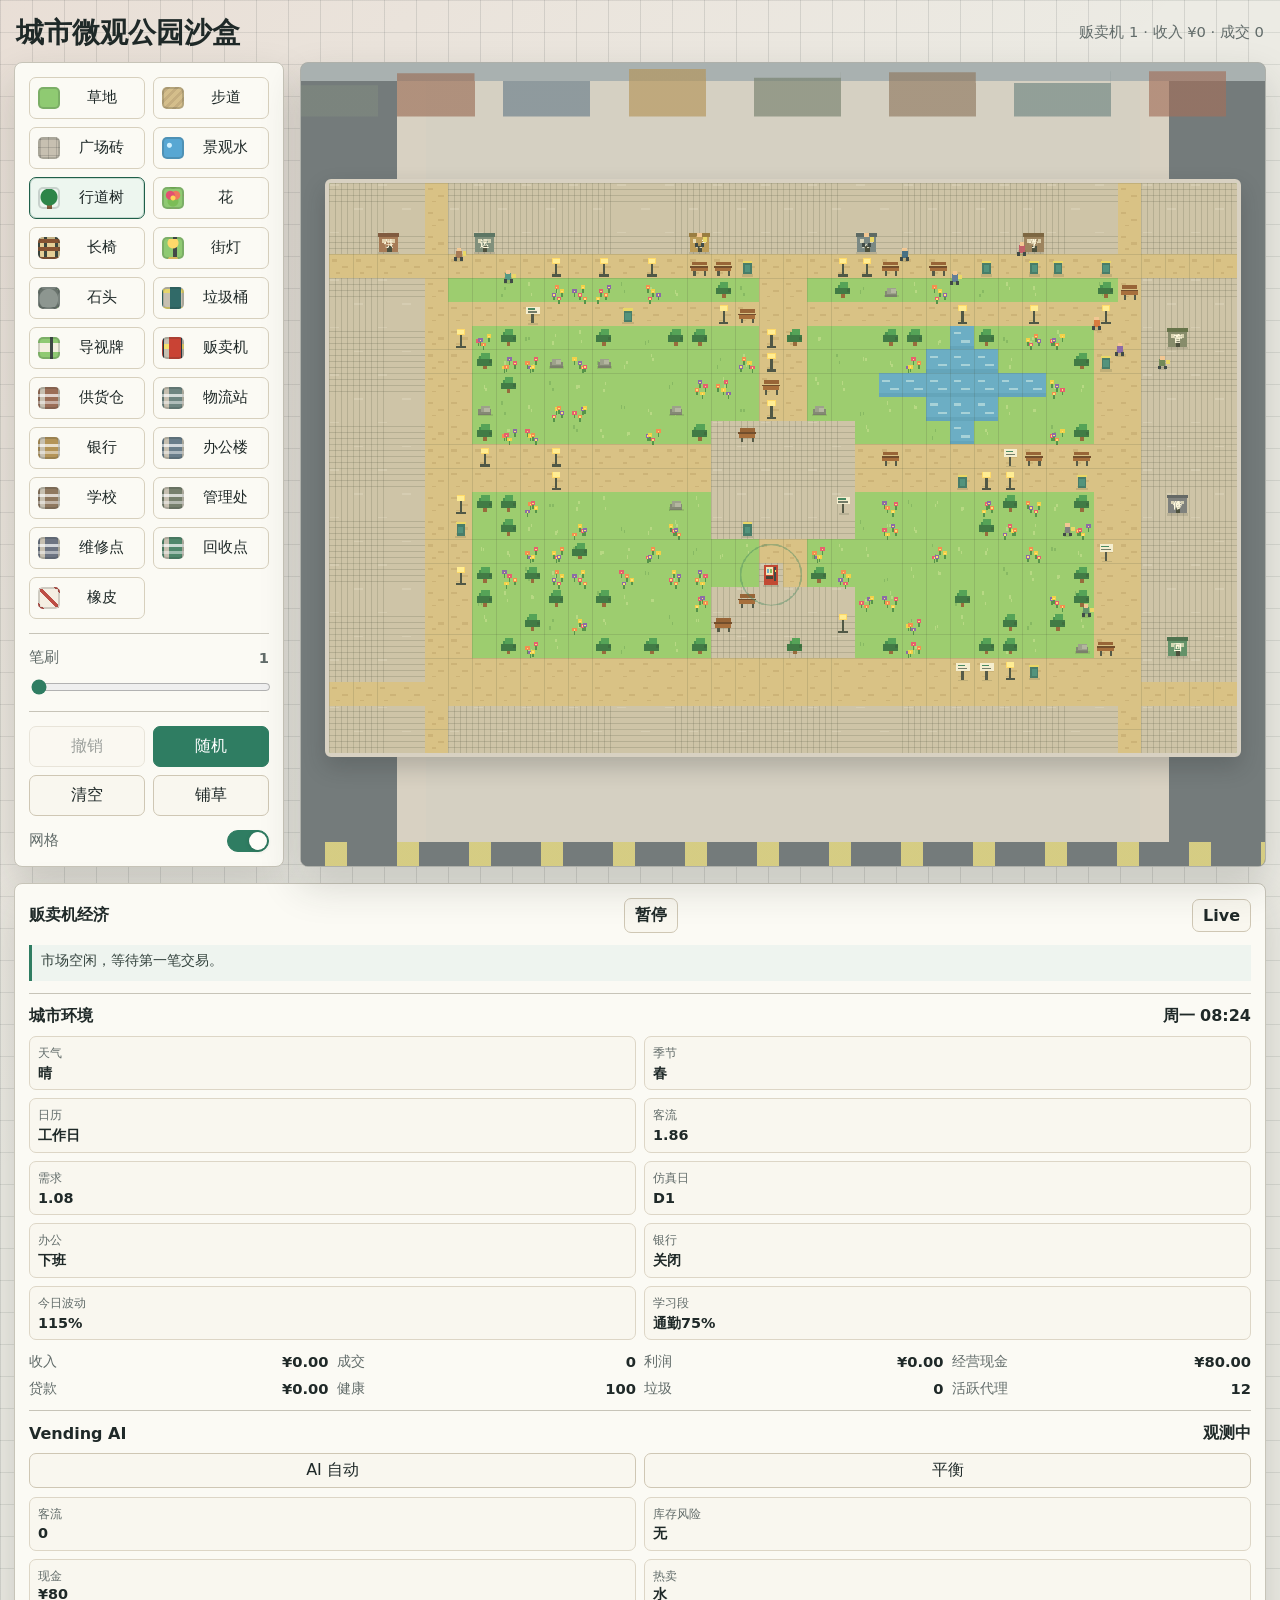
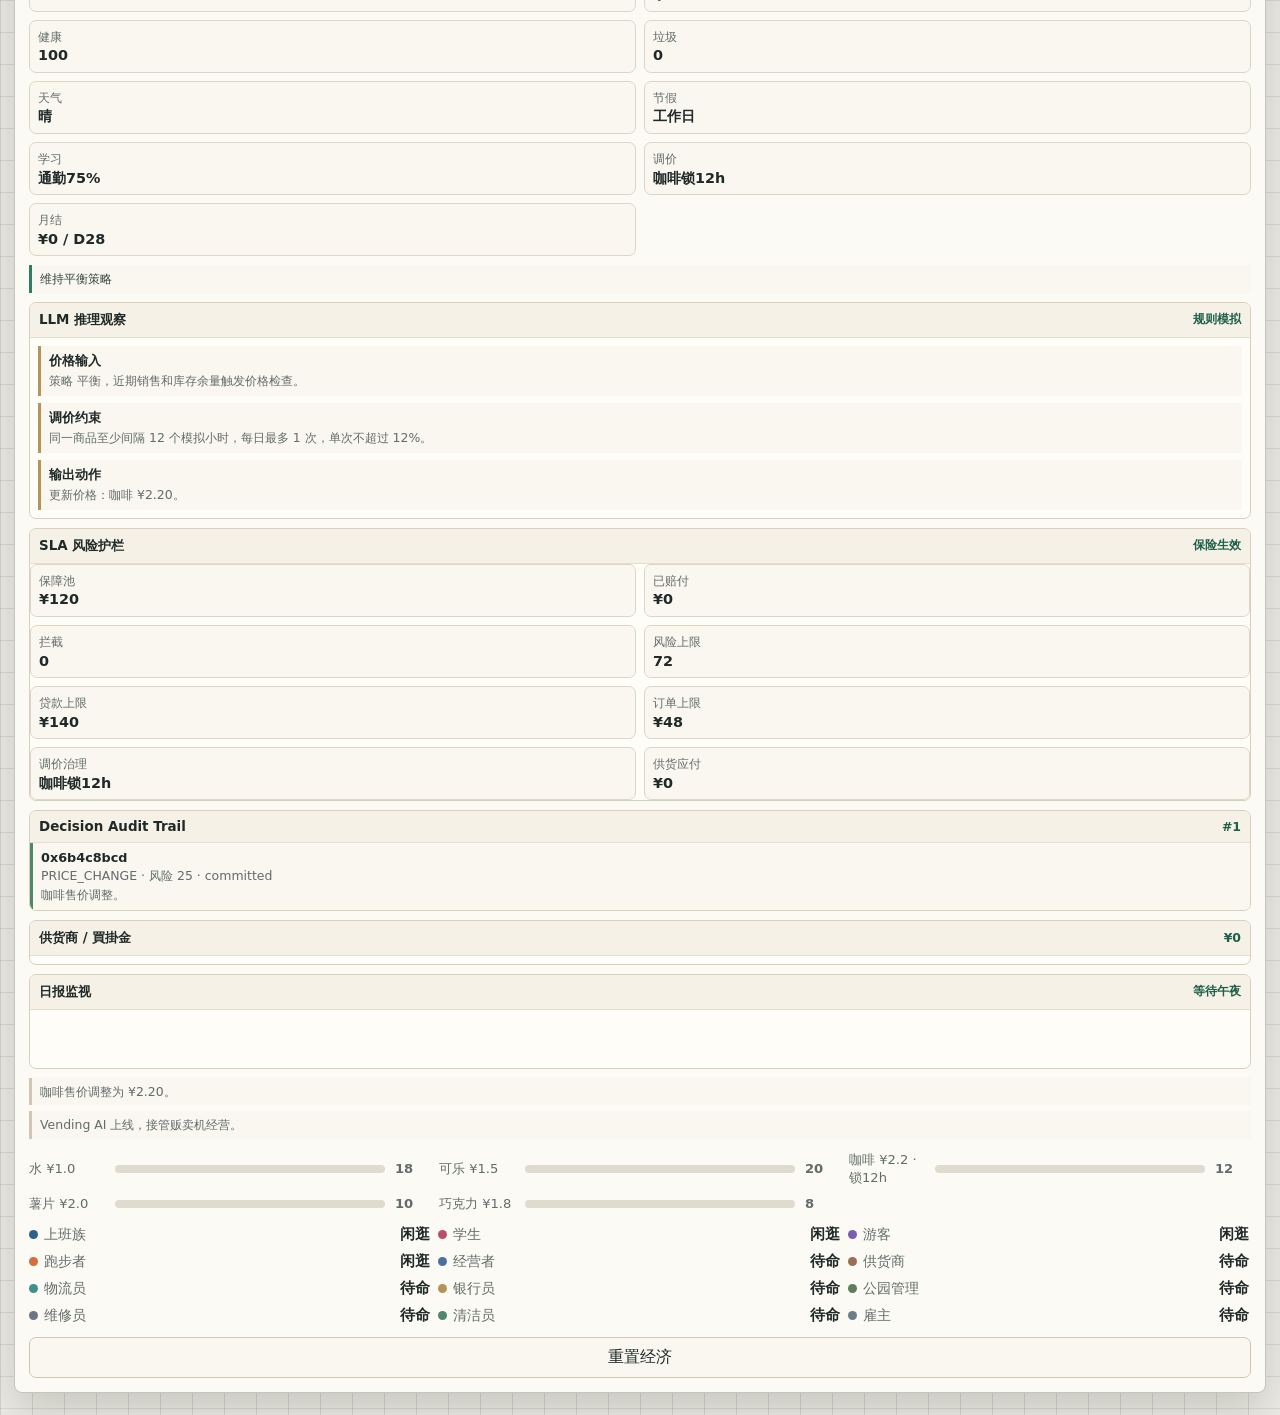
==== commit fff7fead: "Hook LLM into action gate, add reconcile endpoint + drift banner, forge runner Three parallel pieces" ====
--- a/index.html
+++ b/index.html
@@ -844,6 +844,12 @@
   <main class="app">
     <header class="topbar">
       <h1>城市微观公园沙盒</h1>
+      <div class="drift-banner" id="driftBanner" role="status"
+           style="display:none;padding:4px 10px;border-radius:6px;
+                  background:rgba(196, 77, 49, 0.12);color:#8a3a24;
+                  font-size:0.82rem;border:1px solid rgba(196, 77, 49, 0.45);
+                  white-space:nowrap;cursor:default;"
+           title="链上链下账目存在 drift；运行 scripts/reconcile.py 查看详情"></div>
       <div class="meta" id="summary">38 x 24</div>
     </header>
 
@@ -1040,6 +1046,7 @@
     const supplierInvoicesList = document.querySelector("#supplierInvoicesList");
     const dailyKpiChips        = document.querySelector("#dailyKpiChips");
     const dailyProfitSparkline = document.querySelector("#dailyProfitSparkline");
+    const driftBanner          = document.querySelector("#driftBanner");
     const liveModeToggle = document.querySelector("#liveModeToggle");
     const liveConfig     = document.querySelector("#liveConfig");
     const liveSimInput   = document.querySelector("#liveSimInput");
@@ -3390,6 +3397,7 @@
         liveTick(true);
       } else {
         if (liveTimerId) { clearInterval(liveTimerId); liveTimerId = null; }
+        clearDriftBanner();
         economy.lastEvent = "回到 Playground，规则模拟继续。";
         economyRunning = true;
         economyToggle.textContent = "暂停";
@@ -3411,13 +3419,14 @@
       }
       try {
         const sim = encodeURIComponent(liveSimCode);
-        const [stateRes, journalRes, personasRes, slaRes, supplierRes, reportRes] = await Promise.all([
+        const [stateRes, journalRes, personasRes, slaRes, supplierRes, reportRes, reconcileRes] = await Promise.all([
           fetch(`${liveApiBase}/api/vending/state/${sim}/`),
           fetch(`${liveApiBase}/api/vending/journal/${sim}/?since=${liveJournalSeen}`),
           fetch(`${liveApiBase}/api/vending/personas/${sim}/`),
           fetch(`${liveApiBase}/api/vending/sla/${sim}/`),
           fetch(`${liveApiBase}/api/vending/supplier/${sim}/`),
-          fetch(`${liveApiBase}/api/vending/daily_report/${sim}/?limit=8`)
+          fetch(`${liveApiBase}/api/vending/daily_report/${sim}/?limit=8`),
+          fetch(`${liveApiBase}/api/vending/reconcile/${sim}/`)
         ]);
         if (!stateRes.ok) {
           liveStatus.textContent = `state ${stateRes.status}`;
@@ -3426,10 +3435,12 @@
         const state    = await stateRes.json();
         const journal  = journalRes.ok  ? await journalRes.json()  : { entries: [], count: 0 };
         const personas = personasRes.ok ? await personasRes.json() : { personas: [] };
-        const sla      = slaRes.ok      ? await slaRes.json()      : null;
-        const supplier = supplierRes.ok ? await supplierRes.json() : null;
-        const report   = reportRes.ok   ? await reportRes.json()   : null;
+        const sla       = slaRes.ok       ? await slaRes.json()       : null;
+        const supplier  = supplierRes.ok  ? await supplierRes.json()  : null;
+        const report    = reportRes.ok    ? await reportRes.json()    : null;
+        const reconcile = reconcileRes.ok ? await reconcileRes.json() : null;
         applyLiveState(state, journal, personas, force, sla, supplier, report);
+        renderDriftBanner(reconcile);
         liveStatus.textContent = `${state.curr_time || ""}  step ${state.step ?? "?"}  +${journal.count} 条`;
       } catch (err) {
         liveStatus.textContent = `离线：${err.message || err}`;
@@ -3544,6 +3555,27 @@
       renderEconomyPanel(force === true);
     }
 
+    function renderDriftBanner(body) {
+      if (!driftBanner) return;
+      if (!body) {
+        driftBanner.style.display = "none";
+        return;
+      }
+      if (!body.has_drift) {
+        driftBanner.style.display = "none";
+        return;
+      }
+      const parts = [];
+      if (body.unsubmitted_intents?.length) parts.push(`${body.unsubmitted_intents.length} 未提交`);
+      if (body.pending_completes?.length)   parts.push(`${body.pending_completes.length} 待完成`);
+      if (body.pending_fails?.length)       parts.push(`${body.pending_fails.length} 待失败回执`);
+      driftBanner.textContent = `链上 drift × ${body.drift_count}（${parts.join("，")}）— 跑 reconcile.py`;
+      driftBanner.style.display = "inline-block";
+    }
+
+    // Off-mode: hide the drift banner so the playground UI stays clean.
+    function clearDriftBanner() { if (driftBanner) driftBanner.style.display = "none"; }
+
     function renderSupplierPanel(body) {
       if (!supplierPayableValue) return;
       if (!body) {
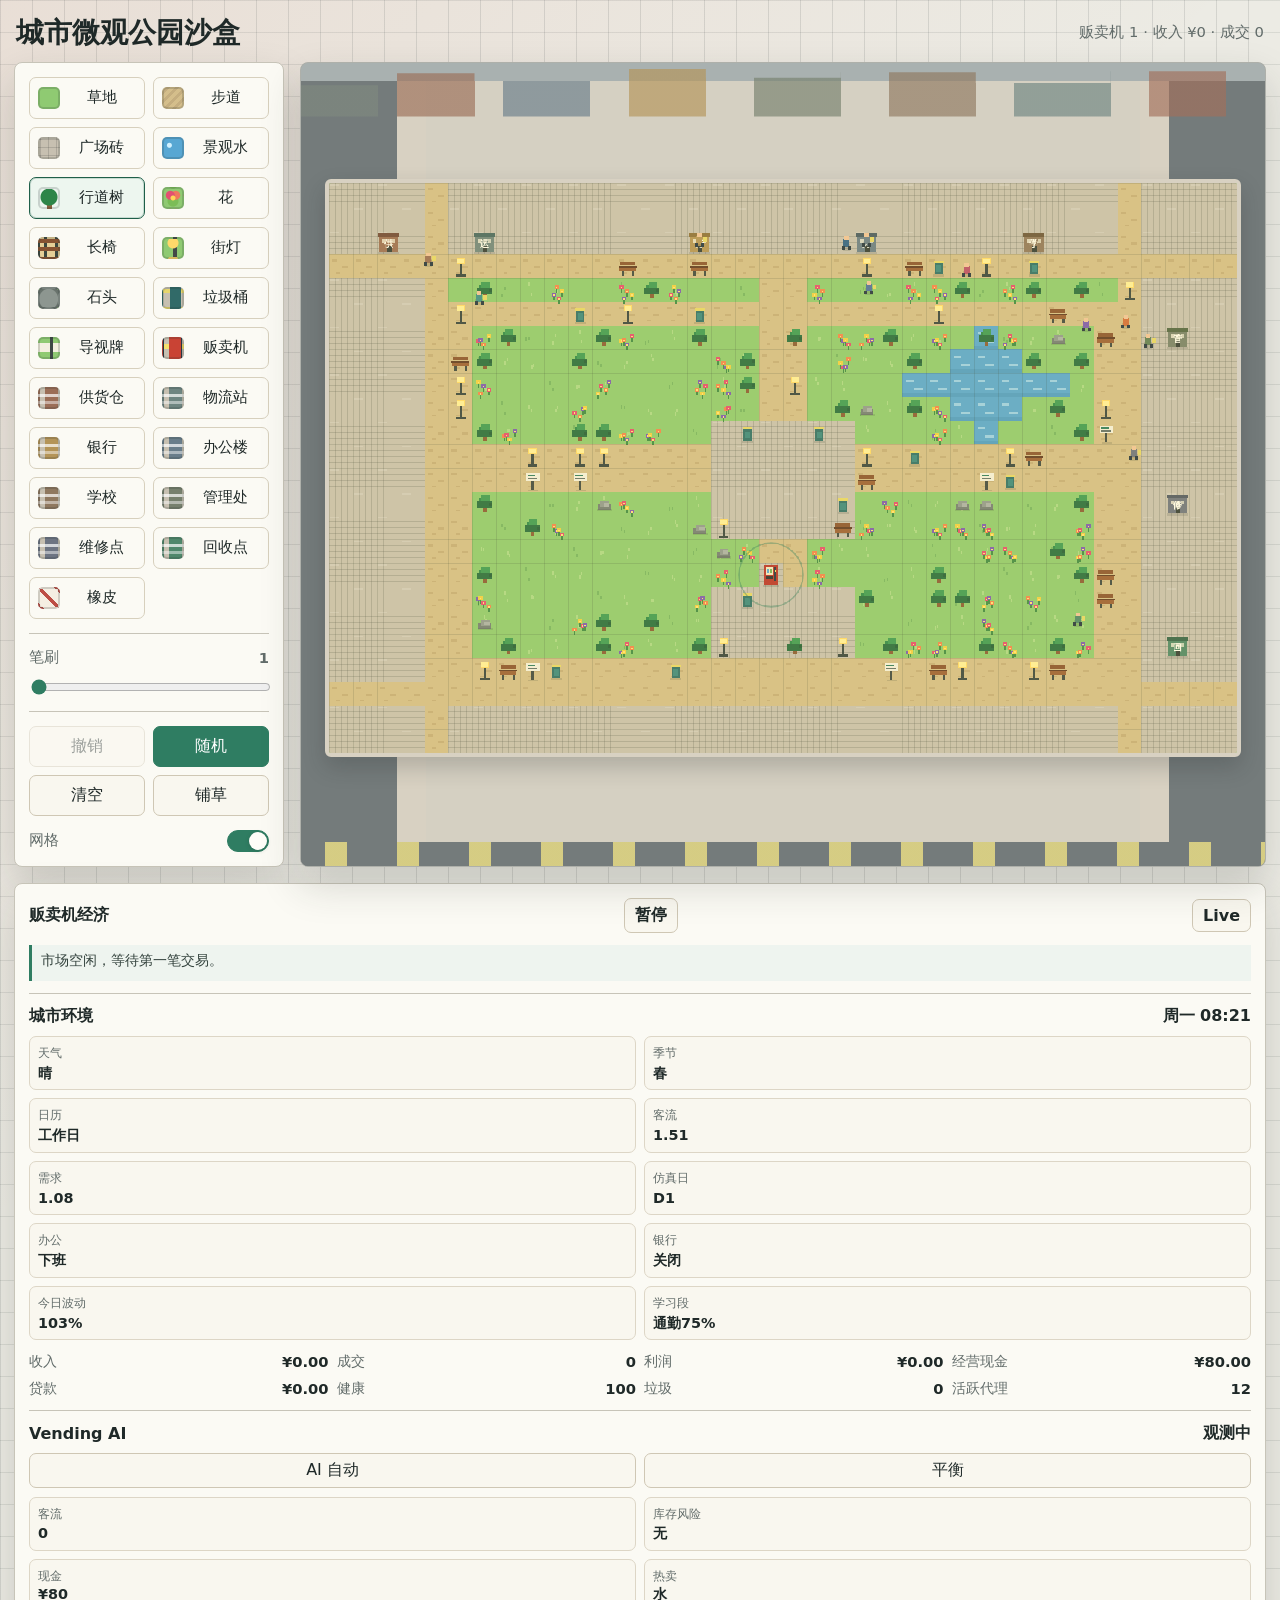
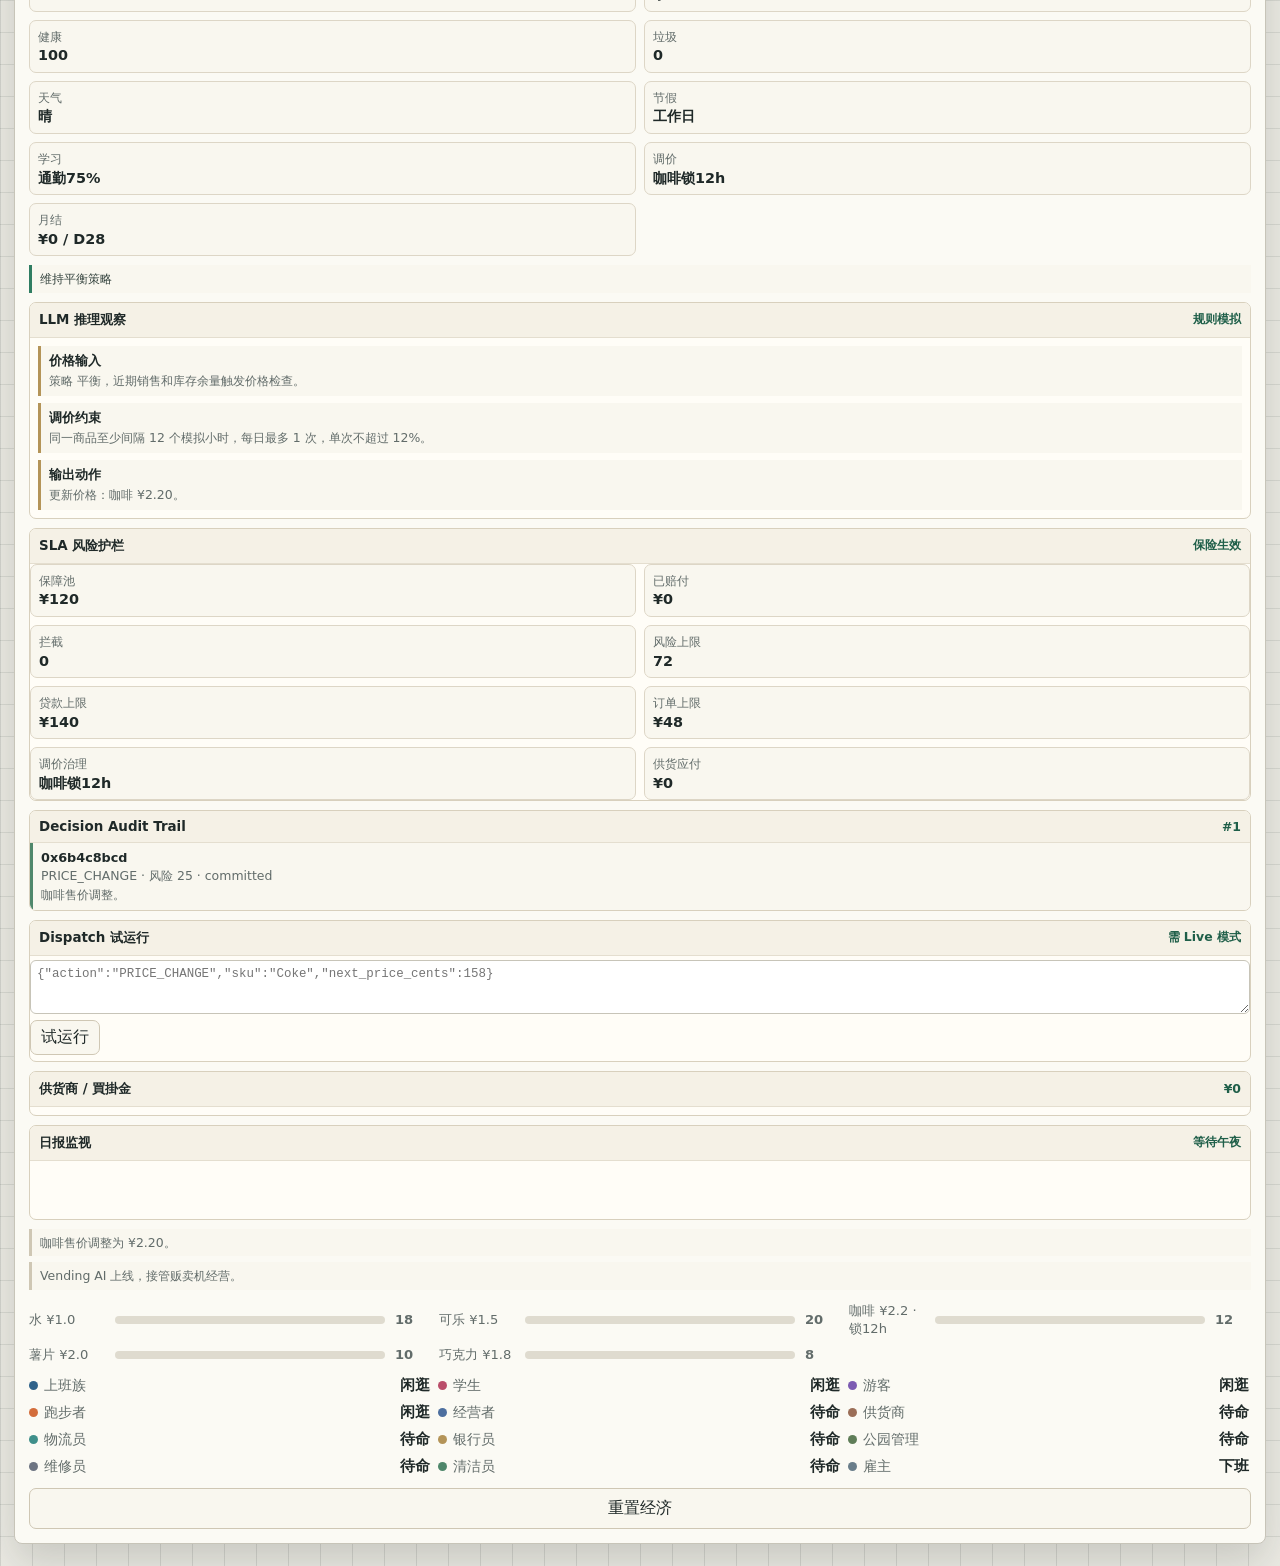
==== commit 84aba15f: "Auto-loan on supplier shortfall + dispatch dry-run endpoint (1) Auto-loan workflow — vending/auto_lo" ====
--- a/index.html
+++ b/index.html
@@ -970,6 +970,20 @@
               </div>
               <div class="audit-list" id="auditTrailList"></div>
             </div>
+            <div class="reasoning-window" aria-label="LLM dispatch 试运行">
+              <div class="reasoning-head">
+                <span>Dispatch 试运行</span>
+                <strong id="dispatchStatus">需 Live 模式</strong>
+              </div>
+              <textarea id="dispatchInput" placeholder='{"action":"PRICE_CHANGE","sku":"Coke","next_price_cents":158}'
+                        style="width:100%;min-height:54px;font-family:ui-monospace,Menlo,monospace;font-size:0.78rem;
+                               border:1px solid var(--line);border-radius:6px;padding:6px;margin-top:4px;resize:vertical;"></textarea>
+              <div style="display:flex;gap:6px;margin-top:6px;">
+                <button class="action mini" id="dispatchRunButton" type="button">试运行</button>
+                <span id="dispatchSummary" style="font-size:0.82rem;color:var(--muted);align-self:center;flex:1;"></span>
+              </div>
+              <div id="dispatchDetails" style="font-size:0.78rem;margin-top:6px;color:var(--muted);"></div>
+            </div>
             <div class="reasoning-window" aria-label="供货商账款">
               <div class="reasoning-head">
                 <span>供货商 / 買掛金</span>
@@ -1047,6 +1061,11 @@
     const dailyKpiChips        = document.querySelector("#dailyKpiChips");
     const dailyProfitSparkline = document.querySelector("#dailyProfitSparkline");
     const driftBanner          = document.querySelector("#driftBanner");
+    const dispatchInput        = document.querySelector("#dispatchInput");
+    const dispatchRunButton    = document.querySelector("#dispatchRunButton");
+    const dispatchStatus       = document.querySelector("#dispatchStatus");
+    const dispatchSummary      = document.querySelector("#dispatchSummary");
+    const dispatchDetails      = document.querySelector("#dispatchDetails");
     const liveModeToggle = document.querySelector("#liveModeToggle");
     const liveConfig     = document.querySelector("#liveConfig");
     const liveSimInput   = document.querySelector("#liveSimInput");
@@ -3660,6 +3679,41 @@
       // If a sim was previously selected, surface the toggle hint without auto-enabling.
       liveStatus.textContent = `上次 sim：${liveSimCode}（点 Live 启动）`;
     }
+
+    async function runDispatchDryRun() {
+      if (!liveSimCode) {
+        dispatchStatus.textContent = "请先在 Live 配置里填 sim_code";
+        return;
+      }
+      const text = (dispatchInput.value || "").trim();
+      if (!text) {
+        dispatchStatus.textContent = "请输入 LLM JSON / 文本";
+        return;
+      }
+      dispatchStatus.textContent = "请求中…";
+      try {
+        const resp = await fetch(`${liveApiBase}/api/vending/dispatch/${encodeURIComponent(liveSimCode)}/`, {
+          method:  "POST",
+          headers: {"content-type": "application/json"},
+          body:    JSON.stringify({text: text}),
+        });
+        if (!resp.ok) {
+          dispatchStatus.textContent = `HTTP ${resp.status}`;
+          return;
+        }
+        const out = await resp.json();
+        dispatchStatus.textContent = out.dry_run ? "dry-run" : "applied";
+        dispatchSummary.textContent = out.summary || "";
+        const reasons = (out.assessment?.reasons || []).concat(out.governance_reasons || []);
+        dispatchDetails.innerHTML = reasons.length
+          ? `<strong>原因</strong>：${reasons.map((r) => `<span style="display:inline-block;background:rgba(196,77,49,0.10);
+                color:#8a3a24;padding:2px 6px;border-radius:99px;margin:2px 4px 0 0;">${r}</span>`).join("")}`
+          : `<span style="color:var(--accent);">通过；解析 ${JSON.stringify(out.parsed?.action || "—")}</span>`;
+      } catch (err) {
+        dispatchStatus.textContent = `错误：${err.message || err}`;
+      }
+    }
+    dispatchRunButton.addEventListener("click", runDispatchDryRun);
     aiToggleButton.addEventListener("click", () => {
       vendingAgent.enabled = !vendingAgent.enabled;
       vendingAgent.state = vendingAgent.enabled ? "观测中" : "人工监控";
